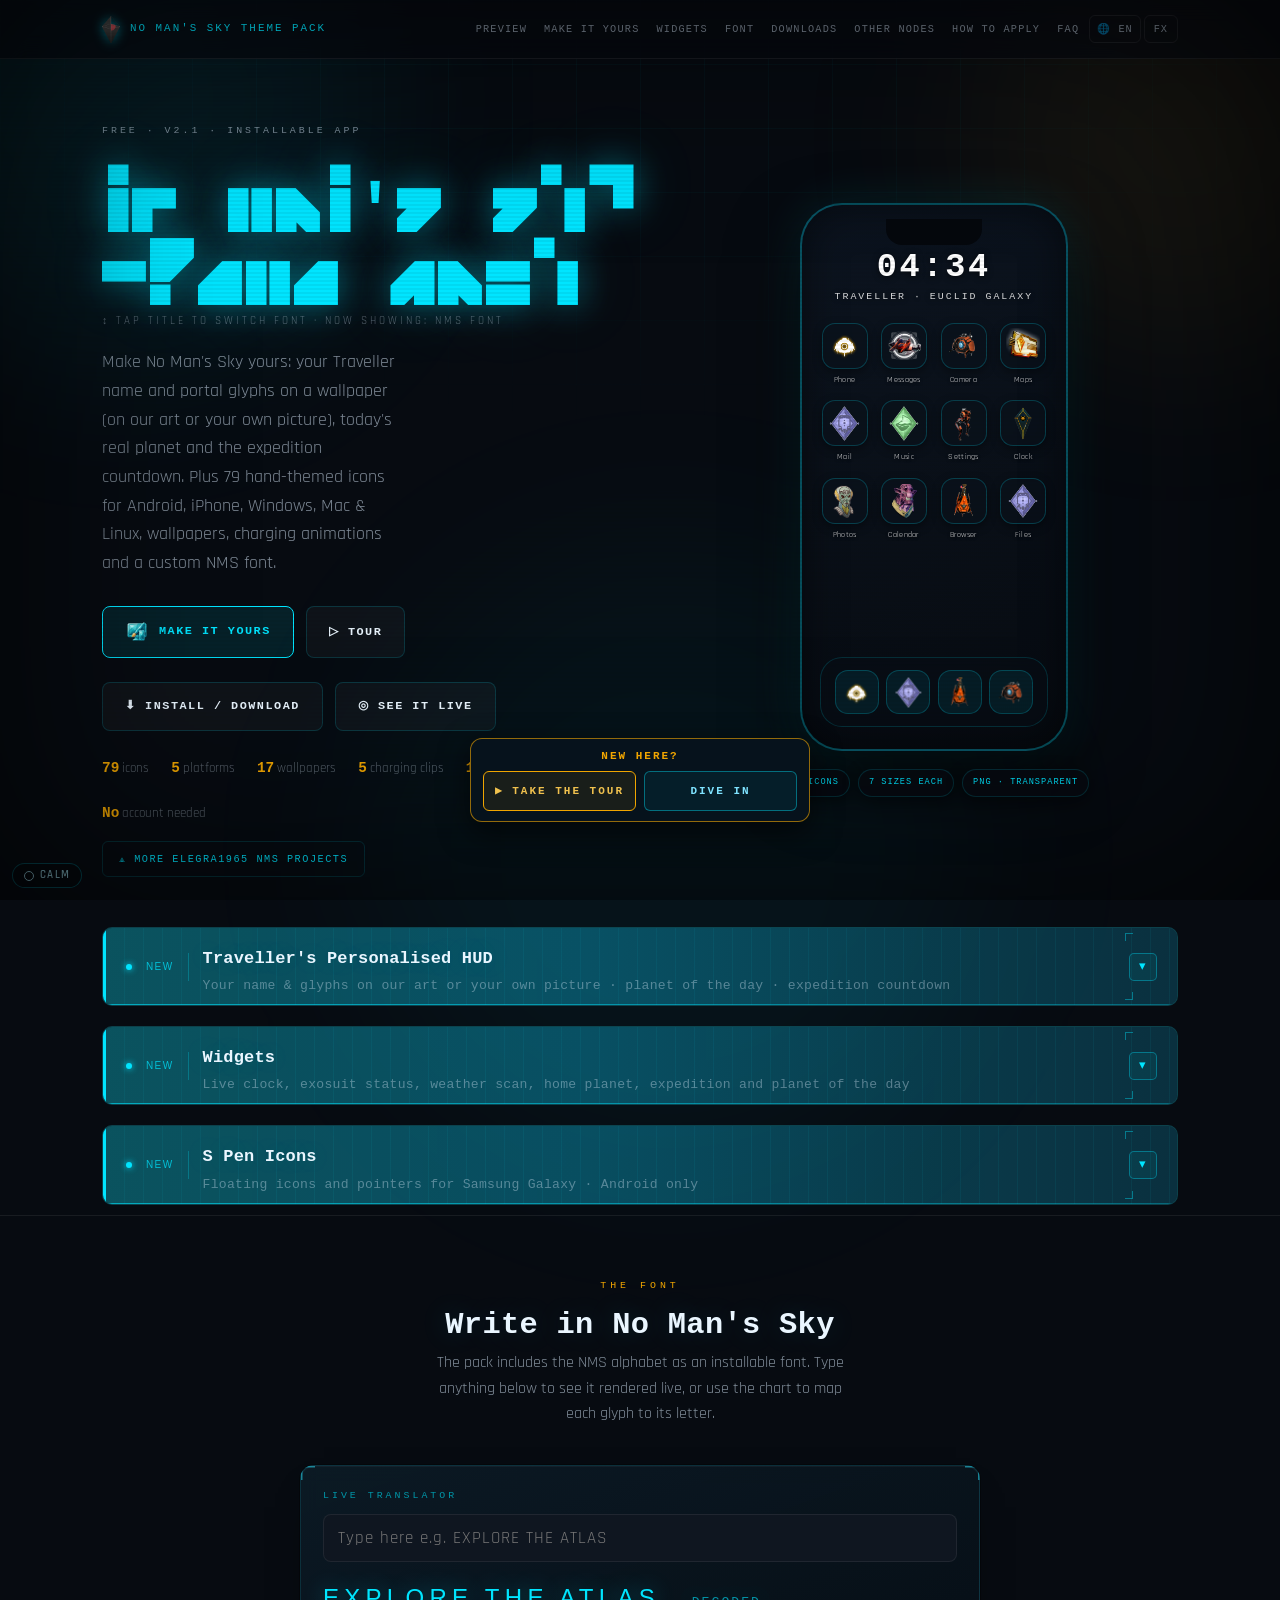
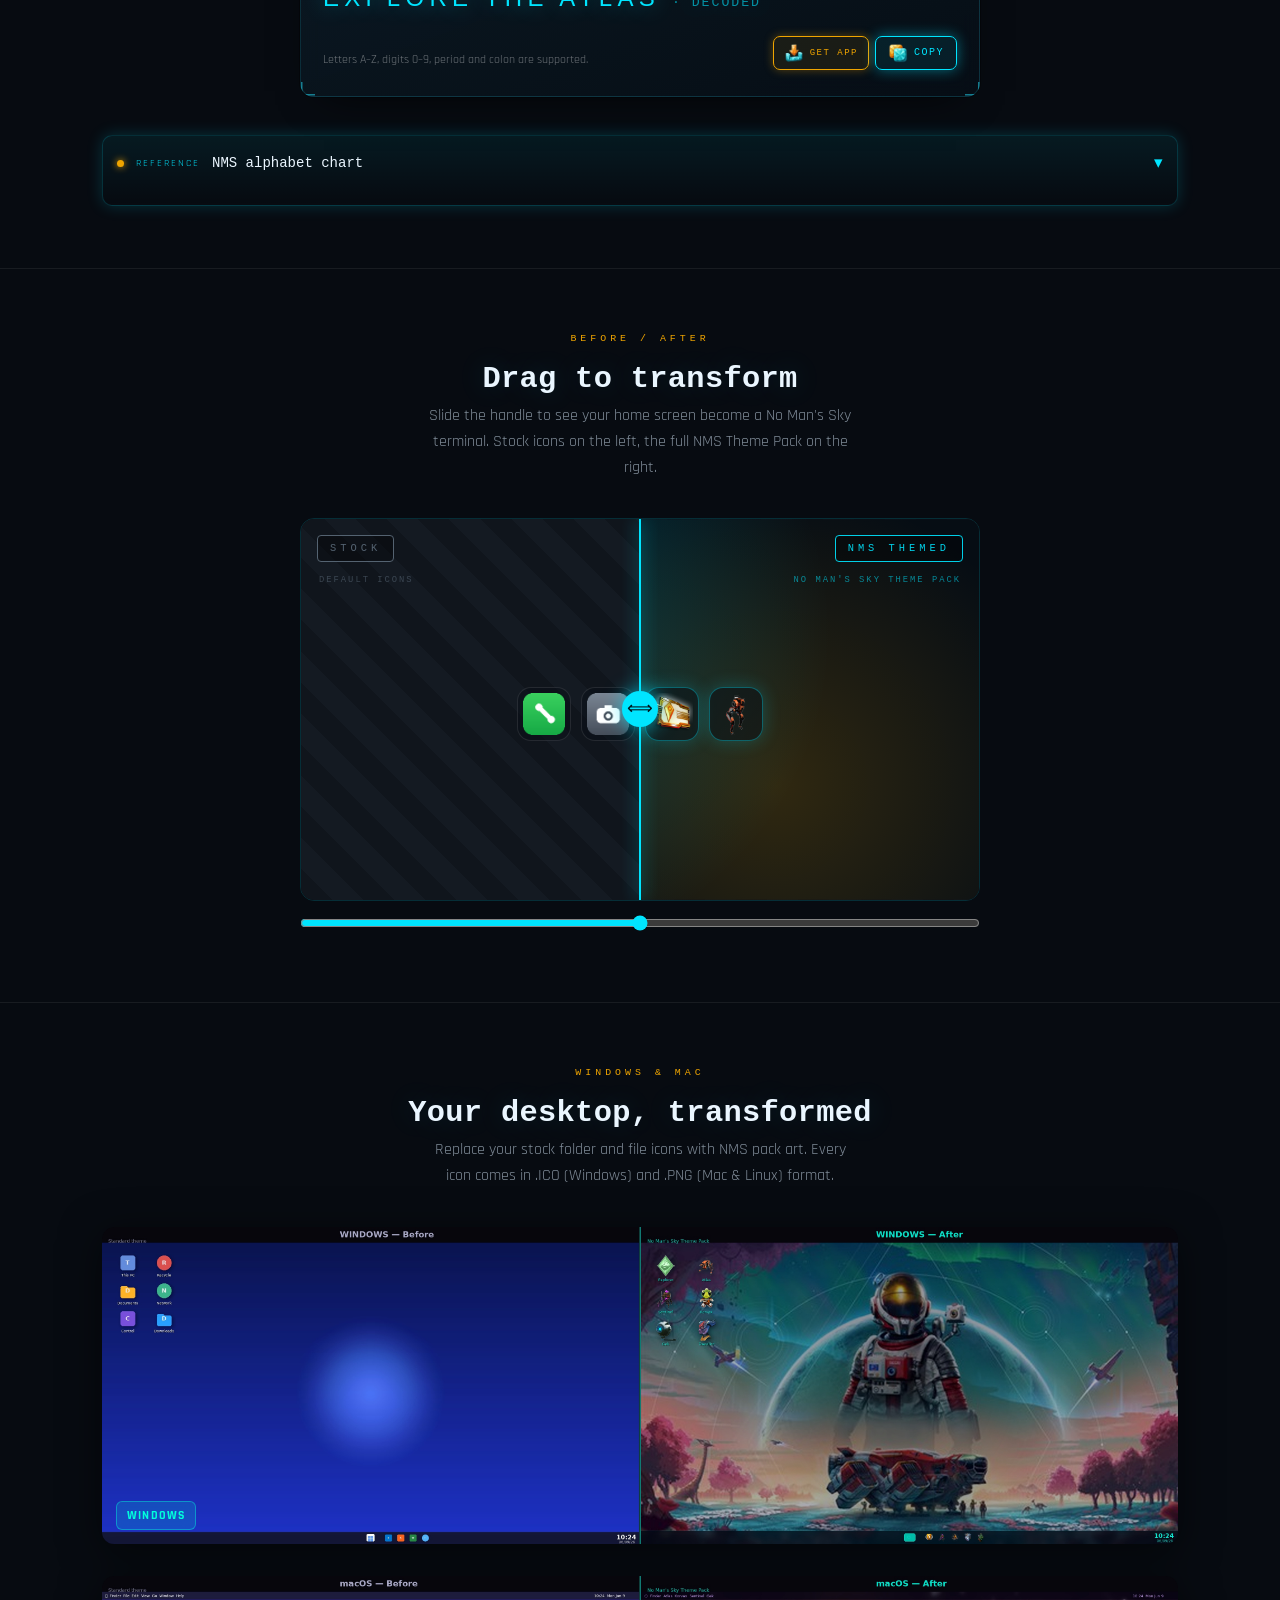
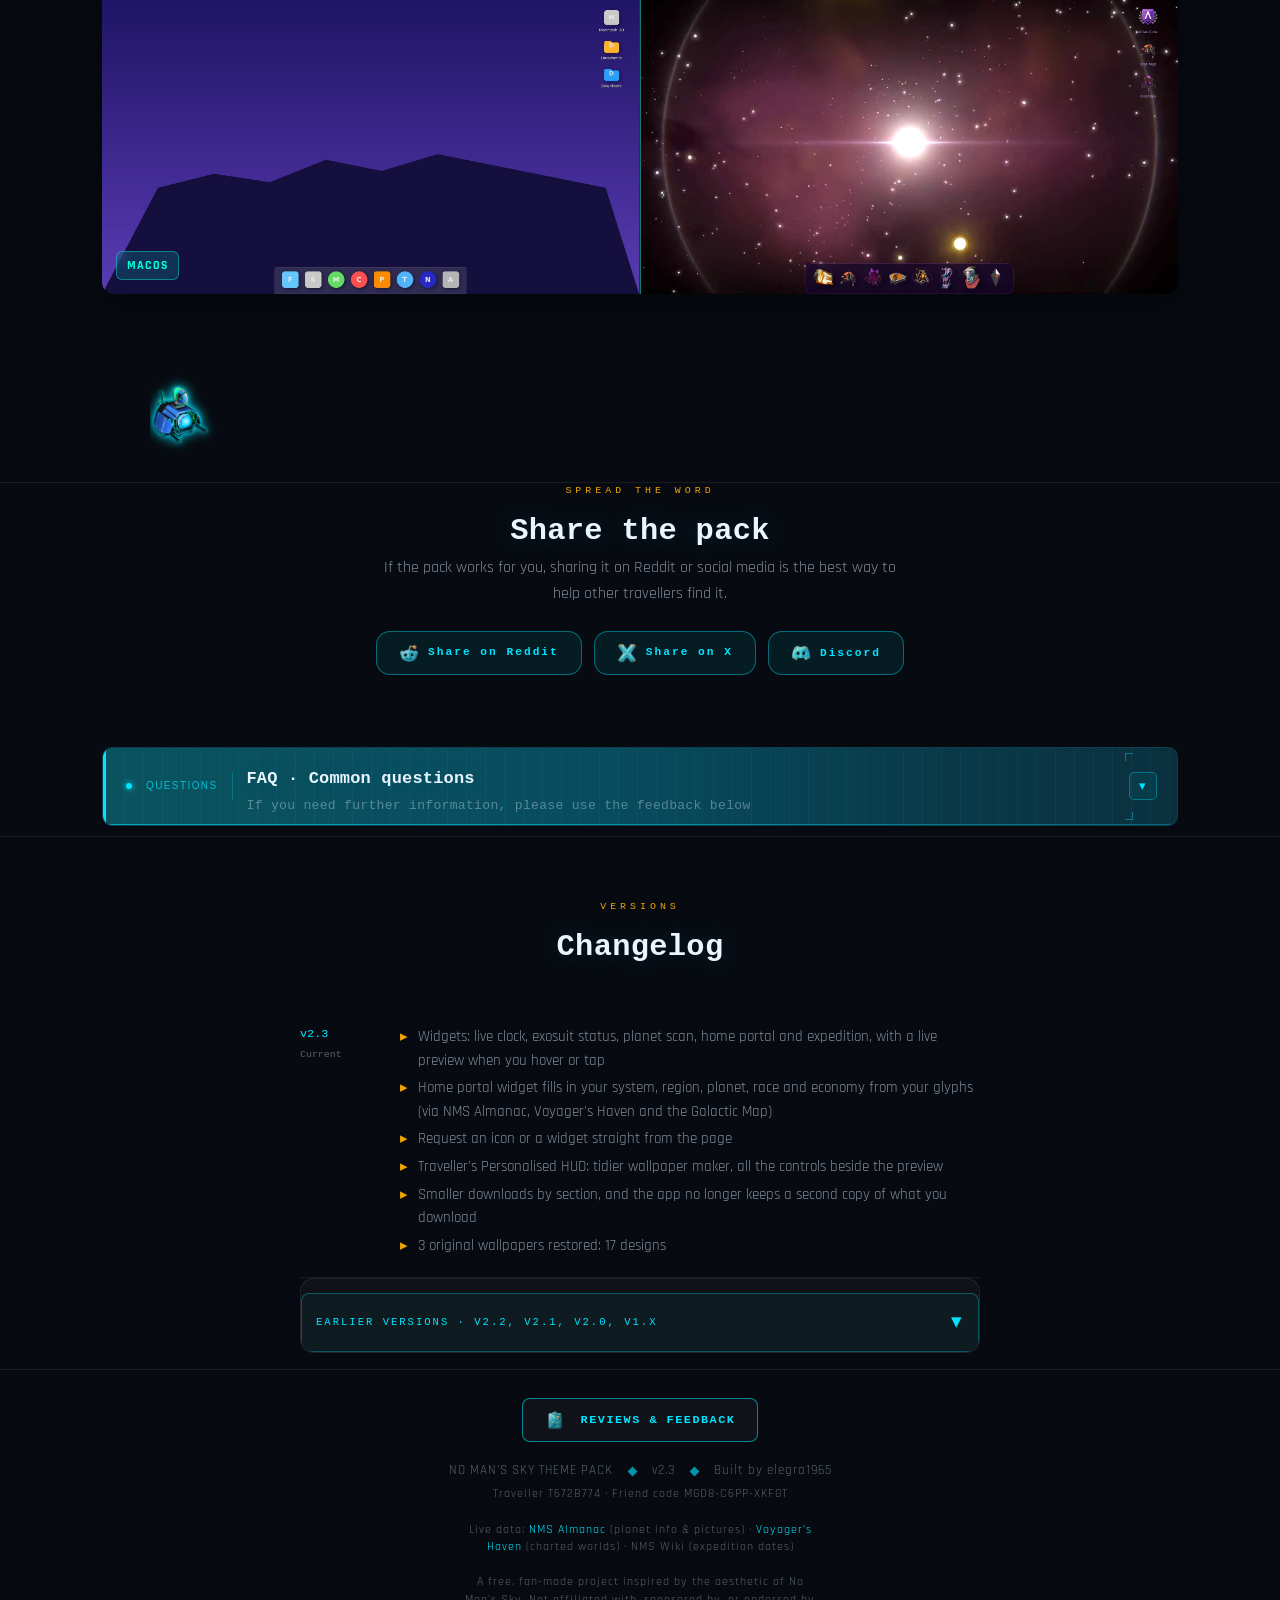
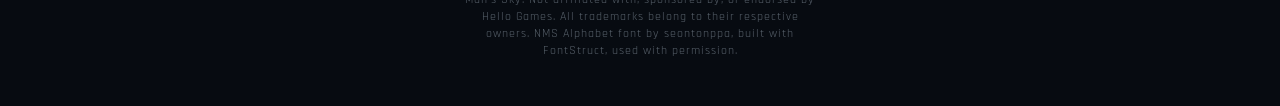
==== index.html @ 42b9976c "Theme Pack: Sister projects renamed Other Nodes with crystal icon, 7 language packs (quiet, no sw bu" ====
<!DOCTYPE html>
<html lang="en">
<head>
<meta charset="UTF-8">
<script>/* the old *.netlify.app address is retired: one family domain so the Traveller ID cookie reaches every app */if(/\.netlify\.app$/.test(location.hostname))location.replace("https://theme.nomansskyhub.app"+location.pathname+location.search+location.hash);</script>
<script>/* visitor stats: GoatCounter (free, no cookies), same dashboard as the Hub; pages are recorded as host/path */(function(){if(!/(^|\.)nomansskyhub\.app$/.test(location.hostname))return;window.goatcounter={path:function(p){return location.host+p}};var s=document.createElement("script");s.async=true;s.src="https://gc.zgo.at/count.js";s.setAttribute("data-goatcounter","https://nomansskyhub.goatcounter.com/count");document.head.appendChild(s);})();</script>
<meta name="viewport" content="width=device-width, initial-scale=1.0, viewport-fit=cover">
<title>No Man's Sky Theme Pack, 79 Icons, Wallpapers &amp; NMS Font</title>
<script src="/calm.js?v=3"></script>
<script src="/lang.js?v=6"></script>
<script src="/nms-update.js?v=20261112" defer></script>
<meta name="robots" content="max-image-preview:large">
<meta name="description" content="79 free No Man's Sky icons for Android, iPhone, Windows, Mac &amp; Linux, plus wallpapers, charging animations and a custom NMS font. Installs as an app.">
<meta name="theme-color" content="#070b11">
<link rel="canonical" href="https://theme.nomansskyhub.app/">
<link rel="icon" type="image/x-icon" href="favicon.ico">
<link rel="shortcut icon" type="image/x-icon" href="favicon.ico">

<!-- Open Graph / social card -->
<meta property="og:type" content="website">
<meta property="og:site_name" content="No Man's Sky Theme Pack">
<meta property="og:title" content="No Man's Sky Theme Pack. Free Sci-Fi Customization Suite">
<meta property="og:description" content="79 hand-themed No Man's Sky icons for Android, iPhone, Windows, Mac &amp; Linux, plus wallpapers, charging animations and a custom NMS font. Free.">
<meta property="og:url" content="https://theme.nomansskyhub.app/">
<meta property="og:image" content="https://theme.nomansskyhub.app/screenshots/og-card.jpg">
<meta property="og:image:width" content="1200">
<meta property="og:image:height" content="630">
<meta property="og:image:alt" content="No Man's Sky Theme Pack: icons, wallpapers and NMS font">
<meta name="twitter:card" content="summary_large_image">
<meta name="twitter:title" content="No Man's Sky Theme Pack. Free Sci-Fi Customization Suite">
<meta name="twitter:description" content="79 hand-themed No Man's Sky icons for Android, iPhone, Windows, Mac &amp; Linux, plus wallpapers, charging animations and a custom NMS font. Free.">
<meta name="twitter:image" content="https://theme.nomansskyhub.app/screenshots/og-card.jpg">
<script type="application/ld+json">
{
  "@context": "https://schema.org",
  "@type": "WebApplication",
  "name": "No Man's Sky Theme Pack",
  "url": "https://theme.nomansskyhub.app/",
  "description": "Free No Man's Sky-inspired customization pack: 79 hand-themed icons for Android, iPhone, Windows, Mac and Linux, plus wallpapers, charging animations, widgets, an expedition countdown and a custom NMS font.",
  "applicationCategory": "DesignApplication",
  "operatingSystem": "Android, iOS, Windows, macOS, Linux",
  "image": "https://theme.nomansskyhub.app/pwa/icon-512.png",
  "offers": { "@type": "Offer", "price": "0", "priceCurrency": "GBP" },
  "isAccessibleForFree": true,
  "author": { "@type": "Person", "name": "elegra1965" },
  "isPartOf": { "@type": "WebSite", "name": "No Man's Sky Hub", "url": "https://nomansskyhub.app/" }
}
</script>

<script type="application/ld+json">
{
 "@context": "https://schema.org",
 "@type": "FAQPage",
 "mainEntity": [
  {
   "@type": "Question",
   "name": "Is it really free?",
   "acceptedAnswer": {
    "@type": "Answer",
    "text": "Yes, every icon, wallpaper, animation and the font are free to download and use. No account, no paywall."
   }
  },
  {
   "@type": "Question",
   "name": "Do I need a special launcher?",
   "acceptedAnswer": {
    "@type": "Answer",
    "text": "On Android, a custom launcher (Nova, Niagara or Lawnchair) makes applying icons easiest. On iPhone you can use the built-in Shortcuts app, no extra app needed."
   }
  },
  {
   "@type": "Question",
   "name": "Will it work on iPhone?",
   "acceptedAnswer": {
    "@type": "Answer",
    "text": "Yes. iOS applies custom icons through Shortcuts. One Apple quirk: tapping a themed icon flashes the Shortcuts app for a moment before opening, that can't be bypassed."
   }
  },
  {
   "@type": "Question",
   "name": "What's the \"install app\" button?",
   "acceptedAnswer": {
    "@type": "Answer",
    "text": "This site is a PWA, so you can add it to your home screen and open it like a native app, it then works offline. On Android you'll get an install prompt; on iPhone use Share → Add to Home Screen."
   }
  },
  {
   "@type": "Question",
   "name": "Found a bug or have an idea?",
   "acceptedAnswer": {
    "@type": "Answer",
    "text": "Leave a review, report a bug or ask for something new. elegra1965 reads every message."
   }
  },
  {
   "@type": "Question",
   "name": "Can I apply all the icons in one tap?",
   "acceptedAnswer": {
    "@type": "Answer",
    "text": "No. The icons are image files, not an installable icon-pack app, so each one is set separately: on Android through your launcher (Nova, Niagara or Lawnchair), on iPhone through Shortcuts. Do your most-used apps first and add more whenever you like."
   }
  },
  {
   "@type": "Question",
   "name": "I'm on a Samsung Galaxy. Will it work?",
   "acceptedAnswer": {
    "@type": "Answer",
    "text": "Samsung's own home screen can't use image files as an icon pack. Install a free launcher such as Nova, Niagara or Lawnchair, then set each icon as described in the Android steps above. Good Lock's Theme Park applies installed icon-pack apps, which this pack is not."
   }
  },
  {
   "@type": "Question",
   "name": "An icon looks blurry. What do I do?",
   "acceptedAnswer": {
    "@type": "Answer",
    "text": "Use a bigger size. Every icon comes in several sizes: 128 or 256 px suits most Android screens, 256 or 512 px suits iPhone shortcuts and Mac. The size parts are listed in the downloads."
   }
  },
  {
   "@type": "Question",
   "name": "My Android icons went back to normal after a restart.",
   "acceptedAnswer": {
    "@type": "Answer",
    "text": "Some phones close launcher apps in the background to save battery. In your phone's battery settings, set your launcher to unrestricted or \"don't optimise\" and the icons will stay."
   }
  },
  {
   "@type": "Question",
   "name": "Windows still shows the old icon after I changed it.",
   "acceptedAnswer": {
    "@type": "Answer",
    "text": "Windows keeps a copy of icons it has already shown. Restart File Explorer (or sign out and back in) and the new icon appears."
   }
  },
  {
   "@type": "Question",
   "name": "Is this an official No Man's Sky product?",
   "acceptedAnswer": {
    "@type": "Answer",
    "text": "No. It's a free fan-made project inspired by the game's aesthetic and is not affiliated with or endorsed by Hello Games."
   }
  }
 ]
}
</script>

<!-- PWA -->
<link rel="manifest" href="manifest.json">
<meta name="apple-mobile-web-app-capable" content="yes">
<meta name="apple-mobile-web-app-status-bar-style" content="black-translucent">
<meta name="apple-mobile-web-app-title" content="NMS Icons">
<link rel="apple-touch-icon" href="pwa/icon-192.png">
<link rel="apple-touch-icon" sizes="152x152" href="pwa/icon-152.png">
<link rel="apple-touch-icon" sizes="144x144" href="pwa/icon-144.png">

<link rel="preconnect" href="https://fonts.googleapis.com">
<link rel="preconnect" href="https://fonts.gstatic.com" crossorigin>
<link href="https://fonts.googleapis.com/css2?family=Orbitron:wght@400;600;700;900&family=Rajdhani:wght@300;400;500;600;700&display=swap" rel="stylesheet">

<style>
.ci,.nms-fb-ico,.fb-ico{filter:saturate(.8) brightness(.88)}

  @font-face {
    font-family: 'NMSAlphabet';
    src: url('[data-uri]') format('truetype');
    font-weight: normal; font-style: normal; font-display: swap;
  }

  :root {
    --gold:#f0a500; --gold-dim:#a06800;
    --cyan:#00e5ff; --cyan-dim:#0096a8;
    --bg:#070b11; --bg2:#0b1119; --bg3:#0f1620;
    --panel:rgba(255,255,255,0.035);
    --panel-2:rgba(0,229,255,0.05);
    --border:rgba(0,229,255,0.16);
    --border-soft:rgba(255,255,255,0.07);
    --text:#cfe0f0; --text-dim:rgba(207,224,240,0.6);
    --text-faint:rgba(207,224,240,0.4);
    --white:#eaf6ff;
    --maxw:1120px;
    --radius:14px;
    --r-sm:8px;
  }

  *,*::before,*::after{box-sizing:border-box;margin:0;padding:0;}
  html{scroll-behavior:smooth;-webkit-text-size-adjust:100%;}
  body{
    background:var(--bg); color:var(--text);
    font-family:'Rajdhani',sans-serif; font-size:17px; line-height:1.6;
    overflow-x:hidden; -webkit-font-smoothing:antialiased;
  }
  a{color:inherit;}
  img{max-width:100%;display:block;}

  /* Background atmosphere */
  .bg-layer{position:fixed;inset:0;z-index:0;pointer-events:none;}
  .grid-bg{
    position:fixed;inset:0;z-index:0;pointer-events:none;
    background-image:
      linear-gradient(rgba(0,229,255,0.035) 1px,transparent 1px),
      linear-gradient(90deg,rgba(0,229,255,0.035) 1px,transparent 1px);
    background-size:64px 64px;
    mask-image:radial-gradient(ellipse 80% 60% at 50% 0%,#000 30%,transparent 80%);
    -webkit-mask-image:radial-gradient(ellipse 80% 60% at 50% 0%,#000 30%,transparent 80%);
    animation:gridMove 22s linear infinite;
  }
  @keyframes gridMove{to{background-position:64px 64px;}}
  .orb{position:fixed;border-radius:50%;filter:blur(90px);pointer-events:none;z-index:0;}
  .orb-a{width:520px;height:520px;top:-160px;left:-140px;background:rgba(0,229,255,0.07);}
  .orb-b{width:440px;height:440px;top:-80px;right:-120px;background:rgba(240,165,0,0.06);}
  .orb-c{width:620px;height:620px;bottom:-260px;left:28%;background:rgba(0,229,255,0.04);}
  .scanlines{
    position:fixed;inset:0;z-index:9998;pointer-events:none;
    background:repeating-linear-gradient(0deg,transparent,transparent 2px,rgba(0,0,0,0.05) 2px,rgba(0,0,0,0.05) 4px);
    mix-blend-mode:multiply;
  }
  .vignette{position:fixed;inset:0;z-index:9997;pointer-events:none;
    box-shadow:inset 0 0 220px rgba(0,0,0,0.7);}
  body.no-fx .grid-bg,body.no-fx .scanlines{animation:none;display:none;}
  body.no-fx .orb{display:none;}

  .wrap{position:relative;z-index:1;max-width:var(--maxw);margin:0 auto;padding:0 22px;}

  /* Top nav */
  .nav{
    position:sticky;top:0;z-index:50;
    backdrop-filter:blur(12px);-webkit-backdrop-filter:blur(12px);
    background:rgba(7,11,17,0.72);
    border-bottom:1px solid var(--border-soft);
  }
  .nav-inner{display:flex;align-items:center;gap:14px;height:58px;}
  .brand{display:flex;align-items:center;gap:10px;font-family:'Orbitron',monospace;
    font-size:.72rem;letter-spacing:3px;color:var(--cyan);text-transform:uppercase;text-decoration:none;}
  .brand img{width:18px;height:27px;object-fit:contain;filter:drop-shadow(0 0 6px rgba(0,229,255,.6));}
  .nav-links{margin-left:auto;display:flex;gap:6px;align-items:center;}
  .nav-links a{font-family:'Orbitron',monospace;font-size:.64rem;letter-spacing:2px;
    text-transform:uppercase;color:var(--text-dim);text-decoration:none;padding:8px 10px;border-radius:6px;transition:.2s;}
  .nav-links a:hover{color:var(--white);background:var(--panel-2);}
  .nav-links a.on{color:var(--cyan);background:var(--panel-2);box-shadow:inset 0 -2px 0 var(--cyan);}
  .nav-cta{color:#001016 !important;background:linear-gradient(135deg,var(--cyan),#0090ff);
    font-weight:700;box-shadow:0 0 18px rgba(0,229,255,.3);}
  .fxbtn{background:none;border:1px solid var(--border-soft);color:var(--text-dim);
    border-radius:6px;padding:7px 9px;font-size:.64rem;letter-spacing:1px;cursor:pointer;font-family:'Orbitron',monospace;}
  .langbtn{white-space:nowrap;padding-left:7px;padding-right:7px}
  @media(max-width:680px){.nav-links a:not(.nav-cta){display:none;}}

  /* SISTER PROJECTS */
  .sister-link-btn{display:inline-block;margin-top:16px;background:none;border:1px solid var(--border);
    color:var(--cyan);font-family:'Orbitron',monospace;font-size:.64rem;letter-spacing:1.5px;
    padding:9px 16px;border-radius:6px;cursor:pointer;text-transform:uppercase;text-decoration:none;
    transition:.2s;}
  .sister-link-btn:hover{background:var(--panel-2);box-shadow:0 0 14px rgba(0,229,255,.2);}

  /* HERO */
  .hero{position:relative;padding:64px 0 40px;}
  .hero-grid{display:grid;grid-template-columns:1.05fr .95fr;gap:48px;align-items:center;}
  @media(max-width:880px){.hero-grid{grid-template-columns:1fr;gap:36px;text-align:center;}}

  .eyebrow{display:block;font-family:'Orbitron',monospace;font-size:.62rem;letter-spacing:3px;text-transform:uppercase;color:var(--text-dim);margin-bottom:22px;}
  .eyebrow .dot{display:none;}
  @keyframes blink{0%,100%{opacity:1;}50%{opacity:.3;}}

  h1{
    font-family:'NMSAlphabet','Orbitron',monospace;
    font-size:clamp(2.3rem,6.4vw,4.4rem);line-height:1.04;font-weight:900;letter-spacing:1px;
    color:var(--cyan);margin-bottom:6px;cursor:pointer;
    text-shadow:0 0 34px rgba(0,229,255,.4),0 0 70px rgba(0,229,255,.18);
    transition:color .4s ease;
  }
  h1.readable{font-family:'Orbitron',monospace;letter-spacing:-1px;color:var(--white);}
  .h1-sub{font-family:'Rajdhani';font-size:.66rem;letter-spacing:3px;color:var(--text-faint);
    text-transform:uppercase;margin-bottom:18px;display:block;}
  .lede{font-size:1.12rem;color:var(--text-dim);max-width:34ch;margin:0 0 28px;}
  @media(max-width:880px){.lede{margin-left:auto;margin-right:auto;}}

  .cta-row{display:flex;gap:12px;flex-wrap:wrap;margin-bottom:26px;}
  .cta-row .cta-break{flex-basis:100%;height:0;margin:-4px 0}
  @media(max-width:880px){.cta-row{justify-content:center;}}
  .btn{display:inline-flex;align-items:center;gap:10px;padding:14px 22px;border-radius:var(--r-sm);
    font-family:'Orbitron',monospace;font-size:.74rem;letter-spacing:1.5px;text-transform:uppercase;
    font-weight:700;text-decoration:none;cursor:pointer;border:1px solid transparent;transition:.22s;}
  .btn-primary{background:rgba(0,229,255,.1);border-color:var(--cyan);color:var(--cyan);}
  .btn-primary:hover{background:rgba(0,229,255,.2);}
  #heroMake::before{content:"";width:24px;height:22px;flex-shrink:0;background:url(assets/crystal/ci-customise.webp?v=20261112) center/contain no-repeat;}
  .btn-ghost{background:var(--panel);border-color:var(--border);color:var(--white);}
  .btn-ghost:hover{border-color:var(--cyan);background:var(--panel-2);transform:translateY(-2px);}
  .btn-ghost.on{border-color:rgba(0,255,136,.5);color:#00ff88;}

  .trust{display:flex;gap:22px;flex-wrap:wrap;font-size:.82rem;color:var(--text-faint);}
  @media(max-width:880px){.trust{justify-content:center;}}
  .trust b{color:var(--gold);font-family:'Orbitron',monospace;font-size:.9rem;}

  /* Phone mock */
  .phone-stage{display:flex;justify-content:center;position:relative;}
  .phone{
    width:268px;height:548px;border-radius:42px;position:relative;overflow:hidden;flex-shrink:0;
    background:linear-gradient(160deg,#0c1420,#070b11);
    border:2px solid rgba(0,229,255,.3);
    box-shadow:0 30px 70px rgba(0,0,0,.6),inset 0 0 40px rgba(0,0,0,.5),0 0 50px rgba(0,229,255,.12);
    animation:float 5s ease-in-out infinite;
  }
  body.no-fx .phone{animation:none;}
  @keyframes float{0%,100%{transform:translateY(0);}50%{transform:translateY(-12px);}}
  .phone::before{content:'';position:absolute;top:14px;left:50%;transform:translateX(-50%);
    width:96px;height:26px;background:#05080d;border-radius:0 0 16px 16px;z-index:5;}
  .phone-screen{position:absolute;inset:0;padding:46px 18px 22px;display:flex;flex-direction:column;
    background-size:cover;background-position:center;transition:background .5s ease;}
  .phone-clock{text-align:center;color:#fff;font-family:'Orbitron',monospace;margin-bottom:18px;text-shadow:0 1px 6px rgba(0,0,0,.6);}
  .phone-clock .t{font-size:2.1rem;font-weight:700;line-height:1;}
  .phone-clock .d{font-size:.62rem;letter-spacing:2px;opacity:.85;margin-top:4px;text-transform:uppercase;}
  .app-grid{display:grid;grid-template-columns:repeat(4,1fr);gap:14px 10px;}
  .app{display:flex;flex-direction:column;align-items:center;gap:5px;}
  .app .ico{width:46px;height:46px;border-radius:13px;display:flex;align-items:center;justify-content:center;
    background:rgba(10,18,28,.62);border:1px solid rgba(0,229,255,.22);overflow:hidden;
    box-shadow:0 3px 10px rgba(0,0,0,.4);backdrop-filter:blur(2px);}
  .app .ico img{width:78%;height:78%;object-fit:contain;}
  .dock .ico img{width:74%;height:74%;object-fit:contain;}
  .app .lbl{font-size:.5rem;color:rgba(255,255,255,.85);letter-spacing:.3px;text-shadow:0 1px 3px rgba(0,0,0,.7);}
  .dock{margin-top:auto;display:flex;justify-content:space-around;padding:12px 10px;border-radius:22px;
    background:rgba(8,14,22,.5);border:1px solid rgba(0,229,255,.16);backdrop-filter:blur(6px);}
  .dock .ico{width:44px;height:44px;border-radius:13px;display:flex;align-items:center;justify-content:center;
    font-size:1.4rem;background:rgba(0,229,255,.08);border:1px solid rgba(0,229,255,.22);}
  .phone-pills{position:absolute;right:-10px;top:120px;display:flex;flex-direction:column;gap:8px;z-index:6;}
  .pill{font-family:'Orbitron',monospace;font-size:.54rem;letter-spacing:1px;padding:6px 10px;border-radius:100px;
    background:rgba(7,11,17,.9);border:1px solid var(--border);color:var(--cyan);white-space:nowrap;
    box-shadow:0 4px 16px rgba(0,0,0,.4);}
  @media(max-width:880px){.phone-pills{display:none;}}

  /* Section scaffolding */
  section{position:relative;z-index:1;}
  .sec{padding:62px 0;border-top:1px solid var(--border-soft);}
  .sec-head{text-align:center;margin-bottom:38px;}
  .sec-kicker{font-family:'Orbitron',monospace;font-size:.62rem;letter-spacing:4px;color:var(--gold);text-transform:uppercase;}
  .sec-title{font-family:'Orbitron',monospace;font-size:clamp(1.3rem,3vw,1.9rem);letter-spacing:1px;
    color:var(--white);margin-top:8px;}
  .sec-desc{color:var(--text-dim);max-width:54ch;margin:12px auto 0;font-size:1rem;}

  /* Feature cards */
  .features{display:grid;grid-template-columns:repeat(auto-fit,minmax(230px,1fr));gap:16px;}
  .feature{padding:24px;background:var(--panel);border:1px solid var(--border-soft);border-radius:var(--radius);
    transition:.22s;position:relative;overflow:hidden;}
  .feature:hover{border-color:var(--border);transform:translateY(-3px);background:var(--panel-2);}
  .feature .fi{font-size:1.7rem;margin-bottom:12px;display:block;}
  .feature h3{font-family:'Orbitron',monospace;font-size:.86rem;letter-spacing:1px;color:var(--white);margin-bottom:8px;}
  .feature p{font-size:.92rem;color:var(--text-dim);}


  /* Feature rows (flat panels, corner brackets, crystal icons) */
  .feat-list{display:grid;gap:10px;padding-top:16px;}
  .feat-row{position:relative;display:flex;gap:14px;align-items:center;padding:14px 14px 14px 12px;background:var(--panel);border:1px solid var(--border-soft);border-radius:4px;text-align:left;}
  .feat-row::before,.feat-row::after{content:"";position:absolute;width:10px;height:10px;border:2px solid var(--cyan);opacity:.7;}
  .feat-row::before{top:-1px;left:-1px;border-right:0;border-bottom:0;}
  .feat-row::after{bottom:-1px;right:-1px;border-left:0;border-top:0;}
  .feat-ic{flex:none;width:72px;height:56px;display:grid;place-items:center;position:relative;}
  .feat-ic img{max-width:100%;max-height:100%;object-fit:contain;}
  .feat-row h3{font-family:'Orbitron',monospace;font-size:.8rem;letter-spacing:1.5px;color:var(--white);margin:0 0 4px;}
  .feat-row p{font-size:.98rem;line-height:1.25;color:var(--text-dim);margin:0;padding:0;}
  .feat-new{margin-left:8px;font-size:.55rem;letter-spacing:2px;color:#42e88a;border:1px solid #42e88a;padding:2px 6px;vertical-align:2px;text-transform:uppercase;}
  .feat-more{display:none;}.feat-list.open .feat-more{display:flex;}
  .feat-toggle{margin-top:10px;width:100%;font-family:'Orbitron',monospace;font-size:.7rem;letter-spacing:2px;text-transform:uppercase;color:var(--cyan);background:none;border:1px solid rgba(0,229,255,.3);padding:12px;cursor:pointer;}
  .feat-hint{display:block;margin-top:6px;font-size:.85rem;color:var(--cyan);}
  .feat-hint a{color:var(--gold);text-decoration:none;border-bottom:1px solid rgba(240,165,0,.4);margin-left:6px;}
  .feat-hint a:hover{color:var(--white);}
  .feat-ic.dec-ic{cursor:pointer;}
  .feat-ic .fi-en{position:absolute;inset:0;display:none;place-items:center;font-family:'Orbitron',monospace;font-size:.8rem;letter-spacing:.1em;color:var(--gold);}
  .feat-ic.dec img{opacity:0;}.feat-ic.dec .fi-en{display:grid;animation:fglitch .3s steps(2) 2;}
  @keyframes fglitch{0%{transform:translate(0);}25%{transform:translate(-2px,1px);text-shadow:2px 0 var(--cyan),-2px 0 var(--gold);}50%{transform:translate(2px,-1px);}75%{transform:translate(-1px,0);text-shadow:-2px 0 var(--cyan),2px 0 var(--gold);}100%{transform:translate(0);text-shadow:none;}}

  /* Live preview + controls */
  .preview-bar{display:flex;flex-wrap:wrap;gap:10px;align-items:center;justify-content:center;margin-bottom:26px;}
  .ctrl{display:inline-flex;align-items:center;gap:8px;background:var(--panel);border:1px solid var(--border-soft);
    border-radius:100px;padding:7px 14px;font-size:.78rem;color:var(--text-dim);}
  .ctrl label{font-family:'Orbitron',monospace;font-size:.58rem;letter-spacing:1.5px;text-transform:uppercase;color:var(--text-faint);}
  .swatch{width:22px;height:22px;border-radius:50%;border:2px solid transparent;cursor:pointer;transition:.18s;}
  .swatch:hover{transform:scale(1.12);}
  .swatch.active{border-color:var(--cyan);box-shadow:0 0 10px rgba(0,229,255,.5);}
  input[type=range]{accent-color:var(--cyan);cursor:pointer;}

  .icon-showcase{display:grid;grid-template-columns:repeat(auto-fill,minmax(var(--tile,76px),1fr));gap:12px;
    padding:22px;border:1px solid var(--border-soft);border-radius:var(--radius);
    background:var(--showcase-bg,rgba(255,255,255,.02));transition:background .4s ease;}
  .icon-tile{aspect-ratio:1;background:rgba(8,14,22,.55);border:1px solid var(--border-soft);border-radius:12px;
    display:flex;align-items:center;justify-content:center;font-size:1.9rem;transition:.18s;
    animation:popIn .4s ease both;}
  .icon-tile img{width:78%;height:78%;object-fit:contain;filter:drop-shadow(0 2px 6px rgba(0,0,0,.5));}
  .icon-tile:hover{border-color:var(--cyan);transform:scale(1.1);background:var(--panel-2);
    box-shadow:0 6px 22px rgba(0,229,255,.2);z-index:2;}
  @keyframes popIn{from{opacity:0;transform:scale(.8);}to{opacity:1;transform:scale(1);}}
  body.no-fx .icon-tile{animation:none;}


  /* Share section */
  .share-grid{display:flex;gap:12px;justify-content:center;flex-wrap:wrap;margin-top:8px;}
  .share-btn{display:inline-flex;align-items:center;gap:9px;padding:11px 22px;border-radius:var(--radius);
    font-family:'Orbitron',monospace;font-size:.7rem;letter-spacing:2px;text-decoration:none;
    border:1px solid;transition:.22s;font-weight:700;}
  .share-btn:hover{transform:translateY(-2px);box-shadow:0 6px 24px rgba(0,0,0,.4);}
  .share-btn.reddit{color:var(--cyan);border-color:rgba(0,229,255,.4);background:rgba(0,229,255,.08);}
  .share-btn.reddit:hover{background:rgba(0,229,255,.18);border-color:var(--cyan);}
  .share-btn.twitter{color:var(--cyan);border-color:rgba(0,229,255,.4);background:rgba(0,229,255,.08);}
  .share-btn.twitter:hover{background:rgba(0,229,255,.18);border-color:var(--cyan);}
  .share-btn.copy{color:var(--cyan);border-color:rgba(0,229,255,.4);background:rgba(0,229,255,.08);}
  .share-btn.discord{color:var(--cyan);border-color:rgba(0,229,255,.4);background:rgba(0,229,255,.08);}
  .share-btn.discord:hover{background:rgba(0,229,255,.18);border-color:var(--cyan);}
  .share-btn.copy:hover{background:rgba(0,229,255,.18);border-color:var(--cyan);}
  .dl-count{text-align:center;margin-top:18px;font-size:.7rem;letter-spacing:2px;color:var(--text-dim);}
  .dl-count span{color:var(--gold);font-weight:700;}

  /* Before / after */
  .ba{max-width:680px;margin:0 auto;}
  .ba-frame{position:relative;border-radius:var(--radius);overflow:hidden;border:1px solid var(--border);
    user-select:none;touch-action:none;aspect-ratio:16/9;}
  .ba-pane{position:absolute;inset:0;display:flex;align-items:center;justify-content:center;flex-direction:column;
    font-family:'Orbitron',monospace;letter-spacing:2px;gap:0;}
  .ba-before{background:
      repeating-linear-gradient(45deg,#10151c,#10151c 22px,#141a22 22px,#141a22 44px);color:#5c6b7a;}
  .ba-after{background:radial-gradient(circle at 30% 30%,rgba(0,229,255,.22),transparent 60%),
      radial-gradient(circle at 70% 70%,rgba(240,165,0,.18),transparent 55%),#060d14;color:var(--cyan);
      clip-path:inset(0 0 0 var(--split,50%));}
  .ba-pane .row{display:flex;gap:10px;margin-top:10px;align-items:center;flex-wrap:wrap;justify-content:center;max-width:90%;}
  .ba-ico{width:54px;height:54px;border-radius:14px;object-fit:contain;background:rgba(8,14,22,.5);border:1px solid rgba(255,255,255,.10);padding:5px;}
  .ba-after .ba-ico{border-color:rgba(0,229,255,.35);box-shadow:0 0 18px rgba(0,229,255,.22);}
  .ba-tag{font-size:.65rem;letter-spacing:4px;text-transform:uppercase;padding:4px 12px;border-radius:4px;
    background:rgba(0,0,0,.35);border:1px solid currentColor;opacity:.9;}
  .ba-sub{font-size:.55rem;letter-spacing:2px;margin-top:6px;opacity:.55;text-transform:uppercase;}
  .ba-handle{position:absolute;top:0;bottom:0;left:var(--split,50%);width:2px;background:var(--cyan);
    box-shadow:0 0 16px rgba(0,229,255,.9);transform:translateX(-1px);}
  .ba-handle::after{content:'⟺';position:absolute;top:50%;left:50%;transform:translate(-50%,-50%);
    width:36px;height:36px;border-radius:50%;background:var(--cyan);color:#00131a;display:flex;
    align-items:center;justify-content:center;font-size:1.1rem;box-shadow:0 0 20px rgba(0,229,255,.7);}
  .ba-range{width:100%;margin-top:14px;accent-color:var(--cyan);}

  /* Downloads */
  .btn-grid{display:grid;grid-template-columns:repeat(auto-fit,minmax(290px,1fr));gap:14px;}
  .btn-grid[hidden]{display:none;}
  .dl{display:flex;align-items:center;gap:15px;padding:18px 20px;background:var(--panel);
    border:1px solid var(--border-soft);border-radius:var(--radius);text-decoration:none;color:inherit;
    transition:.22s;position:relative;overflow:hidden;}
  .dl::before{content:'';position:absolute;top:0;left:-100%;width:100%;height:100%;
    background:linear-gradient(90deg,transparent,rgba(0,229,255,.07),transparent);transition:left .5s ease;}
  .dl:hover::before{left:100%;}
  .dl:hover{border-color:var(--cyan);background:var(--panel-2);transform:translateY(-2px);box-shadow:0 10px 30px rgba(0,229,255,.12);}
  .dl.gold:hover{border-color:var(--gold);box-shadow:0 10px 30px rgba(240,165,0,.14);}
  .dl-ico{width:46px;height:46px;border-radius:11px;display:flex;align-items:center;justify-content:center;
    font-size:1.4rem;flex-shrink:0;background:rgba(0,229,255,.1);border:1px solid rgba(0,229,255,.2);}
  .dl-ico img{width:34px;height:34px;object-fit:contain;}
  .dl-ico.tool{background:none;border:none;}.dl-ico.tool img{width:46px;height:46px;border-radius:0;}
  .ni{width:18px;height:18px;vertical-align:-4px;margin-right:4px;}
  #newStuffAlertBtn::before{content:"";display:inline-block;width:18px;height:18px;margin-right:8px;vertical-align:-4px;background:url(assets/crystal/ci-bell.webp?v=20261112) center/contain no-repeat;}
  .dl.gold .dl-ico{background:rgba(240,165,0,.12);border-color:rgba(240,165,0,.25);}
  .dl-txt{flex:1;min-width:0;}
  .dl-title{font-family:'Orbitron',monospace;font-size:.82rem;font-weight:700;color:var(--white);display:block;margin-bottom:3px;}
  .dl-desc{font-size:.8rem;color:var(--text-dim);}
  .dl-size{font-family:'Orbitron',monospace;font-size:.66rem;color:var(--cyan);letter-spacing:1px;flex-shrink:0;}
  .dl.gold .dl-size{color:var(--gold);}
  .dl-tag{display:inline-block;margin-left:6px;padding:1px 6px;border-radius:4px;font-size:.6rem;letter-spacing:.5px;
    vertical-align:middle;background:rgba(0,229,255,.12);border:1px solid rgba(0,229,255,.3);color:var(--cyan);}
  .dl-tag-desk{background:rgba(255,255,255,.06);border-color:var(--border-soft);color:var(--text-faint);}
  .dl-toggle{display:flex;align-items:center;justify-content:center;gap:8px;width:100%;margin:18px 0 4px;
    padding:12px;background:transparent;border:1px dashed var(--border-soft);border-radius:var(--r-sm);
    color:var(--text-dim);font-family:'Orbitron',monospace;font-size:.72rem;letter-spacing:1px;cursor:pointer;transition:.2s;}
  .dl-toggle:hover{border-color:var(--cyan);color:var(--cyan);background:rgba(0,229,255,.04);}
  .dl-toggle-arrow{transition:.2s;}
  .dl-toggle[aria-expanded="true"] .dl-toggle-arrow{transform:rotate(180deg);}
  .dl-more{margin-top:14px;}

  /* How to */
  .tabs{display:flex;gap:2px;margin-bottom:28px;border:1px solid var(--border-soft);border-radius:var(--r-sm);overflow:hidden;flex-wrap:wrap;}
  .tab-btn{flex:1;min-width:90px;padding:12px;background:transparent;border:none;color:var(--text-faint);
    font-family:'Orbitron',monospace;font-size:.7rem;letter-spacing:1.5px;cursor:pointer;transition:.2s;text-transform:uppercase;}
  .tab-btn.active{background:var(--panel-2);color:var(--cyan);box-shadow:inset 0 -2px 0 var(--cyan);}
  .tab-btn:hover:not(.active){background:rgba(255,255,255,.03);color:var(--white);}
  .tab-panel{display:none;}.tab-panel.active{display:block;animation:fadeIn .3s ease;}
  @keyframes fadeIn{from{opacity:0;transform:translateY(8px);}to{opacity:1;transform:translateY(0);}}
  .steps{display:flex;flex-direction:column;gap:14px;}
  .step{display:flex;gap:15px;padding:18px;background:var(--panel);border:1px solid var(--border-soft);border-radius:var(--radius);}
  .step-num{width:32px;height:32px;border-radius:50%;background:var(--panel-2);border:1px solid var(--cyan);
    display:flex;align-items:center;justify-content:center;font-family:'Orbitron',monospace;font-size:.78rem;color:var(--cyan);flex-shrink:0;}
  .step-content strong{display:block;color:var(--white);font-size:1rem;margin-bottom:4px;}
  .step-content p{color:var(--text-dim);font-size:.92rem;}
  .hl{display:inline-block;background:rgba(240,165,0,.12);border:1px solid rgba(240,165,0,.3);border-radius:4px;
    padding:1px 8px;font-family:'Orbitron',monospace;font-size:.74rem;color:var(--gold);margin:1px;}
  .note{margin-top:16px;padding:14px 18px;background:rgba(240,165,0,.06);border-left:3px solid var(--gold);
    border-radius:0 var(--r-sm) var(--r-sm) 0;font-size:.88rem;color:var(--text-dim);}

  /* FAQ */
  .faq{max-width:760px;margin:0 auto;display:flex;flex-direction:column;gap:10px;}
  details{background:var(--panel);border:1px solid var(--border-soft);border-radius:var(--radius);overflow:hidden;}
  details[open]{border-color:var(--border);}
  summary{cursor:pointer;padding:16px 20px;font-family:'Orbitron',monospace;font-size:.82rem;color:var(--white);
    letter-spacing:.5px;list-style:none;display:flex;justify-content:space-between;align-items:center;gap:12px;}
  summary::-webkit-details-marker{display:none;}
  summary::after{content:'+';color:var(--cyan);font-size:1.3rem;transition:.2s;}
  details[open] summary::after{transform:rotate(45deg);}
  details p{padding:0 20px 18px;color:var(--text-dim);font-size:.94rem;}

  /* Changelog */
  .changelog{max-width:680px;margin:0 auto;}
  .clog{display:flex;gap:16px;padding:16px 0;border-bottom:1px solid var(--border-soft);}
  .clog:last-child{border-bottom:none;}
  .clog .ver{font-family:'Orbitron',monospace;font-size:.74rem;color:var(--cyan);flex-shrink:0;width:84px;}
  .clog .ver small{display:block;color:var(--text-faint);font-size:.62rem;margin-top:3px;}
  .clog ul{list-style:none;font-size:.92rem;color:var(--text-dim);}
  .clog li{padding-left:18px;position:relative;margin-bottom:4px;}
  .clog li::before{content:'▸';position:absolute;left:0;color:var(--gold);}
  .clog-old summary{list-style:none;cursor:pointer;display:flex;align-items:center;justify-content:space-between;gap:10px;margin-top:14px;padding:12px 14px;border:1px solid rgba(0,229,255,.3);border-radius:8px;background:rgba(0,229,255,.04);font-family:'Orbitron',monospace;font-size:.66rem;letter-spacing:2px;text-transform:uppercase;color:var(--cyan)}
  .clog-old summary::-webkit-details-marker{display:none}
  .clog-old summary::after{content:'▾';transition:transform .25s}
  .clog-old[open] summary::after{transform:rotate(180deg)}
  .clog-old[open] summary{margin-bottom:6px}
  #changelog{padding-bottom:16px}
  #changelog + footer{padding-top:28px}

  /* Footer */
  footer{padding:46px 0;border-top:1px solid var(--border-soft);text-align:center;color:var(--text-faint);
    font-size:.82rem;letter-spacing:1px;}
  footer .diamond{display:inline-block;width:7px;height:7px;background:var(--cyan-dim);transform:rotate(45deg);margin:0 12px;vertical-align:middle;}
  footer a{color:var(--cyan);text-decoration:none;}
  .disclaimer{margin-top:18px;font-size:.72rem;color:var(--text-faint);max-width:60ch;margin-left:auto;margin-right:auto;line-height:1.5;}

  /* Toast */
  .toast{position:fixed;bottom:24px;left:50%;transform:translateX(-50%) translateY(20px);
    background:rgba(7,11,17,.95);border:1px solid var(--cyan);border-radius:var(--r-sm);padding:11px 18px;
    font-family:'Orbitron',monospace;font-size:.7rem;letter-spacing:1px;color:var(--cyan);z-index:10000;
    opacity:0;pointer-events:none;transition:.25s;box-shadow:0 6px 30px rgba(0,229,255,.25);
    width:max-content;max-width:calc(100vw - 32px);text-align:center;line-height:1.5;}
  .toast.show{opacity:1;transform:translateX(-50%) translateY(0);}

  /* Install banner */
  #installBanner{display:none;position:fixed;bottom:20px;left:50%;transform:translateX(-50%);
    background:rgba(7,11,17,.96);border:1px solid var(--cyan);border-radius:var(--r-sm);padding:13px 18px;
    z-index:9999;align-items:center;gap:13px;max-width:350px;width:92%;box-shadow:0 8px 40px rgba(0,229,255,.25);}
  #installBanner img{width:40px;height:40px;border-radius:9px;}
  #iosHint{display:none;position:fixed;bottom:20px;left:50%;transform:translateX(-50%);
    background:rgba(7,11,17,.96);border:1px solid var(--gold);border-radius:var(--r-sm);padding:13px 18px;
    z-index:9999;align-items:center;gap:12px;max-width:350px;width:92%;box-shadow:0 8px 40px rgba(240,165,0,.22);
    font-size:.82rem;color:var(--text);}

  @media (prefers-reduced-motion: reduce){
    *{animation:none !important;transition:none !important;scroll-behavior:auto !important;}
  }
  @media(max-width:600px){
    body{font-size:16px;}
    .sec{padding:48px 0;}
    .trust{gap:16px;}
  }

  /* Alphabet translator + reference grid */
  #alphabet .trans-box{max-width:680px;margin:0 auto 38px;background:var(--panel);border:1px solid var(--border);border-radius:var(--radius);padding:22px 22px 26px;}
  #alphabet .trans-label{font-family:'Orbitron',monospace;font-size:.62rem;letter-spacing:3px;text-transform:uppercase;color:var(--cyan-dim);margin-bottom:10px;}
  #alphabet .trans-input{width:100%;background:var(--bg3);border:1px solid var(--border-soft);border-radius:var(--r-sm);color:#eaf6ff;font-family:'Rajdhani',sans-serif;font-size:1.05rem;letter-spacing:1px;padding:12px 14px;outline:none;transition:border-color .2s ease;box-sizing:border-box;}
  #alphabet .trans-input:focus{border-color:var(--cyan);}
  #alphabet .trans-output{margin-top:18px;min-height:46px;font-family:'NMSAlphabet',monospace;font-size:1.9rem;line-height:1.5;color:var(--cyan);text-shadow:0 0 22px rgba(0,229,255,.45);word-break:break-word;}
  #alphabet .trans-hint{margin-top:10px;font-size:.78rem;color:rgba(255,255,255,.4);}
  #alphabet .alpha-grid{display:grid;grid-template-columns:repeat(auto-fill,minmax(58px,1fr));gap:8px;max-width:880px;margin:0 auto;}
  #alphabet .alpha-cell{background:var(--panel);border:1px solid var(--border-soft);border-radius:var(--r-sm);padding:10px 4px 7px;text-align:center;}
  #alphabet .alpha-cell .latin{font-family:'Orbitron',monospace;font-size:.62rem;letter-spacing:1px;color:var(--cyan-dim);margin-bottom:5px;}
  #alphabet .alpha-cell .glyph{font-family:'NMSAlphabet',monospace;font-size:1.7rem;color:#eaf6ff;line-height:1;}
  #alphabet .alpha-cell.num .glyph{color:var(--gold);}


/* ── Desktop Transform section ── */
.dt-stack{display:flex;flex-direction:column;gap:2rem;margin-top:2rem;}
.dt-card{position:relative;border-radius:12px;overflow:hidden;box-shadow:0 8px 40px rgba(0,0,0,.5);}
.dt-label{position:absolute;top:12px;left:16px;background:rgba(0,255,220,.15);border:1px solid rgba(0,255,220,.4);color:#00ffdc;font-size:.75rem;font-weight:700;letter-spacing:.1em;text-transform:uppercase;padding:4px 10px;border-radius:6px;backdrop-filter:blur(6px);z-index:2;}
.dt-img{display:block;width:100%;height:auto;}

  /* Accordion / expandable sections */
  .sec-accordion { border:1px solid rgba(0,229,255,0.22); border-radius:10px; margin-bottom:10px; overflow:hidden; }
  .sec-summary {
    display:block; list-style:none; cursor:pointer; padding:0; user-select:none;
  }
  .sec-summary::-webkit-details-marker { display:none; }
  .sec-summary::after { content:none; display:none; }
  .sum-inner {
    display:flex; align-items:center; gap:14px; padding:9px 20px;
    background:linear-gradient(90deg,rgba(0,229,255,0.30) 0%,rgba(0,150,185,0.44) 45%,rgba(0,120,150,0.40) 75%,rgba(0,100,130,0.36) 100%);
    border-left:3px solid var(--cyan);
    position:relative; overflow:hidden;
  }
  .sum-inner::before {
    content:''; position:absolute; inset:0;
    background:repeating-linear-gradient(90deg,transparent,transparent 18px,rgba(0,229,255,0.055) 18px,rgba(0,229,255,0.055) 19px);
    pointer-events:none;
  }
  .sum-inner::after {
    content:''; position:absolute; bottom:0; left:0; right:0; height:1px;
    background:linear-gradient(90deg,rgba(0,229,255,0.6),rgba(0,229,255,0.45),rgba(0,229,255,0.3));
  }
  .acc-dot { width:6px; height:6px; border-radius:50%; background:var(--cyan); flex-shrink:0; box-shadow:0 0 6px var(--cyan); }
  .acc-kicker { font-size:10px; letter-spacing:0.14em; text-transform:uppercase; color:var(--cyan); opacity:0.75; font-family:'Orbitron',sans-serif; white-space:nowrap; }
  .acc-divider { width:1px; height:28px; background:rgba(0,229,255,0.25); flex-shrink:0; }
  .acc-title-col { flex:1; min-width:0; }
  .sec-accordion .sec-title { font-size:clamp(14px,2.5vw,17px); color:var(--white); display:block; }
  .sec-accordion[open] .sec-title { color:var(--cyan); }
  .acc-corner-tl,.acc-corner-br { position:absolute; width:8px; height:8px; }
  .acc-corner-tl { top:5px; right:44px; border-top:1px solid rgba(0,229,255,0.4); border-left:1px solid rgba(0,229,255,0.4); }
  .acc-corner-br { bottom:5px; right:44px; border-bottom:1px solid rgba(0,229,255,0.4); border-right:1px solid rgba(0,229,255,0.4); }
  .acc-arrow-box { width:28px; height:28px; border:1px solid rgba(0,229,255,0.35); border-radius:5px; display:flex; align-items:center; justify-content:center; flex-shrink:0; background:rgba(0,229,255,0.06); }
  .acc-arrow { font-size:13px; color:var(--cyan); transition:transform .25s ease; display:inline-block; line-height:1; }
  .sec-accordion[open] .acc-arrow { transform:rotate(180deg); }
  .sec-summary:hover .sec-title { color:var(--cyan); }
  .sec-accordion > .wrap, .sec-accordion .features,.sec-accordion .feat-list,
  .sec-accordion .preview-bar, .sec-accordion .icon-showcase,
  .sec-accordion .btn-grid, .sec-accordion .tabs,
  .sec-accordion .tab-panel { border-top:1px solid rgba(0,229,255,0.1); }
  .sec-desc { margin-top:0; }

  /* ===== NMS Theme hub button (wraps the 4 sections) ===== */
  .nms-hub{max-width:980px;margin:0 auto;position:relative;}
  .hub-btn{position:relative;cursor:pointer;user-select:none;overflow:hidden;display:flex;align-items:center;
    border:1px solid var(--cyan);border-radius:11px;background:linear-gradient(135deg,rgba(0,229,255,0.16),rgba(0,144,255,0.05));
    max-width:66px;height:60px;margin:0 auto;
    transition:max-width .5s cubic-bezier(.2,.8,.2,1),box-shadow .35s,background .35s;}
  .nms-hub.open .hub-btn{max-width:330px;box-shadow:0 0 22px rgba(0,229,255,0.4);}
  .hub-btn:hover{box-shadow:0 0 16px rgba(0,229,255,0.3);}
  .hub-btn::before,.hub-btn::after{content:"";position:absolute;width:11px;height:11px;border:2px solid var(--cyan);opacity:.85;z-index:5;}
  .hub-btn::before{top:-1px;left:-1px;border-right:0;border-bottom:0;border-top-left-radius:9px;}
  .hub-btn::after{bottom:-1px;right:-1px;border-left:0;border-top:0;border-bottom-right-radius:9px;}
  .hub-eye{position:relative;flex:none;width:58px;height:58px;border-radius:10px 0 0 10px;overflow:hidden;
    background:radial-gradient(circle at 62% 60%,rgba(0,229,255,0.25),rgba(0,0,0,0) 60%),#05131c;}
  .hub-eye img{position:absolute;inset:0;width:100%;height:100%;object-fit:contain;transform:scaleX(-1);filter:drop-shadow(0 0 4px rgba(0,229,255,0.5));}
  .hub-core{position:absolute;left:62%;top:60%;width:14px;height:14px;margin:-7px 0 0 -7px;border-radius:50%;
    background:radial-gradient(circle,rgba(180,245,255,0.95),rgba(0,229,255,0.55) 45%,rgba(0,229,255,0) 72%);opacity:.55;animation:hubPulse 2.4s ease-in-out infinite;}
  .nms-hub.open .hub-core{animation:hubCharge 1.3s ease-out;}
  .hub-mscan{position:absolute;left:0;right:0;height:2px;top:0;background:linear-gradient(90deg,transparent,var(--cyan),transparent);box-shadow:0 0 8px var(--cyan);opacity:.7;animation:hubMini 2.4s linear infinite;}
  .nms-hub.open .hub-mscan{animation:hubMini 1.3s linear;}
  @keyframes hubMini{0%{top:-4px;opacity:0}10%{opacity:.8}90%{opacity:.8}100%{top:60px;opacity:0}}
  @keyframes hubPulse{0%,100%{opacity:.4;transform:scale(.85)}50%{opacity:.85;transform:scale(1.15)}}
  @keyframes hubCharge{0%{opacity:.5;transform:scale(.8)}40%{opacity:1;transform:scale(1.9)}100%{opacity:.7;transform:scale(1.1)}}
  .hub-lbl{white-space:nowrap;font-family:'Orbitron',monospace;font-weight:700;letter-spacing:2px;text-transform:uppercase;color:var(--cyan);font-size:13px;padding:0 12px;opacity:0;transition:opacity .25s .25s;}
  .nms-hub.open .hub-lbl{opacity:1;}
  .hub-chev{flex:none;color:var(--cyan);padding-right:14px;opacity:0;transition:opacity .25s .25s,transform .4s;font-size:14px;}
  .nms-hub.open .hub-chev{opacity:1;transform:rotate(90deg);}
  .hub-eyebeam{position:absolute;left:calc(50% - 130px);top:33px;width:3px;height:74px;transform-origin:top center;z-index:7;pointer-events:none;opacity:0;border-radius:3px;transform:rotate(-32deg) scaleY(0);background:linear-gradient(to bottom,rgba(190,248,255,.98),rgba(0,229,255,.6) 55%,rgba(0,229,255,0));box-shadow:0 0 14px var(--cyan),0 0 30px rgba(0,229,255,.55);}
  .nms-hub.open .hub-eyebeam{animation:hubBeam 1.1s ease-out .2s 1;}
  @keyframes hubBeam{0%{opacity:0;transform:rotate(-32deg) scaleY(0)}12%{opacity:1;transform:rotate(-32deg) scaleY(1)}50%{opacity:.95;transform:rotate(-32deg) scaleY(1)}100%{opacity:0;transform:rotate(-32deg) scaleY(1)}}
  .hub-panels{position:relative;margin-top:14px;}
  .hub-pbeam{position:absolute;left:0;right:0;height:3px;top:0;z-index:6;pointer-events:none;opacity:0;background:linear-gradient(90deg,transparent,rgba(180,245,255,.95),var(--cyan),rgba(180,245,255,.95),transparent);box-shadow:0 0 16px var(--cyan),0 0 34px rgba(0,229,255,.6);}
  .nms-hub.open .hub-pbeam{animation:hubPortal 1.15s cubic-bezier(.6,0,.3,1) .35s 1;}
  @keyframes hubPortal{0%{opacity:1;top:-2px}92%{opacity:1}100%{opacity:0;top:100%}}
  /* JS-gated collapse (no-JS keeps content visible) */
  .nms-hub.js .hub-panels{display:grid;grid-template-rows:0fr;opacity:0;transition:grid-template-rows .65s cubic-bezier(.6,0,.3,1),opacity .3s ease;}
  .nms-hub.js.open .hub-panels{grid-template-rows:1fr;opacity:1;}
  .hub-panels-inner{min-height:0;overflow:hidden;}
  .nms-hub.js .hub-panels-inner > section.sec{padding:8px 0;opacity:0;clip-path:inset(0 0 100% 0);transition:opacity .35s ease,clip-path .45s cubic-bezier(.6,0,.3,1);}
  .nms-hub.js.open .hub-panels-inner > section.sec{opacity:1;clip-path:inset(0 0 0 0);}
  .nms-hub.js.open .hub-panels-inner > section.sec:nth-of-type(1){transition-delay:.40s}
  .nms-hub.js.open .hub-panels-inner > section.sec:nth-of-type(2){transition-delay:.60s}
  .nms-hub.js.open .hub-panels-inner > section.sec:nth-of-type(3){transition-delay:.80s}
  .nms-hub.js.open .hub-panels-inner > section.sec:nth-of-type(4){transition-delay:1.0s}
  /* glow + pulse on the 4 section summary bars */
  .sec-summary{transition:box-shadow .12s ease;}
  .sec-summary:hover{box-shadow:0 0 30px rgba(0,229,255,.5);}
  .sec-accordion[open] .sec-summary{animation:edgeGlow 1.7s ease-in-out infinite;}
  @keyframes edgeGlow{0%,100%{box-shadow:0 0 22px rgba(0,229,255,.4)}50%{box-shadow:0 0 55px rgba(0,229,255,.85)}}

  /* ===== alphabet chart-on-type ===== */
  .alpha-chart{border:1px solid var(--border);border-radius:10px;overflow:hidden;background:linear-gradient(180deg,rgba(0,229,255,0.07),rgba(0,0,0,0));box-shadow:0 0 16px rgba(0,229,255,.18);transition:box-shadow .1s ease,border-color .1s ease;margin-top:18px;}
  .alpha-chart-head{display:flex;align-items:center;gap:12px;padding:14px;cursor:pointer;}
  .alpha-chart-head .acp{width:7px;height:7px;border-radius:50%;background:var(--gold);box-shadow:0 0 7px var(--gold);flex:none;}
  .alpha-chart-head .ack{font-size:10px;letter-spacing:2px;text-transform:uppercase;color:var(--cyan);opacity:.9;}
  .alpha-chart-head .act{font-family:'Orbitron',monospace;color:var(--white);font-size:14px;flex:1;}
  .alpha-chart-head .aca{color:var(--cyan);transition:transform .35s;}
  .alpha-chart.open .alpha-chart-head .aca{transform:rotate(180deg);}
  .alpha-chart.open{animation:edgeGlow 1.6s ease-in-out infinite;border-color:var(--cyan);}
  .alpha-chart-body{position:relative;overflow:hidden;padding-bottom:14px;}
  .alpha-chart.js .alpha-chart-body{max-height:0;opacity:0;clip-path:inset(0 0 100% 0);transition:max-height .55s cubic-bezier(.6,0,.3,1),opacity .2s ease,clip-path .55s cubic-bezier(.6,0,.3,1);}
  .alpha-chart.js.open .alpha-chart-body{max-height:1400px;opacity:1;clip-path:inset(0 0 0 0);}
  .alpha-pbeam{position:absolute;left:0;right:0;height:3px;top:0;z-index:6;pointer-events:none;opacity:0;background:linear-gradient(90deg,transparent,rgba(180,245,255,.95),var(--cyan),rgba(180,245,255,.95),transparent);box-shadow:0 0 16px var(--cyan),0 0 34px rgba(0,229,255,.6);}
  .alpha-chart.open .alpha-pbeam{animation:hubPortal 1s cubic-bezier(.6,0,.3,1) 1;}
  .alpha-cell{transition:box-shadow .12s,border-color .12s;}
  .alpha-cell:hover{border-color:var(--cyan);box-shadow:0 0 14px rgba(0,229,255,.4);}
  .trans-bottom{display:flex;align-items:flex-end;justify-content:space-between;gap:12px;margin-top:10px;flex-wrap:wrap;}
  .trans-bottom .trans-hint{margin-top:0;}
  .copy-btn{flex:none;font-family:'Orbitron',monospace;font-size:10px;letter-spacing:1.5px;text-transform:uppercase;color:var(--cyan);display:inline-flex;align-items:center;gap:6px;background:rgba(0,229,255,.08);border:1px solid var(--cyan);border-radius:7px;padding:6px 12px;cursor:pointer;box-shadow:0 0 14px rgba(0,229,255,.45);transition:box-shadow .15s,background .15s,color .15s,border-color .15s;}
  .copy-btn:hover{background:rgba(0,229,255,.18);box-shadow:0 0 24px rgba(0,229,255,.8);}
  .copy-btn:active{transform:translateY(1px);}
  .copy-btn.copied{color:var(--gold);border-color:var(--gold);box-shadow:0 0 22px rgba(240,165,0,.7);}
  .btn-group{display:flex;gap:6px;flex:none;align-items:center;}
  .copy-btn.small{padding:6px 10px;font-size:9px;}
  .copy-btn.small.gold{color:var(--gold);border-color:var(--gold);background:rgba(240,165,0,.08);box-shadow:0 0 10px rgba(240,165,0,.35);text-decoration:none;}
  .copy-btn.small.gold:hover{background:rgba(240,165,0,.18);box-shadow:0 0 18px rgba(240,165,0,.6);}

  /* ===== flying companion (collapsed-state attractor) ===== */
  .hub-flyer{display:none;position:relative;height:112px;overflow:hidden;margin:0 auto 2px;}
  .nms-hub.js:not(.open) .hub-flyer{display:block;}
  .nms-hub.js:not(.open) .hub-btn{display:none;}
  .nms-hub.js:not(.open) .hub-eyebeam{display:none;}
  .nms-hub.js.open .hub-flyer{display:none;}
  .flyer-move{position:absolute;top:30px;left:0;width:58px;height:58px;cursor:pointer;
    --xmin:60px;--xmax:200px;animation:flyAcross 14s ease-in-out infinite;}
  .flyer-drone{position:relative;width:58px;height:58px;animation:droneBob 2.6s ease-in-out infinite;}
  .flyer-drone img{position:absolute;inset:0;width:100%;height:100%;object-fit:contain;transform:scaleX(-1);filter:drop-shadow(0 0 6px rgba(0,229,255,.6)) drop-shadow(0 0 2px rgba(0,229,255,.85));}
  .flyer-core{position:absolute;left:62%;top:60%;width:13px;height:13px;margin:-6px 0 0 -6px;border-radius:50%;
    background:radial-gradient(circle,rgba(180,245,255,.95),rgba(0,229,255,.55) 45%,rgba(0,229,255,0) 72%);animation:hubPulse 2s ease-in-out infinite;}
  .flyer-banner{position:absolute;top:50%;transform:translateY(-50%);font-family:'Orbitron',monospace;
    font-size:11px;letter-spacing:1.5px;text-transform:uppercase;color:var(--cyan);background:rgba(0,20,28,.92);
    border:1px solid var(--cyan);border-radius:11px;padding:9px 14px;box-shadow:0 0 16px rgba(0,229,255,.45);opacity:0;pointer-events:none;text-align:center;line-height:1.3;}
  .flyer-banner.right{left:calc(100% + 12px);animation:bannerRight 14s ease-in-out infinite;}
  .flyer-banner.left{right:calc(100% + 12px);animation:bannerLeft 14s ease-in-out infinite;}
  .flyer-banner::after{content:"";position:absolute;top:50%;margin-top:-5px;width:10px;height:10px;background:rgba(0,20,28,.9);}
  .flyer-banner.right::after{left:-6px;border-left:1px solid var(--cyan);border-bottom:1px solid var(--cyan);transform:rotate(45deg);}
  .flyer-banner.left::after{right:-6px;border-top:1px solid var(--cyan);border-right:1px solid var(--cyan);transform:rotate(45deg);}
  @keyframes flyAcross{0%{transform:translateX(var(--xmin))}50%{transform:translateX(var(--xmax))}100%{transform:translateX(var(--xmin))}}
  @keyframes droneBob{0%,100%{transform:translateY(0)}50%{transform:translateY(-8px)}}
  @keyframes bannerLeft{0%{opacity:0}8%{opacity:1}42%{opacity:1}50%{opacity:0}100%{opacity:0}}
  @keyframes bannerRight{0%,50%{opacity:0}58%{opacity:1}92%{opacity:1}100%{opacity:0}}
  @media (prefers-reduced-motion: reduce){
    .nms-hub.js:not(.open) .hub-flyer{display:flex;justify-content:center;align-items:center;}
    .flyer-move{position:static;animation:none;}
    .flyer-banner.right{opacity:1;animation:none;}
    .flyer-banner.left{display:none;}
    .flyer-drone,.flyer-core{animation:none;}
  }
</style>
<link rel="stylesheet" href="polish.css">
<link rel="stylesheet" href="wmini.css?v=20261108">
<link rel="stylesheet" href="studio.css?v=20261107">
<link rel="stylesheet" href="spen.css?v=20261119">

<style>
/* ===== 2026-10-14 preview additions ===== */
.phone-clock .t{letter-spacing:.08em;}
.phone-screen.living{transition:background-image .9s ease;}
.phone-screen .app .ico img{transition:opacity .45s ease,transform .45s ease;}
.phone-screen .app .ico img.swap{opacity:0;transform:scale(.7);}
.req-line{margin:14px 0 0;text-align:center;font-size:.92rem;color:var(--text-faint);}
.req-line a{color:var(--cyan);text-decoration:none;border-bottom:1px dashed rgba(0,229,255,.4);}
.req-box{margin-top:16px;padding:14px 16px;border:1px solid var(--border-soft);border-radius:var(--radius);background:var(--panel);}
.req-row{display:flex;gap:10px;flex-wrap:wrap;align-items:center;justify-content:space-between;}
.req-row .cov{font-size:.92rem;color:var(--text-dim);}
.req-row .cov b{color:var(--gold);font-family:'Orbitron',monospace;letter-spacing:.08em;}
.req-btn{display:inline-flex;align-items:center;gap:8px;padding:9px 14px;border-radius:var(--r-sm);border:1px solid rgba(0,229,255,.4);
  background:rgba(0,229,255,.08);color:var(--cyan);font-family:'Orbitron',monospace;font-size:.66rem;letter-spacing:1px;text-decoration:none;cursor:pointer;}
.req-form{display:flex;gap:8px;margin-top:10px;flex-wrap:wrap}
.req-form input{flex:1;min-width:160px;padding:9px 12px;border-radius:var(--r-sm);border:1px solid var(--border-soft);background:rgba(0,0,0,.3);color:var(--white);font-family:inherit;font-size:.95rem}
.req-box details{margin-top:10px}
.req-box summary{cursor:pointer;color:var(--text-faint);font-size:.88rem}
.cov-chips{display:flex;flex-wrap:wrap;gap:6px;margin-top:10px}
.cov-chips span{font-size:.78rem;padding:4px 9px;border-radius:100px;border:1px solid rgba(0,229,255,.2);color:var(--text-dim);background:rgba(0,229,255,.04)}
.dl{position:relative}
.dl-done{position:absolute;top:8px;right:10px;font-family:'Orbitron',monospace;font-size:.52rem;letter-spacing:1px;color:var(--green,#42e88a)}
.dl-again{grid-column:1/-1;margin-top:-4px;padding:10px 14px;border-radius:var(--r-sm);border:1px solid rgba(240,165,0,.35);background:rgba(240,165,0,.07);font-size:.9rem;color:var(--text-dim)}
.dl-again button{margin-left:8px;padding:5px 10px;border-radius:6px;border:1px solid rgba(240,165,0,.5);background:transparent;color:var(--gold);font-family:'Orbitron',monospace;font-size:.6rem;letter-spacing:1px;cursor:pointer}
.parts{margin-top:14px;border:1px solid var(--border-soft);border-radius:var(--radius);padding:12px 14px;background:var(--panel)}
.parts summary{cursor:pointer;font-family:'Orbitron',monospace;font-size:.7rem;letter-spacing:1.5px;color:var(--cyan)}
.parts .pgrid{display:grid;grid-template-columns:repeat(auto-fit,minmax(210px,1fr));gap:8px 14px;margin-top:12px}
.parts h4{font-family:'Orbitron',monospace;font-size:.62rem;letter-spacing:2px;color:var(--gold);margin:4px 0 6px;text-transform:uppercase}
.parts a{display:flex;justify-content:space-between;gap:10px;padding:7px 10px;border-radius:8px;border:1px solid rgba(0,229,255,.14);
  color:var(--text);text-decoration:none;font-size:.9rem;margin-bottom:6px;background:rgba(0,229,255,.03)}
.parts a span{color:var(--text-faint);font-size:.8rem;white-space:nowrap}
.parts p{font-size:.85rem;color:var(--text-faint);margin-top:6px}
.wgrid{display:grid;grid-template-columns:repeat(auto-fill,minmax(200px,1fr));gap:10px;margin:6px 0 14px}
@media(max-width:600px){.wgrid{grid-template-columns:1fr 1fr;gap:8px}.wcard{padding:10px 10px 24px}.wcard .wt{font-size:1.15rem}.wcard .ws{font-size:.76rem}}
.wcard{display:block;text-decoration:none;color:var(--text);border:1px solid var(--border-soft);border-radius:var(--radius);background:var(--panel);padding:14px 14px 26px;position:relative;overflow:hidden}
.wcard:hover{border-color:rgba(0,229,255,.45)}
.wcard .wk{font-family:'Orbitron',monospace;font-size:.56rem;letter-spacing:2.5px;color:var(--gold);text-transform:uppercase}
.wcard .wt{font-family:'Orbitron',monospace;font-size:1.6rem;color:var(--white);letter-spacing:.1em;margin:6px 0 2px;font-weight:700;text-shadow:0 0 14px rgba(0,229,255,.35)}
.wcard .ws{font-size:.85rem;color:var(--text-faint)}
.wcard .wbar{height:7px;border-radius:5px;background:rgba(255,255,255,.07);overflow:hidden;margin:8px 0 4px}
.wcard .wbar i{display:block;height:100%;width:72%;background:linear-gradient(90deg,var(--cyan),var(--gold))}
.wcard .wg{display:flex;flex-wrap:wrap;gap:2px;margin:8px 0 4px}
.wcard .wg img{width:calc((100% - 22px)/12);max-width:18px;height:auto}
.wcard .wgo{position:absolute;right:12px;bottom:10px;font-family:'Orbitron',monospace;font-size:.56rem;letter-spacing:1px;color:var(--cyan)}
.kwgt-adv{margin-top:8px;border:1px solid var(--border-soft);border-radius:var(--radius);padding:12px 14px}
.kwgt-adv>summary{cursor:pointer;font-family:'Orbitron',monospace;font-size:.68rem;letter-spacing:1.5px;color:var(--text-dim)}
.kwgt-adv[open]>summary{margin-bottom:12px}
</style>
<style>
/* pills sit under the phone instead of over its edge */
.phone-stage{flex-direction:column;align-items:center;}
.phone-pills{position:static;flex-direction:row;flex-wrap:wrap;justify-content:center;margin-top:18px;right:auto;top:auto;}
/* drone stops while the mouse is over its strip (or it has keyboard focus), so it's easy to click */
.hub-flyer:hover .flyer-move,.flyer-move:focus-visible{animation-play-state:paused;}
.hub-flyer:hover .flyer-banner{animation-play-state:paused;}
.hub-flyer:hover .flyer-banner.right,.hub-flyer:hover .flyer-banner.left{opacity:0;}
.flyer-move:hover .flyer-banner.right{opacity:1;}
.nav-links a,.brand{white-space:nowrap;}
@media(max-width:1500px){.nav-links{gap:2px}.nav-links a{letter-spacing:1.2px;padding-left:7px;padding-right:7px}.brand{font-size:.68rem;letter-spacing:2px}}
/* other languages have longer menu words: tighten the top bar so it never scrolls sideways */
@media(max-width:1500px){.nav-links{gap:3px}}
/* tablets: the menu scrolls sideways inside the bar instead of pushing the page wider */
@media(max-width:1300px){.nav-links{min-width:0;overflow-x:auto;scrollbar-width:none}.nav-links::-webkit-scrollbar{display:none}.nav-links>*{flex:0 0 auto}}
@media(max-width:1700px){html:not([lang="en"]) .nav-links{gap:2px}html:not([lang="en"]) .nav-links a{letter-spacing:.8px;padding-left:6px;padding-right:6px}html:not([lang="en"]) .brand{font-size:.66rem;letter-spacing:1.5px}}
@media(max-width:480px){.nav-inner{gap:8px}.brand{white-space:normal;line-height:1.25;font-size:.58rem;letter-spacing:1.5px;max-width:132px}.nav-links{gap:4px}.nav-cta{letter-spacing:1px !important;padding-left:8px !important;padding-right:8px !important}}
.flyer-move:hover .flyer-drone img{filter:drop-shadow(0 0 10px rgba(0,229,255,.9)) drop-shadow(0 0 3px rgba(0,229,255,1));}
</style>
<style>
.wpop{position:fixed;left:0;top:0;z-index:9999;width:250px;padding:10px 10px 8px;border-radius:24px;background:#05080d;border:1px solid rgba(0,229,255,.4);
  box-shadow:0 0 0 1px rgba(0,0,0,.6),0 18px 50px rgba(0,0,0,.65),0 0 30px rgba(0,229,255,.15);opacity:0;pointer-events:none;transform:translateY(6px) scale(.97);transition:opacity .18s,transform .18s}
.wpop.on{opacity:1;pointer-events:auto;transform:none}
.wpop-phone{width:228px;height:408px;border-radius:16px;overflow:hidden;background:#070b11;border:1px solid rgba(0,229,255,.15)}
.wpop iframe{width:380px;height:680px;border:0;transform:scale(.6);transform-origin:0 0;pointer-events:none;display:block}
.wpop-bar{display:flex;align-items:center;gap:10px;margin-top:8px;padding:0 4px;font-family:'Orbitron',monospace;font-size:.58rem;letter-spacing:1.5px}
.wpop-t{flex:1;color:var(--gold);text-transform:uppercase}
.wpop-open{color:var(--cyan);text-decoration:none}
.wpop-x{display:none;background:none;border:0;color:var(--text-faint);font-size:.9rem;cursor:pointer;padding:2px 4px}
.wpop.sheet{left:50%;top:50%;transform:translate(-50%,-46%) scale(.97)}
.wpop.sheet.on{transform:translate(-50%,-50%)}
.wpop.sheet .wpop-x{display:block}
.wpop.sheet .wpop-open{border:1px solid rgba(0,229,255,.4);border-radius:8px;padding:7px 10px}
</style>
<style>
/* 2026-10-14: folded sections sit close together like a menu; full spacing comes back when one is opened */
.sec:has(> .wrap > details.sec-accordion:not([open])){padding:10px 0;border-top:0}
.sec:has(> .wrap > details.sec-accordion:not([open])) details.sec-accordion{margin-bottom:0}
.acc-sub{display:block;margin-top:3px;font-size:.82rem;color:var(--text-faint);letter-spacing:.02em;white-space:nowrap;overflow:hidden;text-overflow:ellipsis}
@media(max-width:600px){.acc-sub{white-space:normal;font-size:.74rem;line-height:1.35}}
.hud-lead{color:var(--text-dim);font-size:1rem;margin:16px 0 12px;text-align:center}
</style>
</head>
<body>

<div class="grid-bg" aria-hidden="true"></div>
<div class="orb orb-a" aria-hidden="true"></div>
<div class="orb orb-b" aria-hidden="true"></div>
<div class="orb orb-c" aria-hidden="true"></div>
<div class="scanlines" aria-hidden="true"></div>
<div class="vignette" aria-hidden="true"></div>

<!-- NAV -->
<nav class="nav">
  <div class="wrap nav-inner">
    <a class="brand" href="#top" translate="no"><img src="[data-uri]" alt="Icon preview"> No Man's Sky Theme Pack</a>
    <div class="nav-links">
      <a href="preview.html" target="_blank" rel="noopener">Preview</a>
      <a href="#studio" onclick="var d=document.querySelector('#studio details');if(d)d.open=true;">Make it yours</a>
      <a href="#widgets" onclick="var d=document.querySelector('#widgets details');if(d)d.open=true;">Widgets</a>
      <a href="#alphabet">Font</a>
      <a href="#downloads">Downloads</a>
      <a href="#sisters">Other Nodes</a>
      <a href="#apply">How to apply</a>
      <a href="#faq" onclick="var d=document.querySelector('#faq details');if(d)d.open=true;">FAQ</a>
      <button class="fxbtn langbtn" id="langBtn" type="button" data-lang-btn title="Language" aria-label="Language">&#127760; <span data-lang-code translate="no">EN</span></button>
      <button class="fxbtn" id="fxToggle" title="Toggle visual effects" aria-label="Toggle visual effects">FX</button>
    </div>
  </div>
</nav>

<script>
/* 2026-10-27 (Tony): the top menu highlights the section you're reading */
(function(){
  var links=[].slice.call(document.querySelectorAll('.nav-links a[href^="#"]')), secs, cur=null, t=0;
  function find(){ secs=links.map(function(a){ return document.querySelector(a.getAttribute('href')); }); }
  function spy(){
    t=0; if(!secs) find();
    var nav=document.querySelector('.nav'), top=(nav?nav.getBoundingClientRect().bottom:0)+20, on=null;
    /* the menu isn't in page order, so pick the section whose top is nearest above the line */
    var bt=-1e9, low=-1e9, lowL=null, atEnd=innerHeight+scrollY>=document.documentElement.scrollHeight-4;
    secs.forEach(function(el,i){ if(!el) return; var hp=el.closest('.hub-panels-inner'); if(hp&&hp.clientHeight<10) return; /* folded away inside the closed NMS Theme Hub */ var tp=el.getBoundingClientRect().top; if(tp<=top&&tp>bt){ bt=tp; on=links[i]; } if(tp>low){ low=tp; lowL=links[i]; } });
    if(atEnd&&lowL&&low<innerHeight) on=lowL;
    if(on===cur) return;
    if(cur) cur.classList.remove('on'); cur=on;
    if(on){ on.classList.add('on'); var box=on.parentNode; if(box.scrollWidth>box.clientWidth){ var l=on.offsetLeft-box.offsetLeft; if(l<box.scrollLeft||l+on.offsetWidth>box.scrollLeft+box.clientWidth) box.scrollLeft=l-12; } }
  }
  addEventListener('scroll',function(){ if(!t) t=requestAnimationFrame(spy); },{passive:true});
  addEventListener('resize',function(){ if(!t) t=requestAnimationFrame(spy); });
  if(document.readyState==='loading') document.addEventListener('DOMContentLoaded',spy); else spy();
})();
</script>
<!-- HERO -->
<header class="hero" id="top">
  <div class="wrap hero-grid">
    <div class="hero-copy">
      <span class="eyebrow"><span class="dot"></span> Free · v2.1 · Installable app</span>
      <h1 id="mainTitle">NO MAN'S SKY THEME PACK</h1>
      <span class="h1-sub" id="fontHint">↕ tap title to switch font · now showing: NMS font</span>
      <p class="lede">Make No Man's Sky yours: your Traveller name and portal glyphs on a wallpaper (on our art or your own picture), today's real planet and the expedition countdown. Plus 79 hand-themed icons for Android, iPhone, Windows, Mac &amp; Linux, wallpapers, charging animations and a custom NMS font.</p>
      <div class="cta-row">
        <a class="btn btn-primary" id="heroMake" href="#studio" onclick="var d=document.querySelector('#studio details');if(d)d.open=true;">Make it yours</a>
        <span class="cta-break" aria-hidden="true"></span>
        <a class="btn btn-ghost" id="heroInstall" href="#downloads">⬇ Install / Download</a>
        <a class="btn btn-ghost" href="preview.html" target="_blank" rel="noopener">◎ See it live</a>
      </div>
      <div class="trust">
        <span><b>79</b> icons</span>
        <span><b>5</b> platforms</span>
        <span><b>17</b> wallpapers</span>
        <span><b>5</b> charging clips</span>
        <span><b>100%</b> free</span>
        <span id="dlStat"><b>No</b> account needed</span>
      </div>
      <a class="sister-link-btn" href="#sisters" onclick="var d=document.getElementById('sistersAcc');if(d)d.open=true;">⟁ More elegra1965 NMS projects</a>
    </div>

    <div class="phone-stage">
      <div class="phone" aria-label="Phone home screen preview">
        <div class="phone-screen" id="phoneScreen">
          <div class="phone-clock"><div class="t" id="pTime">21:42</div><div class="d">Traveller · Euclid Galaxy</div></div>
          <div class="app-grid" id="appGrid"></div>
          <div class="dock">
            <div class="ico"><img src="assets/icons/nms_lore_02_sentinel.png" alt="Sentinel"></div><div class="ico"><img src="assets/icons/nms_lore_12_korvax.png" alt="Korvax"></div><div class="ico"><img src="assets/icons/nms_18_ship_cone.png" alt="Ship Cone"></div><div class="ico"><img src="assets/icons/nms_20_drone_eye.png" alt="Drone Eye"></div>
          </div>
        </div>
      </div>
      <div class="phone-pills">
        <span class="pill">79 ICONS</span>
        <span class="pill">7 SIZES EACH</span>
        <span class="pill">PNG · TRANSPARENT</span>
      </div>
    </div>
  </div>
</header>

<!-- MAKE IT YOURS (studio.js) -->
<section class="sec" id="studio">
  <div class="wrap">
    <details class="sec-accordion">
    <summary class="sec-summary">
    <div class="sum-inner">
      <span class="acc-dot"></span>
      <span class="acc-kicker">New</span>
      <span class="acc-divider"></span>
      <div class="acc-title-col"><h2 class="sec-title">Traveller's Personalised HUD</h2><span class="acc-sub">Your name &amp; glyphs on our art or your own picture · planet of the day · expedition countdown</span></div>
      <span class="acc-corner-tl"></span>
      <span class="acc-corner-br"></span>
      <div class="acc-arrow-box"><span class="acc-arrow">▾</span></div>
    </div>
    </summary>
    <p class="hud-lead">Your Traveller, on your home screen. Made on your device, free.</p>
    <div class="st-root"></div>
    </details>
  </div>
</section>


<!-- WIDGETS (2026-10-14) -->
<section class="sec" id="widgets">
  <div class="wrap">
    <details class="sec-accordion">
    <summary class="sec-summary">
    <div class="sum-inner">
      <span class="acc-dot"></span>
      <span class="acc-kicker">New</span>
      <span class="acc-divider"></span>
      <div class="acc-title-col"><h2 class="sec-title">Widgets</h2><span class="acc-sub">Live clock, exosuit status, weather scan, home planet, expedition and planet of the day</span></div>
      <span class="acc-corner-tl"></span>
      <span class="acc-corner-br"></span>
      <div class="acc-arrow-box"><span class="acc-arrow">▾</span></div>
    </div>
    </summary>
      <p style="font-size:.92rem;color:var(--text-faint);margin-bottom:12px;">Ready-made NMS widgets, nothing extra to install. Open one, then use your browser's <strong>Add to Home screen</strong> and it opens straight to that widget, live. Works on Android, iPhone and desktop.</p>
      <div class="wm"><div class="wmgrid" id="wmgrid">
        <div class="wmc" data-href="widgets.html?w=clock" data-k="clock"><div class="wk">NMS Clock</div><div class="mini" role="button" tabindex="0" aria-label="Preview NMS Clock"><div class="mw"><div class="clk" id="wm-clock"></div></div></div><div class="cap">Analogue portal or digital HUD<b>TAP ↗</b></div></div>
        <div class="wmc" data-href="widgets.html?w=status" data-k="status"><div class="wk">Exosuit Status</div><div class="mini" role="button" tabindex="0" aria-label="Preview Exosuit Status"><div id="wm-status"></div></div><div class="cap">Device power and signal<b>TAP ↗</b></div></div>
        <div class="wmc" data-href="widgets.html?w=weather" data-k="weather"><div class="wk">Weather Scan</div><div class="mini" role="button" tabindex="0" aria-label="Preview Weather Scan"><div id="wm-scan"></div></div><div class="cap">Your weather, as hazards<b>TAP ↗</b></div></div>
        <div class="wmc" data-href="widgets.html?w=portal" data-k="portal"><div class="wk">Home Planet</div><div class="mini" role="button" tabindex="0" aria-label="Preview Home Planet"><div id="wm-home"></div></div><div class="cap">Home glyphs and hex<b>TAP ↗</b></div></div>
        <div class="wmc" data-href="countdown.html" data-k="exp"><div class="wk">Expedition</div><div class="mini" role="button" tabindex="0" aria-label="Preview Expedition"><div id="wm-exp"></div></div><div class="cap">Live expedition<b>TAP ↗</b></div></div>
        <div class="wmc pod" data-href="widgets.html?w=planet" data-k="planet"><div class="wk">Planet of the Day</div><div class="mini" role="button" tabindex="0" aria-label="Preview Planet of the Day"><div id="wm-potd"></div></div>
          <div class="qwrap" id="wmq"><button class="qbar" id="wmqbar" type="button" aria-expanded="false"><span class="ql">QUOTE OF THE DAY</span><span class="qt" id="wmqt"></span><i class="chev"></i></button><button class="qmore" id="wmqmore" type="button" aria-expanded="false">PLANET INFO ▾</button></div></div>
        <div class="drawer" id="wmdrawer"></div>
      </div></div>
      <div class="wm-note" id="wmnote" style="font-size:.78rem;color:var(--text-faint);margin:-6px 0 12px"></div>
      <div class="req-box" style="margin:0 0 14px"><div class="req-row"><span class="cov"><b>6</b> widgets ready, with more to come</span><button type="button" class="req-btn" id="wreqOpen">＋ Request a widget</button></div><div class="req-form" id="wreqForm" hidden><input id="wreqApp" maxlength="80" placeholder="What should it show? e.g. Nanite balance"><a class="req-btn" id="wreqSend" href="https://github.com/elegra1965-source/No-Mans-Sky-Theme-Pack/issues/new?labels=widget-request&title=Widget%20request%3A%20" target="_blank" rel="noopener">Send request ↗</a></div><details><summary>Show the 6 widgets already made</summary><div class="cov-chips"><span>NMS Clock</span><span>Exosuit Status</span><span>Weather Scan</span><span>Home Planet</span><span>Expedition</span><span>Planet of the Day</span></div></details><p style="font-size:.82rem;color:var(--text-faint);margin-top:8px">Requests go to the pack's GitHub page. Most-requested widgets get built first.</p></div>
<script>(function(){var o=document.getElementById("wreqOpen"),f=document.getElementById("wreqForm"),i=document.getElementById("wreqApp"),s=document.getElementById("wreqSend");o.onclick=function(){f.hidden=!f.hidden;if(!f.hidden)i.focus();};i.oninput=function(){s.href="https://github.com/elegra1965-source/No-Mans-Sky-Theme-Pack/issues/new?labels=widget-request&title="+encodeURIComponent("Widget request: "+i.value)+"&body="+encodeURIComponent("Widget idea: "+i.value+"\nWhat it should show: ");};})();</script>
      <div class="note" style="margin-top:0"><img class="ni" src="assets/crystal/ci-idea.webp?v=20261112" alt="Idea" width="18" height="18"> These are live mini-apps on your home screen. A real resizable widget that sits <em>on</em> the home screen needs either KWGT (How to apply → Widgets tab) or a proper app from the Play Store.</div>
    </details>
  </div>
</section>

<!-- S PEN ICONS (2026-11-08, Android only) -->
<section class="sec" id="spen">
  <div class="wrap">
    <details class="sec-accordion">
    <summary class="sec-summary">
    <div class="sum-inner">
      <span class="acc-dot"></span>
      <span class="acc-kicker">New</span>
      <span class="acc-divider"></span>
      <div class="acc-title-col"><h2 class="sec-title">S Pen Icons</h2><span class="acc-sub">Floating icons and pointers for Samsung Galaxy · Android only</span></div>
      <span class="acc-corner-tl"></span>
      <span class="acc-corner-br"></span>
      <div class="acc-arrow-box"><span class="acc-arrow">▾</span></div>
    </div>
    </summary>
    <div class="sp-body">
    <div class="sp-badge"><b>ANDROID ONLY</b><span>For Samsung Galaxy phones and tablets with an S Pen, using Good&nbsp;Lock. Not for iPhone or iPad.</span></div>
    <p class="sp-lead">Floating icons and pointers for your S Pen. Pick one, save it, set it in Good&nbsp;Lock&nbsp;&gt;&nbsp;Pentastic. Drag the pen around the phone.</p>
    <div class="sp-stage">
      <div class="sp-top">
        <div class="sp-big"><img id="spBigImg" alt="Selected S Pen icon" width="84" height="84"><div><div class="sp-nm" id="spNm"></div><div class="sp-ln" id="spLn"></div></div></div>
        <div class="sp-grid" id="spGrid"></div>
        <div class="sp-tg" id="spTg"><span>CHANGE</span><div class="sp-tgr"><button type="button" data-t="p">POINTER</button><button type="button" data-t="f">FLOATING ICON</button><button type="button" class="on" data-t="b">BOTH</button></div></div>
        <p class="sp-tgn">Use a different picture for the pen tip.</p>
      </div>
      <div class="sp-phonewrap"><div class="sp-phone"><div class="sp-screen" id="spSc"><span class="sp-notch"></span><div class="sp-ac" id="spAc"><img src="assets/spen/strip.webp" alt="S Pen icon strip" loading="lazy"></div><div class="sp-fl" id="spFl"><img id="spFlImg" alt="Floating icon preview"></div></div>
        <div class="sp-clip"><div class="sp-tw" id="spTw"><div class="sp-pt" id="spPt"><img id="spPtImg" alt="Pointer icon preview"></div><div class="sp-pen"><i></i></div></div></div></div>
        <p class="sp-hint">Shown to scale. Double-tap the floating icon (top right) to open the side panel, like on a real Galaxy. Drag anywhere on the phone to move the pen.</p>
        <p class="sp-seewrap"><button type="button" class="sp-see" id="spSee"><img src="assets/crystal/ci-play.webp?v=20261112" alt="Play" width="18" height="18"> SEE IT ON A REAL GALAXY</button></p>
        <a href="#" class="sp-wpl" id="spBgn">WALLPAPER 1</a></div>
      <div class="sp-rest">
        <div class="sp-real"><div><img id="spR1" width="52" height="52" alt="Floating icon actual size"><span>Floating icon<br>actual size</span></div><div><img id="spR2" width="28" height="28" alt="Pointer icon actual size"><span>Pointer<br>actual size</span></div><div class="sp-sm">This is how small they really look on your phone, so we made them bold.</div></div>
        <div class="sp-btns"><a class="sp-btn p" id="spDl" href="assets/spen/nms-spen-1-atlas.png" download>⬇ THIS ICON · 512 PNG</a><a class="sp-btn" href="assets/spen/NMS_SPen_Icons.zip" download>⬇ ALL 6 · ZIP</a></div>
        <a class="sp-btn g" href="photo-studio.html#icon">MAKE YOUR OWN: EXOSUIT HUD ICONS</a>
        <p class="sp-note">Turn any picture into a round NMS icon with Exosuit HUD Icons (in Photo Mode Studio), then use it in Pentastic. Saved on your device only.</p>
        <div class="sp-snd"><div class="sp-sndh">PEN SOUNDS</div><p class="sp-note">A sound for pulling the S Pen out and for putting it back.</p>
        <div class="sp-sndr"><div class="sp-sndi"><button type="button" class="sp-sndp" data-s="assets/spen/sounds/nms-pen-out-confirm.mp3" aria-label="Play the pen out sound"><img src="assets/crystal/ci-play.webp?v=20261112" alt="Play" width="18" height="18"></button><span>Pen out<br><em class="notranslate">Confirm</em></span><a class="sp-btn" href="assets/spen/sounds/nms-pen-out-confirm.mp3" download>⬇ MP3</a></div>
        <div class="sp-sndi"><button type="button" class="sp-sndp" data-s="assets/spen/sounds/nms-pen-in-installed.mp3" aria-label="Play the pen in sound"><img src="assets/crystal/ci-play.webp?v=20261112" alt="Play" width="18" height="18"></button><span>Pen in<br><em class="notranslate">Technology Installed</em></span><a class="sp-btn" href="assets/spen/sounds/nms-pen-in-installed.mp3" download>⬇ MP3</a></div></div></div>
      </div>
    </div>
    <details class="sp-adv"><summary><img src="assets/crystal/ci-info.webp?v=20261112" alt="About" width="18" height="18"> HOW TO SET IT UP (4 STEPS)</summary>
    <ol><li><b>Save</b> the icon to your phone (Gallery).</li>
    <li>Open <b>Good Lock → Pentastic</b> (get it from Galaxy Store). Good Lock isn't offered in every country.</li>
    <li><b>Floating Icon → Custom</b>: pick the picture and crop it to the circle. This is the button that shows when you pull the S Pen out.</li>
    <li><b>Pointer → Custom</b>: pick the same picture, or a different one. This is the little icon that follows the pen tip when it hovers over the screen.</li></ol>
    <p class="sp-note">Set the pen sounds in Pentastic → Custom sounds: Remove sound is pen out, Insert sound is pen in. Sounds are from No Man's Sky. Fan-made, not official.</p>
    <img class="sp-sndpic" src="assets/spen/pentastic-sounds.webp" alt="Pentastic Custom sounds box with Confirm.mp3 as the Remove sound and Technology Installed .mp3 as the Insert sound" width="560" height="1155" loading="lazy" decoding="async">
    <p class="sp-note">Needs a Galaxy with an S Pen and Air Command, plus Good Lock. Device and region support may vary. Fan-made, AI-assisted artwork, not official.</p></details>
    </div>
    </details>
  </div>
</section>
<div class="sp-lb" id="spLb"><div class="sp-lbc">
<div class="sp-lbt"><button type="button" id="spTp" class="on">PICTURE</button><button type="button" id="spTv">VIDEO</button><button type="button" class="x" id="spX">✕ CLOSE</button></div>
<div id="spLp"><img id="spReal" alt="Pentastic on a real Galaxy with a custom floating icon" width="560" height="1155"><p class="cap">A real Galaxy: Pentastic with a custom floating icon and pointer set. This is what you will see on your phone.</p></div>
<div id="spLv" style="display:none"><video id="spVid" muted loop playsinline controls preload="none"></video><p class="cap">A real Galaxy: the pen hovers, a double-tap on the floating icon opens the side panel.</p></div>
</div></div>

<!-- ALPHABET / FONT -->
<section class="sec" id="alphabet">
  <div class="wrap">
    <div class="sec-head">
      <div class="sec-kicker">The font</div>
      <h2 class="sec-title">Write in No Man's Sky</h2>
      <p class="sec-desc">The pack includes the NMS alphabet as an installable font. Type anything below to see it rendered live, or use the chart to map each glyph to its letter.</p>
    </div>
    <div class="trans-box">
      <div class="trans-label">Live translator</div>
      <input class="trans-input" id="transInput" type="text" maxlength="60" placeholder="Type here e.g. EXPLORE THE ATLAS" autocomplete="off" spellcheck="false" aria-label="Text to translate into the NMS alphabet">
      <div class="trans-output" id="transOutput" aria-live="polite"></div>
      <div class="trans-bottom">
        <span class="trans-hint">Letters A&ndash;Z, digits 0&ndash;9, period and colon are supported.</span>
        <div class="btn-group">
          <a class="copy-btn small gold" href="https://nomansskyhub.app/translator" target="_blank" rel="noopener" title="Click to download this font translator app" aria-label="Get the Alphabet Translator app">
            <span><img src="/assets/crystal/ci-install.webp?v=20261112" alt="Install app" width="20" height="20" style="vertical-align:middle;flex:none"></span><span>Get app</span>
          </a>
          <button class="copy-btn" id="transCopyBtn" type="button" aria-label="Copy text"><span><img src="/assets/crystal/ci-copy.webp?v=20261112" alt="Copy" width="20" height="20" style="vertical-align:middle;flex:none"></span><span id="transCopyLbl">Copy</span></button>
        </div>
      </div>
    </div>
    <div class="alpha-chart" id="alphaChart">
      <div class="alpha-chart-head" id="alphaChartHead" role="button" tabindex="0" aria-expanded="false">
        <span class="acp"></span><span class="ack">Reference</span>
        <span class="act">NMS alphabet chart</span><span class="aca">&#9662;</span>
      </div>
      <div class="alpha-chart-body">
        <span class="alpha-pbeam"></span>
    <div class="alpha-grid" role="list" aria-label="NMS alphabet reference chart">
      <div class="alpha-cell" role="listitem"><div class="latin">A</div><div class="glyph">A</div></div><div class="alpha-cell" role="listitem"><div class="latin">B</div><div class="glyph">B</div></div><div class="alpha-cell" role="listitem"><div class="latin">C</div><div class="glyph">C</div></div><div class="alpha-cell" role="listitem"><div class="latin">D</div><div class="glyph">D</div></div><div class="alpha-cell" role="listitem"><div class="latin">E</div><div class="glyph">E</div></div><div class="alpha-cell" role="listitem"><div class="latin">F</div><div class="glyph">F</div></div><div class="alpha-cell" role="listitem"><div class="latin">G</div><div class="glyph">G</div></div><div class="alpha-cell" role="listitem"><div class="latin">H</div><div class="glyph">H</div></div><div class="alpha-cell" role="listitem"><div class="latin">I</div><div class="glyph">I</div></div><div class="alpha-cell" role="listitem"><div class="latin">J</div><div class="glyph">J</div></div><div class="alpha-cell" role="listitem"><div class="latin">K</div><div class="glyph">K</div></div><div class="alpha-cell" role="listitem"><div class="latin">L</div><div class="glyph">L</div></div><div class="alpha-cell" role="listitem"><div class="latin">M</div><div class="glyph">M</div></div><div class="alpha-cell" role="listitem"><div class="latin">N</div><div class="glyph">N</div></div><div class="alpha-cell" role="listitem"><div class="latin">O</div><div class="glyph">O</div></div><div class="alpha-cell" role="listitem"><div class="latin">P</div><div class="glyph">P</div></div><div class="alpha-cell" role="listitem"><div class="latin">Q</div><div class="glyph">Q</div></div><div class="alpha-cell" role="listitem"><div class="latin">R</div><div class="glyph">R</div></div><div class="alpha-cell" role="listitem"><div class="latin">S</div><div class="glyph">S</div></div><div class="alpha-cell" role="listitem"><div class="latin">T</div><div class="glyph">T</div></div><div class="alpha-cell" role="listitem"><div class="latin">U</div><div class="glyph">U</div></div><div class="alpha-cell" role="listitem"><div class="latin">V</div><div class="glyph">V</div></div><div class="alpha-cell" role="listitem"><div class="latin">W</div><div class="glyph">W</div></div><div class="alpha-cell" role="listitem"><div class="latin">X</div><div class="glyph">X</div></div><div class="alpha-cell" role="listitem"><div class="latin">Y</div><div class="glyph">Y</div></div><div class="alpha-cell" role="listitem"><div class="latin">Z</div><div class="glyph">Z</div></div><div class="alpha-cell num" role="listitem"><div class="latin">0</div><div class="glyph">0</div></div><div class="alpha-cell num" role="listitem"><div class="latin">1</div><div class="glyph">1</div></div><div class="alpha-cell num" role="listitem"><div class="latin">2</div><div class="glyph">2</div></div><div class="alpha-cell num" role="listitem"><div class="latin">3</div><div class="glyph">3</div></div><div class="alpha-cell num" role="listitem"><div class="latin">4</div><div class="glyph">4</div></div><div class="alpha-cell num" role="listitem"><div class="latin">5</div><div class="glyph">5</div></div><div class="alpha-cell num" role="listitem"><div class="latin">6</div><div class="glyph">6</div></div><div class="alpha-cell num" role="listitem"><div class="latin">7</div><div class="glyph">7</div></div><div class="alpha-cell num" role="listitem"><div class="latin">8</div><div class="glyph">8</div></div><div class="alpha-cell num" role="listitem"><div class="latin">9</div><div class="glyph">9</div></div><div class="alpha-cell num" role="listitem"><div class="latin">PERIOD</div><div class="glyph">.</div></div><div class="alpha-cell num" role="listitem"><div class="latin">COLON</div><div class="glyph">:</div></div><div class="alpha-cell num" role="listitem"><div class="latin">SPACE</div><div class="glyph">&nbsp;</div></div>
    </div>
      </div>
    </div>
  </div>
</section>

<!-- BEFORE / AFTER -->
<section class="sec" id="compare">
  <div class="wrap">
    <div class="sec-head">
      <div class="sec-kicker">Before / after</div>
      <h2 class="sec-title">Drag to transform</h2>
      <p class="sec-desc">Slide the handle to see your home screen become a No Man's Sky terminal. Stock icons on the left, the full NMS Theme Pack on the right.</p>
    </div>
    <div class="ba">
      <div class="ba-frame" id="baFrame">
        <div class="ba-pane ba-before"><span class="ba-tag">Stock</span><span class="ba-sub">Default icons</span><div class="row"><img class="ba-ico" src="[data-uri]" alt="Icon preview"><img class="ba-ico" src="[data-uri]" alt="Icon preview"><img class="ba-ico" src="[data-uri]" alt="Icon preview"><img class="ba-ico" src="[data-uri]" alt="Icon preview"></div></div>
        <div class="ba-pane ba-after"><span class="ba-tag">NMS Themed</span><span class="ba-sub">No Man's Sky Theme Pack</span><div class="row"><img class="ba-ico" src="[data-uri]" alt="Icon preview"><img class="ba-ico" src="assets/img/inl-866e5140bc.png" alt="Icon preview"><img class="ba-ico" src="assets/img/inl-8a3afa7bdf.png" alt="Icon preview"><img class="ba-ico" src="assets/img/inl-df50962e1e.png" alt="Icon preview"></div></div>
        <div class="ba-handle" id="baHandle"></div>
      </div>
      <input type="range" class="ba-range" id="baRange" min="0" max="100" value="50" aria-label="Before and after slider">
    </div>
  </div>
</section>

<!-- DESKTOP TRANSFORM -->
<section class="sec" id="desktop-transform">
  <div class="wrap">
    <div class="sec-head">
      <div class="sec-kicker">Windows &amp; Mac</div>
      <h2 class="sec-title">Your desktop, transformed</h2>
      <p class="sec-desc">Replace your stock folder and file icons with NMS pack art. Every icon comes in .ICO (Windows) and .PNG (Mac &amp; Linux) format.</p>
    </div>
    <div class="dt-stack">
      <div class="dt-card">
        <div class="dt-label">Windows</div>
        <img loading="lazy" decoding="async" src="assets/img/inl-ae22e14cde.jpg" alt="Windows desktop before and after NMS Theme Pack" class="dt-img" loading="lazy">
      </div>
      <div class="dt-card">
        <div class="dt-label">macOS</div>
        <img loading="lazy" decoding="async" src="assets/img/inl-0ae6b7e79b.jpg" alt="macOS desktop before and after NMS Theme Pack" class="dt-img" loading="lazy">
      </div>
    </div>
  </div>
</section>

<!-- NMS THEME HUB (wraps the 4 sections below) -->
<div class="nms-hub" id="nmsHub">
  <div class="hub-flyer" id="hubFlyer">
    <div class="flyer-move" id="flyerMove" role="button" tabindex="0" aria-label="Open the No Man's Sky Theme menu">
      <div class="flyer-drone"><img src="assets/icons/nms_lore_10_flare.png" alt="Flare"><span class="flyer-core"></span></div>
      <div class="flyer-banner left">Click me to<br>scan for menus</div>
      <div class="flyer-banner right">Click me to<br>scan for menus</div>
    </div>
  </div>
  <div class="hub-btn" id="hubBtn" role="button" tabindex="0" aria-expanded="false" aria-label="Open No Man's Sky Theme sections">
    <div class="hub-eye"><img src="assets/icons/nms_lore_10_flare.png" alt="Flare"><span class="hub-core"></span><span class="hub-mscan"></span></div>
    <span class="hub-lbl">No Man's Sky Theme</span>
    <span class="hub-chev">&#9656;</span>
  </div>
  <span class="hub-eyebeam"></span>
  <div class="hub-panels">
    <span class="hub-pbeam"></span>
    <div class="hub-panels-inner">

<!-- FEATURES -->
<section class="sec" id="features">
  <div class="wrap">
    <details class="sec-accordion">
    <summary class="sec-summary">
    <div class="sum-inner">
      <span class="acc-dot"></span>
      <span class="acc-kicker">The pack</span>
      <span class="acc-divider"></span>
      <div class="acc-title-col"><h2 class="sec-title">Everything in one drop</h2></div>
      <span class="acc-corner-tl"></span>
      <span class="acc-corner-br"></span>
      <div class="acc-arrow-box"><span class="acc-arrow">▾</span></div>
    </div>
    </summary>
      <p class="sec-desc">A complete sci-fi customization suite, not just icons. All free, no account, works offline once installed.</p>
    <div class="feat-list" id="featList">
      <div class="feat-row"><span class="feat-ic"><img src="assets/crystal/ci-widgets-spen.webp?v=20261112" alt="Widgets" width="48" height="56" loading="lazy" decoding="async"></span><div><h3>Widgets + S Pen Icons<span class="feat-new">New</span></h3><p>Clock, weather, expedition and planet widgets, plus floating icons and pointers for Galaxy S Pen.</p></div></div>
      <div class="feat-row"><span class="feat-ic"><img src="assets/crystal/ci-icons79.webp?v=20261112" alt="Icons" width="56" height="54" loading="lazy" decoding="async"></span><div><h3>79 NMS Icons</h3><p>Hand-built icons in 7 sizes. Transparent PNGs for Android, iPhone and desktop.</p></div></div>
      <div class="feat-row"><span class="feat-ic"><img src="assets/crystal/ci-wallpaper.webp?v=20261112" alt="Wallpapers" width="56" height="52" loading="lazy" decoding="async"></span><div><h3>Wallpaper Pack</h3><p>17 wallpapers in 6 sizes, tuned to the palette.</p></div></div>
      <div class="feat-row feat-more"><span class="feat-ic"><img src="assets/crystal/ci-charging.webp?v=20261112" alt="Charging animations" width="41" height="56" loading="lazy" decoding="async"></span><div><h3>Charging Screens</h3><p>5 MP4 charging animations for Android and iOS. No watermark.</p></div></div>
      <div class="feat-row feat-more"><span class="feat-ic dec-ic" id="featFontIc" role="button" tabindex="0" aria-label="Decode the glyphs"><img src="assets/crystal/ci-font.webp?v=20261112" alt="FONTS in the NMS alphabet" width="72" height="23" loading="lazy" decoding="async"><span class="fi-en" aria-hidden="true" translate="no">FONTS</span></span><div><h3>NMS Alphabet Font</h3><p>Type in the NMS alphabet anywhere with the installable font, made with the Alphabet Translator.</p><span class="feat-hint">Tap the glyphs to decode them.<a href="https://nomansskyhub.app/translator" target="_blank" rel="noopener">Open the Alphabet Translator</a></span></div></div>
      <div class="feat-row feat-more"><span class="feat-ic"><img src="assets/crystal/ci-play.webp?v=20261112" alt="Play" width="48" height="48" loading="lazy" decoding="async"></span><div><h3>Guides + App</h3><p>Step by step for Android, iPhone, Mac and Windows. Install the site as an app that works offline.</p></div></div>
    </div>
    <button type="button" class="feat-toggle" id="featToggle">Show 3 more</button>
    </details>
  </div>
</section>

<!-- LIVE PREVIEW -->
<section class="sec" id="preview">
  <div class="wrap">
    <details class="sec-accordion">
    <summary class="sec-summary">
    <div class="sum-inner">
      <span class="acc-dot"></span>
      <span class="acc-kicker">Live preview</span>
      <span class="acc-divider"></span>
      <div class="acc-title-col"><h2 class="sec-title">Your actual icons, live</h2></div>
      <span class="acc-corner-tl"></span>
      <span class="acc-corner-br"></span>
      <div class="acc-arrow-box"><span class="acc-arrow">▾</span></div>
    </div>
    </summary>
      <p class="sec-desc">A live look at the real pack. Change the backdrop and tile size, tap any icon to copy its filename.</p>
    <div class="preview-bar">
      <span class="ctrl"><label>Backdrop</label>
        <span class="swatch active" style="background:#0a1119" data-bg="rgba(255,255,255,.02)" title="Void"></span>
        <span class="swatch" style="background:#00e5ff" data-bg="radial-gradient(circle at 50% 40%,rgba(0,229,255,.22),rgba(8,14,22,.4))" title="Teal"></span>
        <span class="swatch" style="background:#f0a500" data-bg="radial-gradient(circle at 50% 40%,rgba(240,165,0,.2),rgba(8,14,22,.4))" title="Amber"></span>
        <span class="swatch" style="background:linear-gradient(135deg,#00e5ff,#f0a500)" data-bg="linear-gradient(135deg,rgba(0,229,255,.18),rgba(240,165,0,.16))" title="Nebula"></span>
      </span>
      <span class="ctrl"><label>Size</label>
        <input type="range" id="sizeRange" min="56" max="120" value="76" aria-label="Icon tile size">
      </span>
      <a class="btn btn-ghost" href="preview.html" target="_blank" rel="noopener" style="padding:9px 16px;">⤢ Full phone preview</a>
    </div>
    <div class="icon-showcase" id="iconShowcase" role="list" aria-label="Icon preview grid">
        <div class="icon-tile" role="listitem" data-name="nms_01_plush_red.png" title="Traveller Plush"><img loading="lazy" src="assets/icons/nms_01_plush_red.png" alt="Traveller Plush"></div>
        <div class="icon-tile" role="listitem" data-name="nms_02_plush_green.png" title="Gek Plush"><img loading="lazy" src="assets/icons/nms_02_plush_green.png" alt="Gek Plush"></div>
        <div class="icon-tile" role="listitem" data-name="nms_03_helmet.png" title="Traveller"><img loading="lazy" src="assets/icons/nms_03_helmet.png" alt="Traveller"></div>
        <div class="icon-tile" role="listitem" data-name="nms_04_diamond_dark.png" title="No Man&#39;s Sky Emblem"><img loading="lazy" src="assets/icons/nms_04_diamond_dark.png" alt="No Man&#39;s Sky Emblem"></div>
        <div class="icon-tile" role="listitem" data-name="nms_05_diamond_gold.png" title="Unknown Grave"><img loading="lazy" src="assets/icons/nms_05_diamond_gold.png" alt="Unknown Grave"></div>
        <div class="icon-tile" role="listitem" data-name="nms_07_diamond_purple.png" title="Korvax"><img loading="lazy" src="assets/icons/nms_07_diamond_purple.png" alt="Korvax"></div>
        <div class="icon-tile" role="listitem" data-name="nms_08_ship_yellow.png" title="Harmonic Seal"><img loading="lazy" src="assets/icons/nms_08_ship_yellow.png" alt="Harmonic Seal"></div>
        <div class="icon-tile" role="listitem" data-name="nms_09_yellow_block.png" title="Title Unlocked"><img loading="lazy" src="assets/icons/nms_09_yellow_block.png" alt="Title Unlocked"></div>
        <div class="icon-tile" role="listitem" data-name="nms_10_diamond_green.png" title="Gek"><img loading="lazy" src="assets/icons/nms_10_diamond_green.png" alt="Gek"></div>
        <div class="icon-tile" role="listitem" data-name="nms_11_gold_card.png" title="Atlas Pass"><img loading="lazy" src="assets/icons/nms_11_gold_card.png" alt="Atlas Pass"></div>
        <div class="icon-tile" role="listitem" data-name="nms_12_shield_purple.png" title="Rank A"><img loading="lazy" src="assets/icons/nms_12_shield_purple.png" alt="Rank A"></div>
        <div class="icon-tile" role="listitem" data-name="nms_13_shield_gold_s.png" title="Rank S"><img loading="lazy" src="assets/icons/nms_13_shield_gold_s.png" alt="Rank S"></div>
        <div class="icon-tile" role="listitem" data-name="nms_14_shield_blue_b.png" title="Rank B"><img loading="lazy" src="assets/icons/nms_14_shield_blue_b.png" alt="Rank B"></div>
        <div class="icon-tile" role="listitem" data-name="nms_15_shield_green_c.png" title="Rank C"><img loading="lazy" src="assets/icons/nms_15_shield_green_c.png" alt="Rank C"></div>
        <div class="icon-tile" role="listitem" data-name="nms_16_robot_biped.png" title="Sentinel Walker"><img loading="lazy" src="assets/icons/nms_16_robot_biped.png" alt="Sentinel Walker"></div>
        <div class="icon-tile" role="listitem" data-name="nms_17_robot_quad.png" title="Sentinel Quad"><img loading="lazy" src="assets/icons/nms_17_robot_quad.png" alt="Sentinel Quad"></div>
        <div class="icon-tile" role="listitem" data-name="nms_18_ship_cone.png" title="Sentinel Summoner"><img loading="lazy" src="assets/icons/nms_18_ship_cone.png" alt="Sentinel Summoner"></div>
        <div class="icon-tile" role="listitem" data-name="nms_19_robot_mech.png" title="Hardframe Mech"><img loading="lazy" src="assets/icons/nms_19_robot_mech.png" alt="Hardframe Mech"></div>
        <div class="icon-tile" role="listitem" data-name="nms_20_drone_eye.png" title="Sentinel Drone"><img loading="lazy" src="assets/icons/nms_20_drone_eye.png" alt="Sentinel Drone"></div>
        <div class="icon-tile" role="listitem" data-name="nms_21_spider_dark.png" title="Arachnid (Small)"><img loading="lazy" src="assets/icons/nms_21_spider_dark.png" alt="Arachnid (Small)"></div>
        <div class="icon-tile" role="listitem" data-name="nms_22_spider_purple.png" title="Arachnid (Large)"><img loading="lazy" src="assets/icons/nms_22_spider_purple.png" alt="Arachnid (Large)"></div>
        <div class="icon-tile" role="listitem" data-name="nms_23_spider_pixel.png" title="Arachnid (Medium)"><img loading="lazy" src="assets/icons/nms_23_spider_pixel.png" alt="Arachnid (Medium)"></div>
        <div class="icon-tile" role="listitem" data-name="nms_24_mech_orange.png" title="Hardframe Mech (Alt)"><img loading="lazy" src="assets/icons/nms_24_mech_orange.png" alt="Hardframe Mech (Alt)"></div>
        <div class="icon-tile" role="listitem" data-name="nms_25_drone_purple.png" title="Corrupted Sentinel"><img loading="lazy" src="assets/icons/nms_25_drone_purple.png" alt="Corrupted Sentinel"></div>
        <div class="icon-tile" role="listitem" data-name="nms_26_ship_orange.png" title="Sentinel Interceptor"><img loading="lazy" src="assets/icons/nms_26_ship_orange.png" alt="Sentinel Interceptor"></div>
        <div class="icon-tile" role="listitem" data-name="nms_27_diamond_grey.png" title="Mission Portal"><img loading="lazy" src="assets/icons/nms_27_diamond_grey.png" alt="Mission Portal"></div>
        <div class="icon-tile" role="listitem" data-name="nms_28_wing_orange.png" title="Sentinel Ship"><img loading="lazy" src="assets/icons/nms_28_wing_orange.png" alt="Sentinel Ship"></div>
        <div class="icon-tile" role="listitem" data-name="nms_29_gold_card2.png" title="Atlas Pass (Alt)"><img loading="lazy" src="assets/icons/nms_29_gold_card2.png" alt="Atlas Pass (Alt)"></div>
        <div class="icon-tile" role="listitem" data-name="nms_30_alien_head.png" title="Artemis"><img loading="lazy" src="assets/icons/nms_30_alien_head.png" alt="Artemis"></div>
        <div class="icon-tile" role="listitem" data-name="nms_31_lizard_head.png" title="Polo"><img loading="lazy" src="assets/icons/nms_31_lizard_head.png" alt="Polo"></div>
        <div class="icon-tile" role="listitem" data-name="nms_32_robot_head.png" title="Nada"><img loading="lazy" src="assets/icons/nms_32_robot_head.png" alt="Nada"></div>
        <div class="icon-tile" role="listitem" data-name="nms_33_logo_gold.png" title="Apollo"><img loading="lazy" src="assets/icons/nms_33_logo_gold.png" alt="Apollo"></div>
        <div class="icon-tile" role="listitem" data-name="nms_34_diamond_copper.png" title="Vy&#39;keen"><img loading="lazy" src="assets/icons/nms_34_diamond_copper.png" alt="Vy&#39;keen"></div>
        <div class="icon-tile" role="listitem" data-name="nms_35_turret_purple.png" title="Exocraft Weapon: Mounted Cannon"><img loading="lazy" src="assets/icons/nms_35_turret_purple.png" alt="Exocraft Weapon: Mounted Cannon"></div>
        <div class="icon-tile" role="listitem" data-name="nms_36_camera_drone.png" title="Telamon"><img loading="lazy" src="assets/icons/nms_36_camera_drone.png" alt="Telamon"></div>
        <div class="icon-tile" role="listitem" data-name="nms_37_robot_badge.png" title="Null"><img loading="lazy" src="assets/icons/nms_37_robot_badge.png" alt="Null"></div>
        <div class="icon-tile" role="listitem" data-name="nms_38_owl_head.png" title="Iteration: Hesperus Visage"><img loading="lazy" src="assets/icons/nms_38_owl_head.png" alt="Iteration: Hesperus Visage"></div>
        <div class="icon-tile" role="listitem" data-name="nms_39_alien_mask.png" title="Iteration: Ariadne Visage"><img loading="lazy" src="assets/icons/nms_39_alien_mask.png" alt="Iteration: Ariadne Visage"></div>
        <div class="icon-tile" role="listitem" data-name="nms_40_sheep_head.png" title="Iteration: Selene Visage"><img loading="lazy" src="assets/icons/nms_40_sheep_head.png" alt="Iteration: Selene Visage"></div>
        <div class="icon-tile" role="listitem" data-name="nms_41_skull_purple.png" title="Iteration: Mercury Visage"><img loading="lazy" src="assets/icons/nms_41_skull_purple.png" alt="Iteration: Mercury Visage"></div>
        <div class="icon-tile" role="listitem" data-name="nms_42_alien_blue.png" title="Iteration: Hyperion Visage"><img loading="lazy" src="assets/icons/nms_42_alien_blue.png" alt="Iteration: Hyperion Visage"></div>
        <div class="icon-tile" role="listitem" data-name="nms_43_horse_mech.png" title="Iteration: Eos Visage"><img loading="lazy" src="assets/icons/nms_43_horse_mech.png" alt="Iteration: Eos Visage"></div>
        <div class="icon-tile" role="listitem" data-name="nms_44_frog_head.png" title="Iteration: Gemini Visage"><img loading="lazy" src="assets/icons/nms_44_frog_head.png" alt="Iteration: Gemini Visage"></div>
        <div class="icon-tile" role="listitem" data-name="nms_45_bulldog_head.png" title="Iteration: Perses Visage"><img loading="lazy" src="assets/icons/nms_45_bulldog_head.png" alt="Iteration: Perses Visage"></div>
        <div class="icon-tile" role="listitem" data-name="nms_46_alien_blue2.png" title="Iteration: Hyperion Visage (Alt)"><img loading="lazy" src="assets/icons/nms_46_alien_blue2.png" alt="Iteration: Hyperion Visage (Alt)"></div>
        <div class="icon-tile" role="listitem" data-name="nms_47_horse_mech2.png" title="Iteration: Eos Visage (Alt)"><img loading="lazy" src="assets/icons/nms_47_horse_mech2.png" alt="Iteration: Eos Visage (Alt)"></div>
        <div class="icon-tile" role="listitem" data-name="nms_48_brain_alien.png" title="Iteration: Ares Visage"><img loading="lazy" src="assets/icons/nms_48_brain_alien.png" alt="Iteration: Ares Visage"></div>
        <div class="icon-tile" role="listitem" data-name="nms_49_helmet_teal.png" title="Iteration: Cronus Visage"><img loading="lazy" src="assets/icons/nms_49_helmet_teal.png" alt="Iteration: Cronus Visage"></div>
        <div class="icon-tile" role="listitem" data-name="nms_50_spider_mech.png" title="The Construct"><img loading="lazy" src="assets/icons/nms_50_spider_mech.png" alt="The Construct"></div>
        <div class="icon-tile" role="listitem" data-name="nms_51_brain_alien2.png" title="Iteration: Ares Visage (Alt)"><img loading="lazy" src="assets/icons/nms_51_brain_alien2.png" alt="Iteration: Ares Visage (Alt)"></div>
        <div class="icon-tile" role="listitem" data-name="nms_52_tree_head.png" title="Iteration: Helios Visage"><img loading="lazy" src="assets/icons/nms_52_tree_head.png" alt="Iteration: Helios Visage"></div>
        <div class="icon-tile" role="listitem" data-name="nms_53_lizard_green.png" title="Iteration: Tethys Visage"><img loading="lazy" src="assets/icons/nms_53_lizard_green.png" alt="Iteration: Tethys Visage"></div>
        <div class="icon-tile" role="listitem" data-name="nms_54_symbol_gold.png" title="Units"><img loading="lazy" src="assets/icons/nms_54_symbol_gold.png" alt="Units"></div>
        <div class="icon-tile" role="listitem" data-name="nms_lore_01_atlas_pass.png" title="Atlas Pass"><img loading="lazy" src="assets/icons/nms_lore_01_atlas_pass.png" alt="Atlas Pass"></div>
        <div class="icon-tile" role="listitem" data-name="nms_lore_02_sentinel.png" title="Sentinel"><img loading="lazy" src="assets/icons/nms_lore_02_sentinel.png" alt="Sentinel"></div>
        <div class="icon-tile" role="listitem" data-name="nms_lore_04_interceptor.png" title="Sentinel Interceptor"><img loading="lazy" src="assets/icons/nms_lore_04_interceptor.png" alt="Sentinel Interceptor"></div>
        <div class="icon-tile" role="listitem" data-name="nms_lore_05_walker.png" title="Sentinel Walker"><img loading="lazy" src="assets/icons/nms_lore_05_walker.png" alt="Sentinel Walker"></div>
        <div class="icon-tile" role="listitem" data-name="nms_lore_06_quad.png" title="Sentinel Quad"><img loading="lazy" src="assets/icons/nms_lore_06_quad.png" alt="Sentinel Quad"></div>
        <div class="icon-tile" role="listitem" data-name="nms_lore_07_sentinel_ship.png" title="Sentinel Ship"><img loading="lazy" src="assets/icons/nms_lore_07_sentinel_ship.png" alt="Sentinel Ship"></div>
        <div class="icon-tile" role="listitem" data-name="nms_lore_08_hardframe.png" title="Hardframe Mech"><img loading="lazy" src="assets/icons/nms_lore_08_hardframe.png" alt="Hardframe Mech"></div>
        <div class="icon-tile" role="listitem" data-name="nms_lore_09_summoner.png" title="Sentinel Summoner"><img loading="lazy" src="assets/icons/nms_lore_09_summoner.png" alt="Sentinel Summoner"></div>
        <div class="icon-tile" role="listitem" data-name="nms_lore_10_flare.png" title="Sentinel Flare"><img loading="lazy" src="assets/icons/nms_lore_10_flare.png" alt="Sentinel Flare"></div>
        <div class="icon-tile" role="listitem" data-name="nms_lore_11_gek.png" title="Gek"><img loading="lazy" src="assets/icons/nms_lore_11_gek.png" alt="Gek"></div>
        <div class="icon-tile" role="listitem" data-name="nms_lore_12_korvax.png" title="Korvax"><img loading="lazy" src="assets/icons/nms_lore_12_korvax.png" alt="Korvax"></div>
        <div class="icon-tile" role="listitem" data-name="nms_lore_13_vy_keen.png" title="Vy&#39;keen"><img loading="lazy" src="assets/icons/nms_lore_13_vy_keen.png" alt="Vy&#39;keen"></div>
        <div class="icon-tile" role="listitem" data-name="nms_lore_14_apollo.png" title="Apollo"><img loading="lazy" src="assets/icons/nms_lore_14_apollo.png" alt="Apollo"></div>
        <div class="icon-tile" role="listitem" data-name="nms_lore_15_artemis.png" title="Artemis"><img loading="lazy" src="assets/icons/nms_lore_15_artemis.png" alt="Artemis"></div>
        <div class="icon-tile" role="listitem" data-name="nms_lore_16_nada.png" title="Nada"><img loading="lazy" src="assets/icons/nms_lore_16_nada.png" alt="Nada"></div>
        <div class="icon-tile" role="listitem" data-name="nms_lore_17_polo.png" title="Polo"><img loading="lazy" src="assets/icons/nms_lore_17_polo.png" alt="Polo"></div>
        <div class="icon-tile" role="listitem" data-name="nms_lore_18_null.png" title="Null"><img loading="lazy" src="assets/icons/nms_lore_18_null.png" alt="Null"></div>
        <div class="icon-tile" role="listitem" data-name="nms_lore_19_telamon.png" title="Telamon"><img loading="lazy" src="assets/icons/nms_lore_19_telamon.png" alt="Telamon"></div>
        <div class="icon-tile" role="listitem" data-name="nms_lore_20_the_construct.png" title="The Construct"><img loading="lazy" src="assets/icons/nms_lore_20_the_construct.png" alt="The Construct"></div>
        <div class="icon-tile" role="listitem" data-name="nms_lore_21_harmonic_seal.png" title="Harmonic Seal"><img loading="lazy" src="assets/icons/nms_lore_21_harmonic_seal.png" alt="Harmonic Seal"></div>
        <div class="icon-tile" role="listitem" data-name="nms_lore_22_mission_portal.png" title="Mission Portal"><img loading="lazy" src="assets/icons/nms_lore_22_mission_portal.png" alt="Mission Portal"></div>
        <div class="icon-tile" role="listitem" data-name="nms_lore_23_arachnid_large.png" title="Arachnid Large"><img loading="lazy" src="assets/icons/nms_lore_23_arachnid_large.png" alt="Arachnid Large"></div>
        <div class="icon-tile" role="listitem" data-name="nms_lore_24_arachnid_medium.png" title="Arachnid Medium"><img loading="lazy" src="assets/icons/nms_lore_24_arachnid_medium.png" alt="Arachnid Medium"></div>
        <div class="icon-tile" role="listitem" data-name="nms_lore_25_arachnid_small.png" title="Arachnid Small"><img loading="lazy" src="assets/icons/nms_lore_25_arachnid_small.png" alt="Arachnid Small"></div>
        <div class="icon-tile" role="listitem" data-name="nms_lore_26_corrupted_sentinel.png" title="Corrupted Sentinel"><img loading="lazy" src="assets/icons/nms_lore_26_corrupted_sentinel.png" alt="Corrupted Sentinel"></div>
        <div class="icon-tile" role="listitem" data-name="nms_lore_27_title_unlocked.png" title="Title Unlocked"><img loading="lazy" src="assets/icons/nms_lore_27_title_unlocked.png" alt="Title Unlocked"></div>
    </div>
    <div class="req-box"><div class="req-row"><span class="cov">Ready-mapped for <b>40</b> popular apps on Android launchers</span><button type="button" class="req-btn" id="reqOpen">＋ Request an icon</button></div><div class="req-form" id="reqForm" hidden><input id="reqApp" maxlength="60" placeholder="Which app? e.g. Duolingo"><a class="req-btn" id="reqSend" href="https://github.com/elegra1965-source/No-Mans-Sky-Theme-Pack/issues/new?labels=icon-request&title=Icon%20request%3A%20&body=App%20name%3A%20%0AStore%20link%20(optional)%3A%20" target="_blank" rel="noopener">Send request ↗</a></div><details><summary>Show the 40 apps already covered</summary><div class="cov-chips"><span>Amazon</span><span>Apple Music</span><span>Calculator</span><span>Calendar</span><span>Camera</span><span>Chrome</span><span>Clock</span><span>Discord</span><span>Disney+</span><span>Drive</span><span>Excel</span><span>Files</span><span>Gmail</span><span>Google Fit</span><span>Instagram</span><span>Keep</span><span>Maps</span><span>Messages</span><span>Netflix</span><span>Outlook</span><span>Phone</span><span>Photos</span><span>Play Store</span><span>Podcast Addict</span><span>Reddit</span><span>Samsung Health</span><span>Settings</span><span>Snapchat</span><span>Spotify</span><span>Steam</span><span>Telegram</span><span>TikTok</span><span>VLC</span><span>Wallet</span><span>Waze</span><span>WhatsApp</span><span>Word</span><span>X (Twitter)</span><span>YouTube</span><span>YouTube Music</span></div></details><p style="font-size:.82rem;color:var(--text-faint);margin-top:8px">Requests go to the pack's GitHub page. Most-requested apps get added in batches.</p></div>
<script>(function(){var o=document.getElementById("reqOpen"),f=document.getElementById("reqForm"),i=document.getElementById("reqApp"),s=document.getElementById("reqSend");o.onclick=function(){f.hidden=!f.hidden;if(!f.hidden)i.focus();};i.oninput=function(){s.href="https://github.com/elegra1965-source/No-Mans-Sky-Theme-Pack/issues/new?labels=icon-request&title="+encodeURIComponent("Icon request: "+i.value)+"&body="+encodeURIComponent("App name: "+i.value+"\nStore link (optional): ");};})();</script>
    </details>
  </div>
</section>

<!-- HOW TO APPLY -->
<section class="sec" id="apply">
  <div class="wrap">
    <details class="sec-accordion">
    <summary class="sec-summary">
    <div class="sum-inner">
      <span class="acc-dot"></span>
      <span class="acc-kicker">Setup</span>
      <span class="acc-divider"></span>
      <div class="acc-title-col"><h2 class="sec-title">How to apply</h2></div>
      <span class="acc-corner-tl"></span>
      <span class="acc-corner-br"></span>
      <div class="acc-arrow-box"><span class="acc-arrow">▾</span></div>
    </div>
    </summary>
    <div class="tabs" role="tablist">
      <button class="tab-btn active" onclick="switchTab('android',this)">Android</button>
      <button class="tab-btn" onclick="switchTab('ios',this)">iPhone</button>
      <button class="tab-btn" onclick="switchTab('mac',this)">Mac</button>
      <button class="tab-btn" onclick="switchTab('windows',this)">Windows</button>
      <button class="tab-btn" onclick="switchTab('charging',this)">Charging</button>
      <button class="tab-btn" onclick="switchTab('widgets',this)">Widgets</button>
    </div>

    <div id="tab-android" class="tab-panel active">
      <div class="steps">
        <div class="step"><div class="step-num">1</div><div class="step-content"><strong>Install a Custom Launcher</strong><p>Get <span class="hl">Nova Launcher</span>, <span class="hl">Niagara</span> or <span class="hl">Lawnchair</span> from the Play Store, all free.</p></div></div>
        <div class="step"><div class="step-num">2</div><div class="step-content"><strong>Set It as Your Default Launcher</strong><p>Tap the <span class="hl">Home</span> button. Android should ask which app to use. Pick your new launcher and tap <span class="hl">Always</span>. If it doesn't ask, go to <span class="hl">Settings → Apps → Default apps → Home app</span> and pick it there.</p></div></div>
        <div class="step"><div class="step-num">3</div><div class="step-content"><strong>Download &amp; Unzip the Icon Pack</strong><p>Unzip the Complete Icon Pack to your phone storage using a file manager like Files by Google.</p></div></div>
        <div class="step"><div class="step-num">4</div><div class="step-content"><strong>Apply the Wallpaper</strong><p>Long-press the home screen → <span class="hl">Wallpapers</span> → choose the mobile wallpaper from your files.</p></div></div>
        <div class="step"><div class="step-num">5</div><div class="step-content"><strong>Change Any App Icon</strong><p>Long-press an app → <span class="hl">Edit</span> → tap the icon → <span class="hl">Pick image</span> → browse to your PNG.</p></div></div>
      </div>
      <div class="note"><img class="ni" src="assets/crystal/ci-idea.webp?v=20261112" alt="Idea" width="18" height="18"> Best icon size for Android home screens: <strong>128px or 256px</strong>.</div>
    </div>

    <div id="tab-ios" class="tab-panel">
      <div class="steps">
        <div class="step"><div class="step-num">1</div><div class="step-content"><strong>Open the Shortcuts App</strong><p>It's pre-installed on every iPhone. Search for it if you can't find it.</p></div></div>
        <div class="step"><div class="step-num">2</div><div class="step-content"><strong>Create a New Shortcut</strong><p>Tap <span class="hl">+</span> → <span class="hl">Add Action</span> → search <span class="hl">Open App</span> → choose the app.</p></div></div>
        <div class="step"><div class="step-num">3</div><div class="step-content"><strong>Set Your Custom Icon</strong><p>Tap <span class="hl">⋯</span> → <span class="hl">Add to Home Screen</span> → tap the icon → <span class="hl">Choose Photo</span> → select your PNG.</p></div></div>
        <div class="step"><div class="step-num">4</div><div class="step-content"><strong>Apply the Wallpaper</strong><p>Save the <span class="hl">mobile_iPhone</span> wallpaper to Photos → Settings → Wallpaper → Add New Wallpaper.</p></div></div>
      </div>
      <div class="note">iOS shows the Shortcuts app briefly when tapping a custom icon, an Apple restriction. Use <strong>256px or 512px</strong> icons for sharpest results.</div>
    </div>

    <div id="tab-mac" class="tab-panel">
      <div class="steps">
        <div class="step"><div class="step-num">1</div><div class="step-content"><strong>Find the App in Finder</strong><p>Open Finder → Applications → locate the app you want to customize.</p></div></div>
        <div class="step"><div class="step-num">2</div><div class="step-content"><strong>Open Get Info</strong><p>Right-click the app → <span class="hl">Get Info</span> (or press ⌘I).</p></div></div>
        <div class="step"><div class="step-num">3</div><div class="step-content"><strong>Replace the Icon</strong><p>Click the small icon top-left of the Info window, then drag your PNG onto it (or copy/paste).</p></div></div>
      </div>
      <div class="note"><img class="ni" src="assets/crystal/ci-idea.webp?v=20261112" alt="Idea" width="18" height="18"> Use <strong>512px icons</strong> on Mac for crisp Retina display results.</div>
    </div>

    <div id="tab-windows" class="tab-panel">
      <div class="steps">
        <div class="step"><div class="step-num">1</div><div class="step-content"><strong>Right-click a Shortcut</strong><p>Right-click any desktop shortcut → <span class="hl">Properties</span>.</p></div></div>
        <div class="step"><div class="step-num">2</div><div class="step-content"><strong>Change Icon</strong><p>On the <span class="hl">Shortcut</span> tab click <span class="hl">Change Icon</span> → <span class="hl">Browse</span>.</p></div></div>
        <div class="step"><div class="step-num">3</div><div class="step-content"><strong>Select Your Icon</strong><p>Pick a <span class="hl">.ico</span> file (convert the PNG first if needed) → OK → Apply.</p></div></div>
      </div>
      <div class="note"><img class="ni" src="assets/crystal/ci-idea.webp?v=20261112" alt="Idea" width="18" height="18"> Windows shortcuts need <strong>.ico</strong> format, convert the 256px PNGs with a free online converter.</div>
    </div>
    <div id="tab-charging" class="tab-panel">
      <p style="font-size:.92rem;color:var(--text-faint);margin-bottom:20px;">Set any NMS animation as your lock screen wallpaper automatically every time you plug in. Works on <strong>Samsung</strong> via Modes &amp; Routines. iPhone setup coming soon.</p>

      <div style="margin-bottom:10px;font-family:'Orbitron',monospace;font-size:.7rem;letter-spacing:2px;color:var(--cyan);text-transform:uppercase;">Android. Samsung Modes &amp; Routines</div>
      <div class="steps">
        <div class="step"><div class="step-num">1</div><div class="step-content"><strong>Open Settings</strong><p>Go to your phone's <span class="hl">Settings</span> app and scroll down to <span class="hl">Modes and Routines</span>.</p></div></div>
        <div class="step"><div class="step-num">2</div><div class="step-content"><strong>Go to Routines → tap +</strong><p>Select the <span class="hl">Routines</span> tab at the bottom, then tap <span class="hl">+</span> in the top right to create a new routine.</p></div></div>
        <div class="step"><div class="step-num">3</div><div class="step-content"><strong>Set the trigger</strong><p>Tap <span class="hl">Add condition</span> → <span class="hl">Charging status</span> → select <span class="hl">Charging</span> (tick both Wired and Wireless) → <span class="hl">Done</span>.</p></div></div>
        <div class="step"><div class="step-num">4</div><div class="step-content"><strong>Set the action</strong><p>Tap <span class="hl">Add action</span> → <span class="hl">Change Lock screen wallpaper</span> → browse to your NMS MP4 file and select it.</p></div></div>
        <div class="step"><div class="step-num">5</div><div class="step-content"><strong>Optional: keep screen on</strong><p>Add a second action: <span class="hl">Always On Display</span> → set to <span class="hl">On / Always</span> so the animation stays visible while charging.</p></div></div>
        <div class="step"><div class="step-num">6</div><div class="step-content"><strong>Set duration &amp; save</strong><p>Set <span class="hl">Keep routine until</span> → <span class="hl">Forever</span>. Samsung automatically adds a "When routine ends" block that reverts your wallpaper when you unplug. Tap <span class="hl">Done</span>.</p></div></div>
      </div>
      <div class="note"><img class="ni" src="assets/crystal/ci-idea.webp?v=20261112" alt="Idea" width="18" height="18"> The routine auto-reverts your normal lock screen the moment you unplug, no manual reset needed.</div>

      <div style="margin:28px 0 10px;font-family:'Orbitron',monospace;font-size:.7rem;letter-spacing:2px;color:var(--cyan);text-transform:uppercase;">iPhone. Shortcuts + third-party app</div>
      <p style="font-size:.92rem;color:var(--text-faint);margin-bottom:16px;">iOS doesn't allow custom video lock screens natively. The workaround is a screen animation app from the App Store, triggered automatically by a Shortcuts automation when you plug in.</p>
      <div class="steps">
        <div class="step"><div class="step-num">1</div><div class="step-content"><strong>Get a screen animation app</strong><p>Search the App Store for a charging animation or screen saver app that supports custom video or image import. Save your NMS MP4 (or a still frame) into the app.</p></div></div>
        <div class="step"><div class="step-num">2</div><div class="step-content"><strong>Open the Shortcuts app</strong><p>It's pre-installed on every iPhone. Tap the <span class="hl">Automation</span> tab at the bottom.</p></div></div>
        <div class="step"><div class="step-num">3</div><div class="step-content"><strong>Create a new automation</strong><p>Tap <span class="hl">+</span> → <span class="hl">New Automation</span> → scroll to <span class="hl">Charger</span> → select <span class="hl">Is Connected</span> → Next.</p></div></div>
        <div class="step"><div class="step-num">4</div><div class="step-content"><strong>Add the action</strong><p>Tap <span class="hl">Add Action</span> → search <span class="hl">Open App</span> → choose your animation app → Next.</p></div></div>
        <div class="step"><div class="step-num">5</div><div class="step-content"><strong>Turn off the confirmation prompt</strong><p>Disable <span class="hl">Ask Before Running</span> so the app opens automatically when you plug in → Done.</p></div></div>
      </div>
      <div class="note"><img class="ni" src="assets/crystal/ci-idea.webp?v=20261112" alt="Idea" width="18" height="18"> On <strong>iOS 17+</strong> you can also use <span class="hl">StandBy mode</span>, place your phone landscape while charging and it shows a full-screen customisable display automatically, no extra app needed.</div>
    </div>

    <div id="tab-widgets" class="tab-panel">
      <p style="font-size:.92rem;color:var(--text-faint);margin-bottom:12px;">Want a widget without installing anything? <a href="#widgets" style="color:var(--cyan)" onclick="var d=document.querySelector('#widgets details');if(d)d.open=true;">Ready-made widgets are in the Widgets section ↑</a>. This tab is the advanced route: build your own home-screen widget with KWGT.</p>
      <details class="kwgt-adv" open><summary>Advanced: build your own home-screen widget with KWGT (Android)</summary>
      <p style="font-size:.92rem;color:var(--text-faint);margin-bottom:16px;">Add an actual NMS-styled clock/date widget to your home screen using <strong>KWGT</strong> (free) and the <strong>Widget Kit</strong> download below, two transparent frames, both fonts (Orbitron + the NMS alphabet), and the exact colors to match.</p>
      <img src="assets/widgets/nms_widget_kit_preview.png" alt="Example NMS-styled clock and date widget built with the Widget Kit and KWGT" loading="lazy" style="width:100%;max-width:640px;display:block;margin:0 auto 16px;border-radius:var(--radius);border:1px solid var(--border-soft);">
      <a href="https://play.google.com/store/apps/details?id=org.kustom.widget" target="_blank" rel="noopener" style="display:inline-flex;align-items:center;gap:8px;background:linear-gradient(135deg,var(--cyan),#0090ff);color:#00131a;font-family:'Orbitron',monospace;font-size:.68rem;letter-spacing:1px;text-decoration:none;padding:10px 16px;border-radius:var(--r-sm);font-weight:700;margin-bottom:18px;">▶ Get KWGT. Google Play (free)</a>
      <div class="steps">
        <div class="step"><div class="step-num">1</div><div class="step-content"><strong>Get the Widget Kit &amp; install KWGT</strong><p>Download <span class="hl">Widget Kit</span> from the Downloads section, and get <span class="hl">KWGT Kustom Widget Maker</span> free from the Play Store (button above).</p></div></div>
        <div class="step"><div class="step-num">2</div><div class="step-content"><strong>Add a KWGT widget</strong><p>Long-press your home screen → <span class="hl">Widgets</span> → drag KWGT onto the screen, its editor opens automatically.</p></div></div>
        <div class="step"><div class="step-num">3</div><div class="step-content"><strong>Add the NMS frame</strong><p>Tap <span class="hl">+</span> → <span class="hl">Image</span> → browse to the frame PNG from the Widget Kit (wide for clock+date, square for something compact).</p></div></div>
        <div class="step"><div class="step-num">4</div><div class="step-content"><strong>Add clock &amp; date text</strong><p>Tap <span class="hl">+</span> → <span class="hl">Text</span> for each, set font to Orbitron (the .ttf is in the kit, since KWGT's own font search doesn't reliably find it), clock in white <span class="hl">#EAF6FF</span>, date in gold <span class="hl">#F0A500</span>.</p></div></div>
      </div>
      <div class="note"><img class="ni" src="assets/crystal/ci-idea.webp?v=20261112" alt="Idea" width="18" height="18"> Full step-by-step, plus a real on/off Settings toggle for the NMS font, and how to export your finished widget as a reusable <code>.kwgt</code> file, is inside the Widget Kit zip.</div>
      <div class="note">KWGT is Android-only, there's no direct iOS equivalent that works the same way (image + freely-placed text). iOS widget apps use Apple's own WidgetKit system instead.</div>
      </details>
    </div>
    </details>
  </div>
</section>

<!-- DOWNLOADS -->
<section class="sec" id="downloads">
  <div class="wrap">
    <details class="sec-accordion">
    <summary class="sec-summary">
    <div class="sum-inner">
      <span class="acc-dot"></span>
      <span class="acc-kicker">Downloads</span>
      <span class="acc-divider"></span>
      <div class="acc-title-col"><h2 class="sec-title">Grab the files</h2></div>
      <span class="acc-corner-tl"></span>
      <span class="acc-corner-br"></span>
      <div class="acc-arrow-box"><span class="acc-arrow">▾</span></div>
    </div>
    </summary>
      <p class="sec-desc" id="dlIntroTxt">Everything is free. Start with the icon pack, then add wallpapers, animations and the font.</p>
    <div class="btn-grid" id="dlRecommended">
      <a class="dl gold" href="assets/NMS_icon_pack_MOBILE.zip" download>
        <div class="dl-ico"><img src="assets/crystal/ci-icons79.webp?v=20261112" alt="Icons" width="34" height="34" loading="lazy" decoding="async"></div>
        <div class="dl-txt"><span class="dl-title">Icon Pack <span class="dl-tag">Mobile</span></span><span class="dl-desc">All 79 icons · sizes up to 256px · best for Android &amp; phone home screens</span></div>
        <span class="dl-size">~6.2 MB</span>
      </a>
      <a class="dl" href="assets/NMS_wallpaper_pack_MOBILE.zip" download>
        <div class="dl-ico"><img src="assets/crystal/ci-wallpaper.webp?v=20261112" alt="Wallpapers" width="34" height="34" loading="lazy" decoding="async"></div>
        <div class="dl-txt"><span class="dl-title">Wallpapers <span class="dl-tag">Mobile</span></span><span class="dl-desc">17 wallpapers · phone &amp; iPhone resolutions only</span></div>
        <span class="dl-size">~13 MB</span>
      </a>
      <a class="dl" href="assets/NMS_Charging_Animations.zip" download>
        <div class="dl-ico"><img src="assets/crystal/ci-charging.webp?v=20261112" alt="Charging animations" width="34" height="34" loading="lazy" decoding="async"></div>
        <div class="dl-txt"><span class="dl-title">Charging Animations</span><span class="dl-desc">5 sci-fi MP4s · no watermark · Android &amp; iOS</span></div>
        <span class="dl-size">~17 MB</span>
      </a>
      <a class="dl gold" href="assets/NMS_Widget_Kit.zip" download>
        <div class="dl-ico"><img src="assets/crystal/ci-widgets.webp?v=20261112" alt="Widgets" width="34" height="34" loading="lazy" decoding="async"></div>
        <div class="dl-txt"><span class="dl-title">Widget Kit</span><span class="dl-desc">2 NMS-styled frames + both fonts (Orbitron + NMS) + a step-by-step KWGT clock/date widget guide</span></div>
        <span class="dl-size">41 KB</span>
      </a>
      <a class="dl" href="assets/nms-alphabet.ttf" download>
        <div class="dl-ico"><img src="assets/crystal/ci-font.webp?v=20261112" alt="Fonts" width="34" height="34" loading="lazy" decoding="async"></div>
        <div class="dl-txt"><span class="dl-title">NMS Alphabet Font</span><span class="dl-desc">Installable TTF · phone, PC or Mac</span></div>
        <span class="dl-size">7 KB</span>
      </a>
      <a class="dl" href="HOW_TO_APPLY_ICONS.html" target="_blank" rel="noopener">
        <div class="dl-ico"><img src="assets/crystal/ci-play.webp?v=20261112" alt="Play" width="34" height="34" loading="lazy" decoding="async"></div>
        <div class="dl-txt"><span class="dl-title">Setup Guide</span><span class="dl-desc">Apply on Android, iOS, Mac &amp; Windows · opens in your browser</span></div>
        <span class="dl-size">HTML</span>
      </a>
    </div>

    <button type="button" class="dl-toggle" id="dlMoreToggle" aria-expanded="false" aria-controls="dlDesktop">
      <span id="dlMoreToggleTxt">Show desktop &amp; complete-size downloads</span><span class="dl-toggle-arrow">▾</span>
    </button>

    <div class="btn-grid dl-more" id="dlDesktop" hidden>
      <a class="dl" href="assets/NMS_icon_pack_FINAL.zip" download>
        <div class="dl-ico"><img src="assets/crystal/ci-icons79.webp?v=20261112" alt="Icons" width="34" height="34" loading="lazy" decoding="async"></div>
        <div class="dl-txt"><span class="dl-title">Icon Pack <span class="dl-tag dl-tag-desk">Complete</span></span><span class="dl-desc">All 79 icons · every size incl. 512px · needed for iPhone Shortcuts &amp; Mac dock</span></div>
        <span class="dl-size">~15.9 MB</span>
      </a>
      <a class="dl" href="assets/NMS_wallpaper_pack_DESKTOP.zip" download>
        <div class="dl-ico"><img src="assets/crystal/ci-wallpaper.webp?v=20261112" alt="Wallpapers" width="34" height="34" loading="lazy" decoding="async"></div>
        <div class="dl-txt"><span class="dl-title">Wallpapers <span class="dl-tag dl-tag-desk">Desktop</span></span><span class="dl-desc">17 wallpapers · 720p / 1080p / 1440p / 4K</span></div>
        <span class="dl-size">~37 MB</span>
      </a>
      <a class="dl" href="assets/windows-icons.zip" download>
        <div class="dl-ico"><img src="assets/crystal/ci-desktop.webp?v=20261112" alt="Desktop" width="34" height="34" loading="lazy" decoding="async"></div>
        <div class="dl-txt"><span class="dl-title">Windows Icons</span><span class="dl-desc">53 icons · .ICO format · Windows desktop &amp; shortcuts</span></div>
        <span class="dl-size">~3.5 MB</span>
      </a>
      <a class="dl" href="android_icon_pack_mapping.xml" download>
        <div class="dl-ico"><img src="assets/crystal/ci-android.webp?v=20261112" alt="Android" width="34" height="34" loading="lazy" decoding="async"></div>
        <div class="dl-txt"><span class="dl-title">Android App Mapping (Advanced)</span><span class="dl-desc">Advanced · starter XML for developers building an icon-pack app, not a direct import for Nova / Lawnchair</span></div>
        <span class="dl-size">XML</span>
      </a>
    </div>

    <details class="parts">
      <summary>Short on space? Grab just the parts you need</summary>
      <div class="pgrid">
        <div><h4>Icons, pick one size</h4>
          <a href="assets/parts/NMS_icons_phone_128px.zip" download>Phone size · 128px <span>2.5 MB</span></a>
          <a href="assets/parts/NMS_icons_small_64px.zip" download>Small · 64px <span>1.7 MB</span></a>
          <a href="assets/parts/NMS_icons_large_256px.zip" download>Large · 256px <span>4.7 MB</span></a></div>
        <div><h4>Phone wallpapers</h4>
          <a href="assets/parts/NMS_wallpapers_android_1080x1920.zip" download>Android · 1080×1920 <span>5.5 MB</span></a>
          <a href="assets/parts/NMS_wallpapers_iphone.zip" download>iPhone <span>7.5 MB</span></a></div>
        <div><h4>Charging animations, one at a time</h4>
          <a href="assets/parts/charging_1.mp4" download>Animation 1 <span>8.8 MB</span></a>
          <a href="assets/parts/charging_2.mp4" download>Animation 2 <span>1.9 MB</span></a>
          <a href="assets/parts/charging_3.mp4" download>Animation 3 <span>2.1 MB</span></a>
          <a href="assets/parts/charging_4.mp4" download>Animation 4 <span>3.7 MB</span></a>
          <a href="assets/parts/charging_5.mp4" download>Animation 5 <span>1.6 MB</span></a></div>
      </div>
      <p>Each part is the same files as the full packs above, just split up so you only keep what you use. Once you've set an icon or wallpaper you can delete the zip.</p>
    </details>
    </details>
    <div style="text-align:center;margin-top:18px"><button type="button" class="btn btn-ghost" id="newStuffAlertBtn">TELL ME ABOUT NEW WALLPAPERS &amp; ICONS</button></div>
    <p style="text-align:center;margin:12px 0 0;font-size:.85rem"><a href="https://nomansskyhub.app/#atlasPoll" target="_blank" rel="noopener" style="color:var(--cyan)">Want a Players' wallpaper section here? Vote on the Hub</a></p>
  </div>
</section>

<!-- SISTER PROJECTS -->
<section class="sec" id="sisters">
  <div class="wrap">
    <details class="sec-accordion" id="sistersAcc">
    <summary class="sec-summary">
    <div class="sum-inner">
      <span class="acc-dot"></span>
      <span class="acc-kicker">elegra1965 network</span>
      <span class="acc-divider"></span>
      <div class="acc-title-col"><h2 class="sec-title"><img class="ci" src="assets/crystal/ci-nodes.webp?v=20261121" srcset="assets/crystal/ci-nodes@2x.webp?v=20261121 2x" alt="Other nodes" width="22" height="22"> Other Nodes</h2></div>
      <span class="acc-corner-tl"></span>
      <span class="acc-corner-br"></span>
      <div class="acc-arrow-box"><span class="acc-arrow">▾</span></div>
    </div>
    </summary>
      <p class="sec-desc">More free No Man's Sky tools from elegra1965, all free, no account, installable apps.</p>
    <div class="btn-grid">
      <a class="dl" href="https://nomansskyhub.app" target="_blank" rel="noopener">
        <div class="dl-ico tool"><img src="assets/crystal/tool-hub.webp" alt="No Man's Sky Hub icon" width="34" height="34" loading="lazy" decoding="async"></div>
        <div class="dl-txt"><span class="dl-title">No Man's Sky Hub</span><span class="dl-desc">Hub linking every elegra1965 NMS project</span></div>
        <span class="dl-size">Web App</span>
      </a>
      <a class="dl" href="https://nomansskyhub.app/atlas" target="_blank" rel="noopener">
        <div class="dl-ico tool"><img src="assets/crystal/tool-atlas.webp" alt="ATLAS icon" width="34" height="34" loading="lazy" decoding="async"></div>
        <div class="dl-txt"><span class="dl-title">ATLAS AI Interface</span><span class="dl-desc">Voice/text AI assistant themed around the game's Atlas</span></div>
        <span class="dl-size">Web App</span>
      </a>
      <a class="dl" href="https://nomansskyhub.app/weather" target="_blank" rel="noopener">
        <div class="dl-ico tool"><img src="assets/crystal/tool-weather.webp" alt="Weather app icon" width="34" height="34" loading="lazy" decoding="async"></div>
        <div class="dl-txt"><span class="dl-title">NMS Weather App</span><span class="dl-desc">Planetary weather styled like a scan readout</span></div>
        <span class="dl-size">Web App</span>
      </a>
      <a class="dl" href="https://nomansskyhub.app/map" target="_blank" rel="noopener">
        <div class="dl-ico tool"><img src="assets/crystal/tool-map.webp" alt="Galactic Map icon" width="34" height="34" loading="lazy" decoding="async"></div>
        <div class="dl-txt"><span class="dl-title">NMS Galactic Map</span><span class="dl-desc">3D galaxy map &amp; portal address decoder</span></div>
        <span class="dl-size">Web App</span>
      </a>
      <a class="dl" href="https://nomansskyhub.app/translator" target="_blank" rel="noopener">
        <div class="dl-ico tool"><img src="assets/crystal/tool-translator.webp" alt="Alphabet Translator icon" width="34" height="34" loading="lazy" decoding="async"></div>
        <div class="dl-txt"><span class="dl-title">Alphabet Translator App</span><span class="dl-desc">Free installable app · type English or tap glyphs to decode</span></div>
        <span class="dl-size">Web App</span>
      </a>
      <a class="dl" href="https://github.com/elegra1965-source/obsidian-nms-atlas" target="_blank" rel="noopener">
        <div class="dl-ico tool"><img src="assets/crystal/tool-atlas.webp" alt="ATLAS icon" width="34" height="34" loading="lazy" decoding="async"></div>
        <div class="dl-txt"><span class="dl-title">Atlas Obsidian Theme</span><span class="dl-desc">Galaxy-themed Obsidian note-taking theme · pending store review</span></div>
        <span class="dl-size">GitHub</span>
      </a>
    </div>
    </details>
  </div>
</section>

    </div><!-- /hub-panels-inner -->
  </div><!-- /hub-panels -->
</div><!-- /nms-hub -->

<!-- SHARE -->
<section class="sec" id="share" style="padding-top:0;">
  <div class="wrap" style="text-align:center;">
    <div class="sec-kicker">Spread the word</div>
    <h2 class="sec-title">Share the pack</h2>
    <p class="sec-desc" style="max-width:520px;margin:0 auto 24px;">If the pack works for you, sharing it on Reddit or social media is the best way to help other travellers find it.</p>
    <div class="share-grid">
      <a class="share-btn reddit" href="https://www.reddit.com/r/NoMansSkyTheGame/submit?type=link&url=https%3A%2F%2Ftheme.nomansskyhub.app&title=Free+No+Man%27s+Sky+Theme+Pack+%E2%80%94+79+icons%2C+wallpapers%2C+charging+animations+%26+NMS+font" target="_blank" rel="noopener">
        <img class="ci" src="assets/crystal/ci-reddit.webp?v=20261120" alt="Reddit" width="20" height="20">
        Share on Reddit
      </a>
      <a class="share-btn twitter" href="https://twitter.com/intent/tweet?text=Free+No+Man%27s+Sky+Theme+Pack+%E2%80%94+79+No+Man%27s+Sky+icons%2C+wallpapers%2C+charging+animations+%26+custom+NMS+font.+Works+on+Android%2C+iPhone%2C+Windows%2C+Mac+%26+Linux.&url=https%3A%2F%2Ftheme.nomansskyhub.app" target="_blank" rel="noopener">
        <img class="ci" src="assets/crystal/ci-x.webp?v=20261120" alt="X" width="20" height="20">
        Share on X
      </a>
      <button class="share-btn discord" id="discordShareBtn" type="button" onclick="shareDiscord()">
        <img class="ci" src="assets/crystal/ci-discord.webp?v=20261120" alt="Discord" width="20" height="20">
        Discord
      </button>
    </div>
  </div>
</section>

<!-- FAQ -->
<section class="sec" id="faq">
  <div class="wrap">
    <details class="sec-accordion">
    <summary class="sec-summary">
    <div class="sum-inner">
      <span class="acc-dot"></span>
      <span class="acc-kicker">Questions</span>
      <span class="acc-divider"></span>
      <div class="acc-title-col"><h2 class="sec-title">FAQ · Common questions</h2><span class="acc-sub">If you need further information, please use the feedback below</span></div>
      <span class="acc-corner-tl"></span>
      <span class="acc-corner-br"></span>
      <div class="acc-arrow-box"><span class="acc-arrow">▾</span></div>
    </div>
    </summary>
    <div class="faq" style="padding:14px 12px">
      <details><summary>Is it really free?</summary><p>Yes, every icon, wallpaper, animation and the font are free to download and use. No account, no paywall.</p></details>
      <details><summary>Do I need a special launcher?</summary><p>On Android, a custom launcher (Nova, Niagara or Lawnchair) makes applying icons easiest. On iPhone you can use the built-in Shortcuts app, no extra app needed.</p></details>
      <details><summary>Will it work on iPhone?</summary><p>Yes. iOS applies custom icons through Shortcuts. One Apple quirk: tapping a themed icon flashes the Shortcuts app for a moment before opening, that can't be bypassed.</p></details>
      <details><summary>What's the "install app" button?</summary><p>This site is a PWA, so you can add it to your home screen and open it like a native app, it then works offline. On Android you'll get an install prompt; on iPhone use Share → Add to Home Screen.</p></details>
      <details><summary>Found a bug or have an idea?</summary><p>Leave a review, report a bug or ask for something new. elegra1965 reads every message.</p><button type="button" class="btn btn-ghost nms-fb-btn" data-nms-feedback aria-haspopup="dialog" style="margin:0 0 12px 18px;padding:10px 16px"><img class="nms-fb-ico" src="/nms-feedback/fb-ico-review.webp" srcset="/nms-feedback/fb-ico-review@2x.webp 2x" alt="Review" width="20" height="20"><span data-fbt="REVIEWS &amp; FEEDBACK">REVIEWS &amp; FEEDBACK</span></button></details>
      <details><summary>Can I apply all the icons in one tap?</summary><p>No. The icons are image files, not an installable icon-pack app, so each one is set separately: on Android through your launcher (Nova, Niagara or Lawnchair), on iPhone through Shortcuts. Do your most-used apps first and add more whenever you like.</p></details>
      <details><summary>I'm on a Samsung Galaxy. Will it work?</summary><p>Samsung's own home screen can't use image files as an icon pack. Install a free launcher such as Nova, Niagara or Lawnchair, then set each icon as described in the Android steps above. Good Lock's Theme Park applies installed icon-pack apps, which this pack is not.</p></details>
      <details><summary>An icon looks blurry. What do I do?</summary><p>Use a bigger size. Every icon comes in several sizes: 128 or 256 px suits most Android screens, 256 or 512 px suits iPhone shortcuts and Mac. The size parts are listed in the downloads.</p></details>
      <details><summary>My Android icons went back to normal after a restart.</summary><p>Some phones close launcher apps in the background to save battery. In your phone's battery settings, set your launcher to unrestricted or "don't optimise" and the icons will stay.</p></details>
      <details><summary>Windows still shows the old icon after I changed it.</summary><p>Windows keeps a copy of icons it has already shown. Restart File Explorer (or sign out and back in) and the new icon appears.</p></details>
      <details><summary>Is this an official No Man's Sky product?</summary><p>No. It's a free fan-made project inspired by the game's aesthetic and is not affiliated with or endorsed by Hello Games.</p></details>
    </div>
    </details>
  </div>
</section>
<script>(function(){var f=document.querySelector('#faq .faq');if(!f)return;f.addEventListener('toggle',function(e){if(!e.target.open)return;f.querySelectorAll('details[open]').forEach(function(d){if(d!==e.target)d.open=false;});},true);})();</script>

<!-- CHANGELOG -->
<section class="sec" id="changelog">
  <div class="wrap">
    <div class="sec-head">
      <div class="sec-kicker">Versions</div>
      <h2 class="sec-title">Changelog</h2>
    </div>
    <div class="changelog">
      <div class="clog"><div class="ver">v2.3<small>Current</small></div><ul>
        <li>Widgets: live clock, exosuit status, planet scan, home portal and expedition, with a live preview when you hover or tap</li>
        <li>Home portal widget fills in your system, region, planet, race and economy from your glyphs (via NMS Almanac, Voyager's Haven and the Galactic Map)</li>
        <li>Request an icon or a widget straight from the page</li>
        <li>Traveller's Personalised HUD: tidier wallpaper maker, all the controls beside the preview</li>
        <li>Smaller downloads by section, and the app no longer keeps a second copy of what you download</li>
        <li>3 original wallpapers restored: 17 designs</li>
      </ul></div>
      <details class="clog-old">
        <summary>Earlier versions · v2.2, v2.1, v2.0, v1.x</summary>
      <div class="clog"><div class="ver">v2.2</div><ul>
        <li>Portal wallpaper maker: your Traveller name, home galaxy and home portal glyphs on a phone or desktop wallpaper</li>
        <li>Planet of the day: today's real player-charted worlds from the Weather Station as wallpapers</li>
        <li>Expedition countdown: live time left in the current expedition, as a home-screen widget page</li>
      </ul></div>
      <div class="clog"><div class="ver">v2.1</div><ul>
        <li>Wallpaper pack expanded with 14 new designs (6 resolutions each)</li>
        <li>Favicon added. NMS diamond icon in browser tab</li>
        <li>Floating back-to-top button on all pages</li>
        <li>Windows .ICO icons download card added</li>
        <li>Icon count corrected to 76 across all copy</li>
      </ul></div>
      <div class="clog"><div class="ver">v2.0</div><ul>
        <li>Full visual rebuild, sci-fi HUD design system</li>
        <li>Interactive phone mockup &amp; live icon grid</li>
        <li>Before/after slider, FAQ &amp; changelog added</li>
        <li>Platform-aware install (Android prompt + iOS guide)</li>
        <li>Open Graph social cards &amp; reduced-motion support</li>
      </ul></div>
      <div class="clog"><div class="ver">v1.x</div><ul>
        <li>Canvas font-preview grid &amp; preview.html link</li>
        <li>Fixed download paths &amp; font rendering</li>
        <li>Initial PWA, icons, wallpapers, charging animations</li>
      </ul></div>
      </details>
    </div>
  </div>
</section>

<footer>
  <div class="wrap">
    <div style="margin-bottom:18px"><button type="button" class="btn btn-ghost nms-fb-btn" id="fbOpenBtn" data-nms-feedback aria-haspopup="dialog"><img class="nms-fb-ico" src="/nms-feedback/fb-ico-review.webp" srcset="/nms-feedback/fb-ico-review@2x.webp 2x" alt="Review" width="20" height="20"><span data-fbt="REVIEWS &amp; FEEDBACK">REVIEWS &amp; FEEDBACK</span></button></div>
    <p>NO MAN'S SKY THEME PACK <span class="diamond"></span> v2.3 <span class="diamond"></span> Built by elegra1965</p>
    <p class="disclaimer" style="margin-top:4px">Traveller T672B774 &middot; Friend code MGD8-C6PP-XKFGT</p>
    <p class="disclaimer"><span>Live data:</span> <a href="https://nmsalmanac.com" target="_blank" rel="noopener" style="color:var(--cyan)">NMS Almanac</a> <span>(planet info &amp; pictures)</span> &middot; <a href="https://havenmap.online" target="_blank" rel="noopener" style="color:var(--cyan)">Voyager’s Haven</a> <span>(charted worlds)</span> &middot; NMS Wiki <span>(expedition dates)</span></p>
    <p class="disclaimer">A free, fan-made project inspired by the aesthetic of No Man's Sky. Not affiliated with, sponsored by, or endorsed by Hello Games. All trademarks belong to their respective owners. NMS Alphabet font by seontonppa, built with FontStruct, used with permission.</p>
  </div>
</footer>

<!-- Install banner (Android/Chromium) -->
<div id="installBanner">
  <img src="pwa/icon-72.png" alt="No Man's Sky Theme Pack logo">
  <div style="flex:1;">
    <div style="font-family:'Orbitron',monospace;font-size:.74rem;color:var(--cyan);margin-bottom:2px;">Install App</div>
    <div style="font-size:.7rem;color:var(--text-dim);">Add No Man's Sky Theme Pack to your home screen</div>
  </div>
  <button onclick="installApp()" style="background:linear-gradient(135deg,#00e5ff,#0090ff);border:none;border-radius:6px;padding:9px 15px;font-family:'Orbitron',monospace;font-size:.7rem;color:#00131a;font-weight:700;cursor:pointer;">INSTALL</button>
  <button onclick="installDismissed=true;document.getElementById('installBanner').style.display='none'" style="background:none;border:none;color:#667;font-size:18px;cursor:pointer;padding:0 4px;" aria-label="Dismiss">✕</button>
</div>

<!-- iOS install hint -->
<div id="iosHint">
  <img src="assets/crystal/ci-iphone.webp?v=20261112" alt="iPhone" width="26" height="28" style="flex-shrink:0">
  <div style="flex:1;">To install: tap <strong>Share</strong> then <strong>Add to Home Screen</strong>.</div>
  <button onclick="document.getElementById('iosHint').style.display='none'" style="background:none;border:none;color:#667;font-size:18px;cursor:pointer;padding:0 4px;" aria-label="Dismiss">✕</button>
</div>

<div class="toast" id="toast"></div>

<script>
  // ---- Build phone mock app grid ----
  // NMS icons shown with REAL app names, so people can see how their phone
  // looks even if they keep the normal font (just the icons changed).
  var phoneIcons=[
    ["assets/icons/nms_lore_02_sentinel.png","Phone"],
    ["assets/icons/nms_lore_04_interceptor.png","Messages"],
    ["assets/icons/nms_20_drone_eye.png","Camera"],
    ["assets/icons/nms_lore_01_atlas_pass.png","Maps"],
    ["assets/icons/nms_lore_12_korvax.png","Mail"],
    ["assets/icons/nms_lore_11_gek.png","Music"],
    ["assets/icons/nms_16_robot_biped.png","Settings"],
    ["assets/icons/nms_05_diamond_gold.png","Clock"],
    ["assets/icons/nms_30_alien_head.png","Photos"],
    ["assets/icons/nms_41_skull_purple.png","Calendar"],
    ["assets/icons/nms_18_ship_cone.png","Browser"],
    ["assets/icons/nms_lore_12_korvax.png","Files"]
  ];
  var ag = document.getElementById('appGrid');
  phoneIcons.forEach(function(p){
    var d=document.createElement('div');d.className='app';
    d.innerHTML='<div class="ico"><img loading="lazy" src="'+p[0]+'" alt="'+p[1]+'"></div><div class="lbl">'+p[1]+'</div>';
    ag.appendChild(d);
  });
  // live clock in phone
  function tick(){var n=new Date();document.getElementById('pTime').textContent=
    String(n.getHours()).padStart(2,'0')+':'+String(n.getMinutes()).padStart(2,'0');}
  tick();setInterval(tick,10000);

  // ---- Tabs ----
  function switchTab(name,btn){
    document.querySelectorAll('.tab-btn').forEach(function(b){b.classList.remove('active');});
    document.querySelectorAll('.tab-panel').forEach(function(p){p.classList.remove('active');});
    document.getElementById('tab-'+name).classList.add('active');
    btn.classList.add('active');
  }

  // ---- Preview controls ----
  var showcase=document.getElementById('iconShowcase');
  document.querySelectorAll('.swatch').forEach(function(s){
    s.addEventListener('click',function(){
      document.querySelectorAll('.swatch').forEach(function(x){x.classList.remove('active');});
      s.classList.add('active');
      showcase.style.setProperty('--showcase-bg',s.dataset.bg);
    });
  });
  document.getElementById('sizeRange').addEventListener('input',function(e){
    showcase.style.setProperty('--tile',e.target.value+'px');
  });
  // copy placeholder name on tile tap
  showcase.addEventListener('click',function(e){
    var t=e.target.closest('.icon-tile');if(!t)return;
    var name=t.getAttribute('data-name')||'icon.png';
    if(navigator.clipboard){navigator.clipboard.writeText(name).then(function(){showToast('Copied '+name);});}
    else{showToast(name);}
  });
  // stagger tile animation
  document.querySelectorAll('.icon-tile').forEach(function(el,i){el.style.animationDelay=(i*0.02)+'s';});

  function showToast(msg,ms){
    var t=document.getElementById('toast');t.textContent=msg;t.classList.add('show');
    clearTimeout(t._h);t._h=setTimeout(function(){t.classList.remove('show');},ms||1600);
  }

  // ---- Before / after slider ----
  var frame=document.getElementById('baFrame'),handle=document.getElementById('baHandle'),range=document.getElementById('baRange');
  function setSplit(v){frame.style.setProperty('--split',v+'%');handle.style.left=v+'%';}
  range.addEventListener('input',function(e){setSplit(e.target.value);});
  function dragTo(clientX){var r=frame.getBoundingClientRect();var v=Math.max(0,Math.min(100,(clientX-r.left)/r.width*100));setSplit(v);range.value=v;}
  var dragging=false;
  frame.addEventListener('pointerdown',function(e){dragging=true;dragTo(e.clientX);});
  window.addEventListener('pointermove',function(e){if(dragging)dragTo(e.clientX);});
  window.addEventListener('pointerup',function(){dragging=false;});
  setSplit(50);

  // ---- FX toggle ----
  var fxBtn=document.getElementById('fxToggle');
  fxBtn.addEventListener('click',function(){
    document.body.classList.toggle('no-fx');
    fxBtn.textContent=document.body.classList.contains('no-fx')?'FX OFF':'FX';
  });

  // ---- Title font switcher ----
  var title=document.getElementById('mainTitle'),hint=document.getElementById('fontHint');
  var isNMS=true,autoTimer;
  function showReadable(){isNMS=false;title.classList.add('readable');hint.textContent='↕ tap title to switch font · now showing: normal font';}
  function showNMS(){isNMS=true;title.classList.remove('readable');hint.textContent='↕ tap title to switch font · now showing: NMS font';}
  function startLoop(){autoTimer=setInterval(function(){if(isNMS){showReadable();setTimeout(function(){if(!isNMS)showNMS();},4000);}},10000);}
  title.addEventListener('click',function(){clearInterval(autoTimer);isNMS?showReadable():showNMS();setTimeout(startLoop,30000);});
  setTimeout(startLoop,4000);

  // ---- Service worker ----
  if('serviceWorker' in navigator){window.addEventListener('load',function(){navigator.serviceWorker.register('/sw.js').catch(function(){});});}

  // ---- PWA install (Android/Chromium) ----
  var deferredPrompt, installDismissed=false;
  window.addEventListener('beforeinstallprompt',function(e){e.preventDefault();deferredPrompt=e;if(!installDismissed){document.getElementById('installBanner').style.display='flex';}});
  function installApp(){document.getElementById('installBanner').style.display='none';if(deferredPrompt){deferredPrompt.prompt();deferredPrompt.userChoice.then(function(){deferredPrompt=null;});}}
  window.installApp=installApp;
  window.addEventListener('appinstalled',function(){document.getElementById('installBanner').style.display='none';});
  document.getElementById('heroInstall').addEventListener('click',function(){if(deferredPrompt){installApp();}});

  // ---- iOS install hint ----
  (function(){
    var isIOS=/iphone|ipad|ipod/i.test(navigator.userAgent);
    var standalone=('standalone' in navigator)&&navigator.standalone;
    if(isIOS&&!standalone){setTimeout(function(){document.getElementById('iosHint').style.display='flex';},2500);}
  })();

  // ---- Downloads: mobile-recommended vs desktop/complete ----
  (function(){
    var toggle=document.getElementById('dlMoreToggle'), toggleTxt=document.getElementById('dlMoreToggleTxt'), more=document.getElementById('dlDesktop'), intro=document.getElementById('dlIntroTxt');
    if(!toggle||!more)return;
    var isMobile=/android|iphone|ipad|ipod|mobile/i.test(navigator.userAgent)||(window.matchMedia&&window.matchMedia('(pointer:coarse)').matches);
    function setOpen(open){
      more.hidden=!open;
      toggle.setAttribute('aria-expanded',open?'true':'false');
      if(toggleTxt) toggleTxt.textContent=open?'Hide desktop & complete-size downloads':'Show desktop & complete-size downloads';
    }
    // Desktop/PC visitors: no mobile storage concern, so show everything by default.
    setOpen(!isMobile);
    if(intro&&isMobile) intro.textContent='Everything is free. These picks keep phone downloads small, tap below for desktop-size files too.';
    toggle.addEventListener('click',function(){ setOpen(more.hidden); });
  })();
</script>

<script>
(function(){
  var inp=document.getElementById('transInput'), out=document.getElementById('transOutput');
  if(!inp||!out)return;
  var seed='EXPLORE THE ATLAS';
  function render(v){ out.textContent = (v && v.length) ? v.toUpperCase() : seed; }
  var chart=document.getElementById('alphaChart'), chartHead=document.getElementById('alphaChartHead');
  if(chart) chart.classList.add('js');
  function openChart(){ if(!chart||chart.classList.contains('open'))return; chart.classList.remove('open'); void chart.offsetWidth; chart.classList.add('open'); chartHead&&chartHead.setAttribute('aria-expanded','true'); }
  function closeChart(){ if(!chart)return; chart.classList.remove('open'); chartHead&&chartHead.setAttribute('aria-expanded','false'); }
  inp.addEventListener('input',function(){
    render(inp.value);
    if(!chart)return;
    if(inp.value.length>=1) openChart(); else closeChart();
  });
  if(chartHead) chartHead.addEventListener('click',function(){ chart.classList.contains('open')?closeChart():openChart(); });
  var cbtn=document.getElementById('transCopyBtn'), clbl=document.getElementById('transCopyLbl');
  if(cbtn){ cbtn.addEventListener('click',function(){
    var text=(inp.value&&inp.value.length)?inp.value.toUpperCase():seed;
    function done(){ if(clbl)clbl.textContent='Copied'; cbtn.classList.add('copied'); setTimeout(function(){ if(clbl)clbl.textContent='Copy'; cbtn.classList.remove('copied'); },1300); }
    if(navigator.clipboard&&navigator.clipboard.writeText){ navigator.clipboard.writeText(text).then(done).catch(fb);} else { fb(); }
    function fb(){ try{inp.select();document.execCommand('copy');}catch(e){} done(); }
  }); }
  render('');
})();

(function(){
  var hub=document.getElementById('nmsHub'), btn=document.getElementById('hubBtn');
  if(!hub||!btn)return;
  hub.classList.add('js');
  function openHub(){ if(hub.classList.contains('open'))return; hub.classList.remove('open'); void hub.offsetWidth; hub.classList.add('open'); btn.setAttribute('aria-expanded','true'); }
  function toggleHub(){ hub.classList.contains('open')?(hub.classList.remove('open'),btn.setAttribute('aria-expanded','false')):openHub(); }
  btn.addEventListener('click',toggleHub);
  btn.addEventListener('keydown',function(e){ if(e.key==='Enter'||e.key===' '){ e.preventDefault(); toggleHub(); } });
  document.querySelectorAll('a[href^="#"]').forEach(function(a){
    a.addEventListener('click',function(){
      var id=a.getAttribute('href').slice(1);
      /* 2026-10-28: Sisters lives in the hub too; once the hub has unfolded (0.65 s), land on the section again */
      if(['features','preview','apply','downloads','sisters'].indexOf(id)>=0){ var was=hub.classList.contains('open'); openHub(); if(!was){ var el=document.getElementById(id); if(el) setTimeout(function(){ el.scrollIntoView({block:'start'}); },700); } }
    });
  });
  var flyer=document.getElementById('hubFlyer'), move=document.getElementById('flyerMove');
  function sizeTravel(){
    if(!flyer||!move)return;
    var stripW=flyer.clientWidth, droneW=move.offsetWidth||58, gap=12, pad=10;
    var b=move.querySelector('.flyer-banner'); var bw=b?Math.ceil(b.getBoundingClientRect().width):150;
    var xmin=bw+gap+pad, xmax=stripW-droneW-gap-bw-pad;
    if(xmax<=xmin){ var c=Math.max(pad,(stripW-droneW)/2); xmin=c; xmax=c; }
    move.style.setProperty('--xmin',xmin+'px'); move.style.setProperty('--xmax',xmax+'px');
  }
  if(move){
    sizeTravel();
    window.addEventListener('resize',sizeTravel);
    if(document.fonts&&document.fonts.ready){ document.fonts.ready.then(sizeTravel); }
    setTimeout(sizeTravel,400); setTimeout(sizeTravel,1500);
    move.addEventListener('click',openHub);
    move.addEventListener('keydown',function(e){ if(e.key==='Enter'||e.key===' '){ e.preventDefault(); openHub(); } });
  }
})();

  /* 2026-10-27 (Tony): Discord has no share link -- copy the message + link, then open Discord
     so they pick the server / DM to paste it in (same idea as the Hub). Opened straight away so
     pop-up blockers don't stop it. */
  function shareDiscord() {
    var txt = "Free No Man's Sky Theme Pack \u2014 79 icons, wallpapers, charging animations & custom NMS font. https://theme.nomansskyhub.app";
    var done = function(){ showToast((window.NMS_TR || String)('\u2713 COPIED \u2014 PASTE IT IN ANY SERVER OR DM'), 4500); };
    try { navigator.clipboard.writeText(txt).then(done, done); } catch(e) { done(); }
    window.open('https://discord.com/app', '_blank');
  }

  // ── Download counter (2026-10-14: countapi.xyz shut down; now the map site's dl-count function) ──
  // Real count only (no made-up base). Until it reaches DL_SHOW it shows a true line instead,
  // so the page never shows a tiny number or an invented one.
  var DL_SHOW = 50, DL_API = 'https://map.nomansskyhub.app/.netlify/functions/dl-count';
  function updateDlDisplay(val){
    var el=document.getElementById('dlStat'); if(!el || !(val >= DL_SHOW)) return;
    el.innerHTML='⬇ <b>'+Number(val).toLocaleString()+'</b> downloads since Oct 2026';
  }
  fetch(DL_API).then(function(r){return r.json();})
    .then(function(d){ if(d && d.ok) updateDlDisplay(d.value||0); }).catch(function(){});
  // counts a click on any pack download (zip / video), unless something earlier cancelled it
  document.addEventListener('click',function(e){
    var a=e.target.closest && e.target.closest('a[href]'); if(!a || e.defaultPrevented) return;
    var h=a.getAttribute('href')||'';
    if(!/^(\.\/)?assets\/.+\.(zip|mp4)(\?|#|$)/i.test(h)) return;
    fetch(DL_API,{method:'POST',keepalive:true}).then(function(r){return r.json();})
      .then(function(d){ if(d && d.ok) updateDlDisplay(d.value||0); }).catch(function(){});
  });
</script>

<!-- Back to Top Button -->
<button id="nms-top-btn" onclick="window.scrollTo({top:0,behavior:'smooth'})" aria-label="Back to top" title="Back to top">&#8679;</button>
<style>
  #nms-top-btn {
    position: fixed;
    bottom: 2rem;
    right: 2rem;
    width: 48px;
    height: 48px;
    background: rgba(0, 200, 170, 0.12);
    border: 1.5px solid rgba(0, 200, 170, 0.55);
    color: #00c8aa;
    border-radius: 50%;
    cursor: pointer;
    font-size: 22px;
    display: flex;
    align-items: center;
    justify-content: center;
    opacity: 0;
    pointer-events: none;
    transition: opacity 0.35s ease, box-shadow 0.35s ease;
    z-index: 9999;
    box-shadow: 0 0 0 rgba(0,200,170,0);
  }
  #nms-top-btn.nms-visible {
    opacity: 1;
    pointer-events: auto;
    animation: nms-bob 2.2s ease-in-out infinite;
    box-shadow: 0 0 14px rgba(0,200,170,0.3);
  }
  #nms-top-btn:hover {
    background: rgba(0, 200, 170, 0.25);
    box-shadow: 0 0 22px rgba(0,200,170,0.5);
  }
  @keyframes nms-bob {
    0%, 100% { transform: translateY(0); }
    50%       { transform: translateY(-7px); }
  }
</style>
<script>
  (function(){
    var btn = document.getElementById('nms-top-btn');
    window.addEventListener('scroll', function(){
      btn.classList.toggle('nms-visible', window.scrollY > 320);
    }, {passive: true});
  })();
</script>
<script src="polish.js" defer></script>
<script src="expedition.js" defer></script>
<script src="wmini.js?v=20261108" defer></script>
<script src="studio.js?v=20261107" defer></script>
<script src="spen.js?v=20261119" defer></script>

<script>
/* ===== 2026-10-14 preview: living phone (hero demo without a video file) =====
   Cycles the phone wallpaper through 4 of the pack's own backgrounds and swaps a few
   icons every few seconds, so the hero shows the pack "in use". Images load one at a time,
   only while the hero is on screen, and it stops for reduced-motion users. */
(function(){
  var scr = document.getElementById('phoneScreen'); if (!scr) return;
  if (window.matchMedia && matchMedia('(prefers-reduced-motion: reduce)').matches) return;
  var BG = ['01','04','07','10'].map(function(n){ return 'assets/studio/bg-' + n + '-phone.jpg'; });
  var POOL = ['nms_lore_11_gek','nms_lore_13_vy_keen','nms_lore_14_apollo','nms_lore_15_artemis','nms_lore_20_the_construct',
    'nms_lore_22_mission_portal','nms_36_camera_drone','nms_43_horse_mech','nms_49_helmet_teal','nms_52_tree_head',
    'nms_05_diamond_gold','nms_10_diamond_green','nms_28_wing_orange','nms_33_logo_gold','nms_44_frog_head','nms_48_brain_alien'];
  var i = 0, visible = true, timer = null;
  scr.classList.add('living');
  if ('IntersectionObserver' in window) new IntersectionObserver(function(e){ visible = e[0].isIntersecting; }).observe(scr);
  function step(){
    if (!visible || document.hidden) return;
    var src = BG[i % BG.length], im = new Image();
    im.onload = function(){ scr.style.backgroundImage = 'linear-gradient(rgba(7,11,17,.25),rgba(7,11,17,.55)),url(' + src + ')'; };
    im.src = src;
    var icons = scr.querySelectorAll('.app .ico img');
    [0,1,2].forEach(function(k){
      var el = icons[(i * 3 + k * 4) % icons.length]; if (!el) return;
      var nx = 'assets/icons/' + POOL[(i * 3 + k) % POOL.length] + '.png';
      el.classList.add('swap'); setTimeout(function(){ el.src = nx; el.classList.remove('swap'); }, 450);
    });
    i++;
  }
  setTimeout(function(){ step(); timer = setInterval(step, 4200); }, 2500);
})();
</script>

<script>
/* ===== 2026-10-14 preview: remember downloads so people don't fill their phone with copies =====
   Each download remembers when it was taken (on this device only). Tapping it again asks first,
   because the file is already in the Downloads folder and a second tap makes "file (1).zip". */
(function(){
  var KEY = 'nms-dl-done';
  var get = function(){ try { return JSON.parse(localStorage.getItem(KEY) || '{}'); } catch(e){ return {}; } };
  var put = function(o){ try { localStorage.setItem(KEY, JSON.stringify(o)); } catch(e){} };
  var fmt = function(t){ var d = new Date(t); return d.getDate() + ' ' + ['Jan','Feb','Mar','Apr','May','Jun','Jul','Aug','Sep','Oct','Nov','Dec'][d.getMonth()]; };
  function mark(a, t){
    var b = a.querySelector('.dl-done');
    if (!b){ b = document.createElement('span'); b.className = 'dl-done'; a.appendChild(b); }
    b.textContent = '✓ ' + fmt(t);
  }
  var done = get();
  document.querySelectorAll('a[download]').forEach(function(a){
    var k = a.getAttribute('href');
    if (done[k]) mark(a, done[k]);
    a.addEventListener('click', function(ev){
      var d = get();
      if (d[k] && !a._again){
        ev.preventDefault();
        var host = a.closest('.btn-grid, .pgrid') || a.parentNode;
        var old = host.querySelector('.dl-again'); if (old) old.remove();
        var box = document.createElement('div'); box.className = 'dl-again';
        box.innerHTML = 'You downloaded this on <b>' + fmt(d[k]) + '</b>, it should already be in your <b>Downloads</b> folder.';
        var go = document.createElement('button'); go.type = 'button'; go.textContent = 'Download again';
        go.onclick = function(){ a._again = true; a.click(); a._again = false; box.remove(); };
        box.appendChild(go);
        a.insertAdjacentElement('afterend', box);
        return;
      }
      d[k] = Date.now(); put(d); mark(a, d[k]);
    });
  });
})();
</script>
<script>
/* Widgets grid: every tile is a short live version of its widget (wmini.js). */
document.addEventListener('DOMContentLoaded', function(){
  if (!window.NMSW) return;
  var $ = function(i){ return document.getElementById(i); };
  NMSW.clock($('wm-clock')); NMSW.status($('wm-status')); NMSW.scan($('wm-scan')); NMSW.home($('wm-home')); NMSW.exp($('wm-exp'));
  var S = NMSW.potd($('wm-potd'), { onPlanet: function(p){ $('wmdrawer').innerHTML = NMSW.infoHTML(p); } });
  NMSW.potdRun(S, false);
  NMSW.facts().then(function(f){ if (f && f.length) $('wmqt').textContent = f[Math.floor(Date.now()/86400000) % f.length]; });
  var qb = $('wmqbar'), qw = $('wmq'), qm = $('wmqmore'), dr = $('wmdrawer');
  qb.onclick = function(e){ e.stopPropagation(); var o = qb.getAttribute('aria-expanded') !== 'true'; qb.setAttribute('aria-expanded', o); qw.classList.toggle('open', o); if (!o){ qm.setAttribute('aria-expanded','false'); qm.textContent = 'PLANET INFO ▾'; dr.classList.remove('open'); } };
  qm.onclick = function(e){ e.stopPropagation(); var o = qm.getAttribute('aria-expanded') !== 'true'; qm.setAttribute('aria-expanded', o); qm.textContent = o ? 'PLANET INFO ▴' : 'PLANET INFO ▾'; dr.classList.toggle('open', o); };
  qw.addEventListener('mouseenter', function(e){ e.stopPropagation(); });
  /* match-my-weather: one tap, only when the visitor asks */
  var note = $('wmnote');
  function noteSet(){ var has = false; try { has = !!localStorage.getItem('nms-w-loc'); } catch(e){} note.innerHTML = has ? 'Planet of the Day and Weather Scan follow your local weather. <a href="#" id="wmre" style="color:var(--cyan)">↻ Refresh scan</a>' : 'Showing sample weather. <a href="#" id="wmloc" style="color:var(--cyan)">Match my weather</a> (asks your browser for location once, stays on your device).'; var l = $('wmloc'), r = $('wmre');
    if (l) l.onclick = function(e){ e.preventDefault(); NMSW.locate().then(function(){ noteSet(); NMSW.potdRun(S, true); location.reload(); }).catch(function(){ note.textContent = 'Location was not shared, so sample weather stays.'; }); };
    if (r) r.onclick = function(e){ e.preventDefault(); NMSW.potdRun(S, true); }; }
  noteSet();
});
</script>
<script>
/* Widgets: hovering a card shows the real widget running in a little phone. On touch screens a tap shows it, with an Open button. */
(function(){
  var cards = document.querySelectorAll('#widgets .wmc'); if (!cards.length) return;
  var pop = document.createElement('div'); pop.className = 'wpop';
  pop.innerHTML = '<div class="wpop-phone"><iframe title="Widget preview" tabindex="-1" aria-hidden="true"></iframe></div>' +
    '<div class="wpop-bar"><span class="wpop-t"></span><a class="wpop-open" href="widgets.html" target="_blank" rel="noopener">Open ↗</a><button type="button" class="wpop-x" aria-label="Close preview">✕</button></div>';
  document.body.appendChild(pop);
  var fr = pop.querySelector('iframe'), cur = null, hideT = 0, showT = 0;
  var hover = matchMedia('(hover:hover) and (pointer:fine)').matches;
  if (!hover) pop.classList.add('sheet');
  var place = function(a){
    if (!hover) return;
    var r = a.getBoundingClientRect(), w = pop.offsetWidth, h = pop.offsetHeight, x = r.right + 12;
    if (x + w > innerWidth - 8) x = r.left - w - 12;
    if (x < 8) x = Math.max(8, Math.min(innerWidth - w - 8, r.left + r.width / 2 - w / 2));
    var y = Math.max(8, Math.min(innerHeight - h - 8, r.top + r.height / 2 - h / 2));
    pop.style.left = x + 'px'; pop.style.top = y + 'px';
  };
  var show = function(a){
    clearTimeout(hideT);
    if (cur !== a){
      cur = a; var h = a.getAttribute('data-href'), s = h + (h.indexOf('?') < 0 ? '?' : '&') + 'embed=1';
      if (fr.getAttribute('src') !== s) fr.setAttribute('src', s);
      pop.querySelector('.wpop-t').textContent = a.querySelector('.wk').textContent;
      pop.querySelector('.wpop-open').href = h;
    }
    place(a); pop.classList.add('on');
  };
  var hide = function(){ pop.classList.remove('on'); cur = null; };
  cards.forEach(function(a){
    if (hover){
      a.addEventListener('mouseenter', function(){ clearTimeout(hideT); clearTimeout(showT); showT = setTimeout(function(){ show(a); }, 160); });
      a.addEventListener('mouseleave', function(){ clearTimeout(showT); hideT = setTimeout(hide, 160); });
      a.addEventListener('focus', function(){ show(a); });
      a.addEventListener('blur', function(){ hideT = setTimeout(hide, 160); });
    } else {
      a.addEventListener('click', function(e){ e.preventDefault(); show(a); });
    }
  });
  pop.addEventListener('mouseenter', function(){ clearTimeout(hideT); });
  pop.addEventListener('mouseleave', function(){ if (hover) hideT = setTimeout(hide, 160); });
  pop.querySelector('.wpop-x').onclick = hide;
  document.addEventListener('click', function(e){ if (!hover && cur && !pop.contains(e.target) && !e.target.closest('#widgets .wmc')) hide(); });
  document.addEventListener('keydown', function(e){ if (e.key === 'Escape') hide(); });
  addEventListener('scroll', function(){ if (hover && cur) hide(); }, {passive: true});
})();
</script>
<script src="nms-push.js"></script>
<script>
/* 2026-10-23 (Tony): an alert when new wallpapers or icons are added (listed in updates.json) */
if (window.NMS_PUSH) NMS_PUSH.wire(document.getElementById('newStuffAlertBtn'), 'theme', {
  label: 'TELL ME ABOUT NEW WALLPAPERS & ICONS', onLabel: 'NEW-STUFF ALERTS ON',
  okMsg: 'Alerts on. You’ll hear when new wallpapers or icons are added.'
});
</script>
<script src="/nms-tour.js?v=3"></script>
<script>
(function(){var l=document.getElementById('featList'),b=document.getElementById('featToggle'),ic=document.getElementById('featFontIc'),t;
if(l&&b)b.onclick=function(){var o=l.classList.toggle('open');b.textContent=o?'Show less':'Show 3 more';};
if(ic){var dec=function(){ic.classList.add('dec');clearTimeout(t);t=setTimeout(function(){ic.classList.remove('dec');},2200);};
ic.addEventListener('click',dec);ic.addEventListener('mouseenter',dec);
ic.addEventListener('keydown',function(e){if(e.key==='Enter'||e.key===' '){e.preventDefault();dec();}});}})();
</script>
<script>NMSTour.init({id:'theme',button:{after:'#heroMake',className:'btn btn-ghost',label:'▷ TOUR'},steps:[{"sel": "#heroMake", "title": "Make it yours", "body": "Make a wallpaper with your name, galaxy and portal glyphs, on our art or your own picture."}, {"sel": "#heroInstall", "title": "Get the pack", "body": "Icons, wallpapers and charging animations for your phone or computer, all free."}, {"sel": "#widgets .sec-title", "title": "Widgets", "body": "Ready-made NMS widgets: live clock, home portal and planet scan. Add one to your home screen."},{"sel": "#spen .sec-title", "title": "S Pen Icons", "body": "Android only: floating icons and pointers for your Samsung Galaxy S Pen, with a phone to try them on."}, {"sel": "#alphabet .sec-title", "title": "Write in NMS", "body": "Type anything to see it in the NMS font. The font itself comes with the pack."}, {"sel": "#preview .sec-title", "title": "Live preview", "body": "A live look at the real icons. Tap any icon to copy its filename."}, {"sel": "#apply .sec-title", "title": "How to apply", "body": "Step-by-step setup for Android, iPhone, Windows, Mac and Linux."}, {"sel": "#fbOpenBtn", "title": "Reviews & feedback", "body": "Tell us what you think, report a bug or ask for something new."}, {"sel": "[data-lang-btn]", "top": true, "title": "Your language", "body": "Pick your language once and every site in the family follows."}]});</script>
<script src="/nms-feedback/nms-feedback.js?v=20261112" data-tool="theme" defer></script>
</body>
</html>
---- polish.css ----
/* NMS Theme Pack — v2.2 polish layer
   Brings the pack in line with the Hub / Weather "premium" look.
   Loaded after the main <style>, so it only overrides — remove the two
   <link>/<script> lines in index.html to roll back. */

:root{
  --pz-cy:#22d3ee;
  --pz-cy-soft:rgba(34,211,238,.55);
  --pz-amber:#f0a500;
  --pz-glass:linear-gradient(160deg,rgba(14,32,44,.72),rgba(6,14,22,.82));
  --pz-edge:rgba(34,211,238,.16);
  /* HUD corner brackets drawn with gradients (no pseudo-elements needed) */
  --pz-br:
    linear-gradient(var(--pz-cy-soft),var(--pz-cy-soft)) top left/14px 1.5px no-repeat,
    linear-gradient(var(--pz-cy-soft),var(--pz-cy-soft)) top left/1.5px 14px no-repeat,
    linear-gradient(var(--pz-cy-soft),var(--pz-cy-soft)) top right/14px 1.5px no-repeat,
    linear-gradient(var(--pz-cy-soft),var(--pz-cy-soft)) top right/1.5px 14px no-repeat,
    linear-gradient(var(--pz-cy-soft),var(--pz-cy-soft)) bottom left/14px 1.5px no-repeat,
    linear-gradient(var(--pz-cy-soft),var(--pz-cy-soft)) bottom left/1.5px 14px no-repeat,
    linear-gradient(var(--pz-cy-soft),var(--pz-cy-soft)) bottom right/14px 1.5px no-repeat,
    linear-gradient(var(--pz-cy-soft),var(--pz-cy-soft)) bottom right/1.5px 14px no-repeat;
}

/* ---------- Glass HUD panels ---------- */
.feature,
.trans-box,
.faq details{
  background:var(--pz-br),var(--pz-glass) !important;
  border:1px solid var(--pz-edge) !important;
  box-shadow:0 0 0 1px rgba(0,0,0,.35),0 18px 40px -24px rgba(0,0,0,.9),inset 0 1px 0 rgba(255,255,255,.04);
  -webkit-backdrop-filter:blur(10px);backdrop-filter:blur(10px);
}
.feature{transition:transform .25s ease,border-color .25s ease,box-shadow .25s ease}
@media (hover:hover){
  .feature:hover{
    transform:translateY(-3px);
    border-color:rgba(34,211,238,.38) !important;
    box-shadow:0 0 24px -6px rgba(34,211,238,.35),0 18px 40px -24px rgba(0,0,0,.9);
  }
}
.faq details[open]{border-color:rgba(34,211,238,.32) !important}

/* ---------- Line icons replacing emoji (injected by polish.js) ---------- */
.pz-ico{display:inline-block;width:1em;height:1em;vertical-align:-.14em;flex:none}
.pz-ico svg{width:100%;height:100%;display:block;fill:none;stroke:currentColor;stroke-width:1.6;stroke-linecap:round;stroke-linejoin:round}

.fi.pz-done{
  width:44px;height:44px;display:grid;place-items:center;
  font-size:22px;color:var(--pz-cy);
  border:1px solid rgba(34,211,238,.28);border-radius:10px;
  background:radial-gradient(circle at 50% 35%,rgba(34,211,238,.18),rgba(34,211,238,.03) 70%);
  box-shadow:0 0 18px -6px rgba(34,211,238,.55);
}
.dl-ico.pz-done{display:grid;place-items:center;color:var(--pz-amber);font-size:1.15em}
.dl:not(.gold) .dl-ico.pz-done{color:var(--pz-cy)}
.tab-btn .pz-ico{margin-right:.45em;opacity:.9}
.note .pz-ico{margin-right:.4em;color:var(--pz-amber)}

/* ---------- Before / After slider: labels no longer collide in the middle ---------- */
.ba-before,.ba-after{flex-direction:column}
.ba-before .ba-tag,.ba-before .ba-sub,
.ba-after .ba-tag,.ba-after .ba-sub{position:absolute;white-space:nowrap}
.ba-before .ba-tag{top:16px;left:16px}
.ba-before .ba-sub{top:48px;left:18px}
.ba-after .ba-tag{top:16px;right:16px}
.ba-after .ba-sub{top:48px;right:18px;text-align:right}

/* ---------- Desktop before/after: badge no longer sits on the icons ---------- */
.dt-label{top:auto !important;bottom:14px;left:14px;z-index:3;
  -webkit-backdrop-filter:blur(6px);backdrop-filter:blur(6px)}

/* ---------- Section rhythm ---------- */
.sec-title{letter-spacing:.01em;text-shadow:0 0 28px rgba(34,211,238,.18)}

/* ---------- translator example: NMS font <-> English ---------- */
#transOutput.pz-en{font-family:Orbitron,'Segoe UI',sans-serif !important;font-size:clamp(16px,2.6vw,24px) !important;letter-spacing:.22em !important}
#transOutput.pz-en small{font-family:'Share Tech Mono',monospace;font-size:.55em;letter-spacing:.15em;opacity:.6}
.pz-glitch{animation:pzGlitch .45s ease}
@keyframes pzGlitch{0%{opacity:0;transform:translateX(-4px);filter:blur(2px)}30%{opacity:1;transform:translateX(3px)}60%{transform:translateX(-1px)}100%{opacity:1;transform:none;filter:none}}

@media (prefers-reduced-motion:reduce){
  .feature{transition:none}
  .feature:hover{transform:none}
}
---- wmini.css ----
/* No Man's Sky Theme Pack: shared look for the widget tiles and widget pages (wmini, 2026-11-08) */
.wm{--wcy:#00e5ff;--wam:#e6a817;--wdisp:'Orbitron','Segoe UI',system-ui,sans-serif;--wfa:rgba(207,224,240,.6);--wtx:#cfe0f0;display:block;text-align:left}
.wm .mini{position:relative;margin:0 8px;border-radius:12px;overflow:hidden;aspect-ratio:16/10;background:#05090e;container-type:inline-size;cursor:pointer;isolation:isolate;-webkit-tap-highlight-color:transparent;border:1px solid rgba(255,255,255,.05)}
.wm .mini:focus-visible{outline:2px solid var(--wcy)}
.wm .mw{position:absolute;inset:0;display:flex;flex-direction:column;align-items:center;justify-content:center;text-align:center;padding:6cqw;background:radial-gradient(90% 90% at 50% 0%,rgba(0,229,255,.12),transparent 70%),linear-gradient(180deg,#0a1620,#060b12)}
.wm .mw .t{font-family:var(--wdisp);font-weight:700;color:#eaf4ff;letter-spacing:.1em}
.wm .mw small,.wm .mw .sm{font-size:6.2cqw;color:var(--wfa);letter-spacing:.04em}
.wm .mw .lb{font-family:var(--wdisp);font-size:4.6cqw;letter-spacing:.18em;color:var(--wam)}
/* clock */
.wm .clock .t{font-size:19cqw}.wm .clock .sm{margin-top:1.5cqw}
.wm .clock i{font-style:normal;font-family:var(--wdisp);font-size:4.2cqw;letter-spacing:.2em;color:var(--wcy);margin-top:3.5cqw;animation:wm-blinkL 2.4s ease-in-out infinite}
/* exosuit */
.wm .status{align-items:stretch;gap:2.5cqw}
.wm .status .top{display:flex;justify-content:space-between;align-items:baseline}
.wm .status .t{font-size:11cqw}
.wm .bar{height:4.4cqw;border-radius:9px;background:#25303a;overflow:hidden;position:relative}
.wm .bar i{display:block;height:100%;width:76%;background:linear-gradient(90deg,#00e5ff,#e6a817);position:relative}
.wm .bar i::after{content:"";position:absolute;inset:0;background:linear-gradient(90deg,transparent,rgba(255,255,255,.5),transparent);transform:translateX(-100%);animation:wm-shim 2.6s ease-in-out infinite}
.wm .status .two{display:flex;gap:3cqw}.wm .status .two u{flex:1;text-decoration:none;font-size:4.4cqw;letter-spacing:.08em;padding:2cqw 2.4cqw;border-radius:2.4cqw;border:1px solid rgba(0,229,255,.22);color:var(--wfa);text-align:left}
.wm .status .two u b{display:block;font-family:var(--wdisp);color:#eaf4ff;font-size:5.4cqw;letter-spacing:.1em;margin-top:1px}
/* planet scan = weather readout, no picture */
.wm .scan{flex-direction:row;gap:5cqw;justify-content:center}
.wm .ring{position:relative;width:38cqw;height:38cqw;border-radius:50%;border:1px solid rgba(0,229,255,.45);display:flex;align-items:center;justify-content:center;flex:0 0 auto;background:radial-gradient(circle,rgba(0,229,255,.1),transparent 70%)}
.wm .ring::before{content:"";position:absolute;inset:18%;border-radius:50%;border:1px dashed rgba(0,229,255,.3)}
.wm .sweep{position:absolute;inset:0;border-radius:50%;background:conic-gradient(from 0deg,rgba(0,229,255,.55),transparent 28%);animation:wm-spin 3s linear infinite}
.wm .ring .t{position:relative;font-size:11cqw}
.wm .scan .hz{text-align:left;min-width:0}
.wm .scan .hz b{display:block;margin-top:1cqw;font-family:var(--wdisp);font-size:7cqw;letter-spacing:.14em;color:var(--wam)}
.wm .scan .hz small{display:block;margin-top:1.5cqw}
/* home portal */
.wm .portal{gap:2.6cqw}
.wm .pgl{display:grid;grid-template-columns:repeat(6,1fr);gap:1.6cqw;width:92%}
.wm .pgl img{width:100%;aspect-ratio:1;object-fit:contain;filter:brightness(1.5) drop-shadow(0 0 2px rgba(0,229,255,.5))}
.wm .portal .hex{font-family:var(--wdisp);font-style:normal;font-size:5.2cqw;letter-spacing:.14em;color:#eaf4ff}
/* expedition */
.wm .exp .t{font-size:15cqw}.wm .exp .sm{margin-top:1cqw;font-family:var(--wdisp);letter-spacing:.14em}
.wm .exp .bar{width:80%;margin-top:4cqw}.wm .exp .bar i{width:57%}
/* planet of the day picture */
.wm .pic{position:absolute;inset:0;background:#05090e}
.wm .layer{position:absolute;inset:0;background-size:cover;background-position:center}
.wm .layer.hide{clip-path:inset(100% 0 0 0)}
.wm .fxbox{position:absolute;inset:0;pointer-events:none;z-index:2;overflow:hidden}
.wm .fx{position:absolute;display:none;pointer-events:none}
.wm .fx-rain{inset:-40px;background-image:repeating-linear-gradient(105deg,transparent 0 22px,rgba(170,225,255,.26) 22px 23px,transparent 23px 46px);background-size:120px 420px;animation:wm-rainFall .55s linear infinite}
.wm .fx-rain2{inset:-40px;background-image:repeating-linear-gradient(103deg,transparent 0 34px,rgba(170,225,255,.14) 34px 35px,transparent 35px 70px);background-size:140px 300px;animation:wm-rainFall2 .8s linear infinite}
.wm .fx-drizzle{inset:-40px;background-image:repeating-linear-gradient(104deg,transparent 0 14px,rgba(190,230,255,.17) 14px 15px,transparent 15px 30px);background-size:90px 200px;animation:wm-rainFall 1.3s linear infinite}
.wm .fx-snow{inset:0;background-image:radial-gradient(2.5px 2.5px at 30px 40px,rgba(234,246,255,.95),transparent),radial-gradient(2px 2px at 110px 150px,rgba(234,246,255,.75),transparent),radial-gradient(3px 3px at 190px 90px,rgba(234,246,255,.85),transparent),radial-gradient(1.6px 1.6px at 60px 110px,rgba(234,246,255,.65),transparent),radial-gradient(1.6px 1.6px at 150px 20px,rgba(234,246,255,.65),transparent);background-size:240px 240px,160px 160px;animation:wm-snowFall 6s linear infinite}
.wm .fx-storm{inset:0;background:radial-gradient(80% 60% at 70% 10%,rgba(234,246,255,.95),rgba(0,229,255,.25) 40%,transparent 70%);animation:wm-flash 4s linear infinite;opacity:0}
.wm .fx-stars{inset:0;background-image:radial-gradient(1.2px 1.2px at 20px 30px,#eaf6ff,transparent),radial-gradient(1px 1px at 90px 80px,#cfe0f0,transparent),radial-gradient(1.5px 1.5px at 150px 20px,#00e5ff,transparent),radial-gradient(1px 1px at 60px 140px,#eaf6ff,transparent),radial-gradient(1.2px 1.2px at 130px 60px,#cfe0f0,transparent);background-size:200px 170px;animation:wm-twinkle 4s ease-in-out infinite}
.wm .fx-dim{inset:0;background:rgba(2,6,18,.5)}
.wm .fx-fog{inset:-10% -30%;background:linear-gradient(rgba(220,235,245,.2),rgba(220,235,245,.2)),radial-gradient(40% 35% at 25% 60%,rgba(220,235,245,.8),transparent 70%),radial-gradient(45% 30% at 70% 40%,rgba(220,235,245,.7),transparent 70%),radial-gradient(40% 30% at 50% 85%,rgba(220,235,245,.75),transparent 70%);filter:blur(5px);animation:wm-fogDrift 16s ease-in-out infinite alternate}
.wm .fx-mist{inset:-10% -30%;background:radial-gradient(40% 35% at 25% 65%,rgba(150,255,90,.35),transparent 70%),radial-gradient(45% 30% at 75% 45%,rgba(150,255,90,.28),transparent 70%);filter:blur(6px);animation:wm-fogDrift 12s ease-in-out infinite alternate}
.wm .fx-heat{inset:0;background:linear-gradient(180deg,transparent 45%,rgba(255,150,30,.26)),repeating-linear-gradient(0deg,rgba(255,210,140,.07) 0 3px,transparent 3px 7px);background-size:100% 100%,100% 14px;animation:wm-heat 2.2s linear infinite}
.wm [data-fx~=rain] .fx-rain,.wm [data-fx~=rain] .fx-rain2,.wm [data-fx~=drizzle] .fx-drizzle,.wm [data-fx~=snow] .fx-snow,.wm [data-fx~=storm] .fx-storm,.wm [data-fx~=stars] .fx-stars,.wm [data-fx~=dim] .fx-dim,.wm [data-fx~=fog] .fx-fog,.wm [data-fx~=mist] .fx-mist,.wm [data-fx~=heat] .fx-heat{display:block}
@keyframes wm-rainFall{to{background-position:-40px 420px}}
@keyframes wm-rainFall2{to{background-position:-50px 300px}}
@keyframes wm-snowFall{to{background-position:60px 240px,-30px 160px}}
@keyframes wm-flash{0%,88%,100%{opacity:0}90%{opacity:1}92%{opacity:.15}94%{opacity:.85}97%{opacity:0}}
@keyframes wm-twinkle{50%{opacity:.35}}
@keyframes wm-fogDrift{from{transform:translateX(-8%)}to{transform:translateX(8%)}}
@keyframes wm-heat{to{background-position:0 0,0 14px}}
@keyframes wm-spin{to{transform:rotate(360deg)}}
@keyframes wm-shim{to{transform:translateX(100%)}}
@keyframes wm-blinkL{50%{opacity:.4}}
@keyframes wm-dr{from{opacity:0;transform:translateY(-6px)}to{opacity:1;transform:none}}
body.calm .wm *{animation-play-state:paused!important}
@media (prefers-reduced-motion:reduce){.wm *{animation-play-state:paused!important}}
.wm .scanbar{position:absolute;left:0;right:0;top:0;height:3px;z-index:4;opacity:0;pointer-events:none;background:linear-gradient(90deg,transparent,#00e5ff 20%,#fff 50%,#00e5ff 80%,transparent);box-shadow:0 0 12px 3px rgba(0,229,255,.75)}
.wm .scanbar::after{content:"";position:absolute;left:0;right:0;bottom:3px;height:26px;background:linear-gradient(0deg,rgba(0,229,255,.28),transparent)}
.wm .scanbar.up::after{bottom:auto;top:3px;background:linear-gradient(180deg,rgba(0,229,255,.28),transparent)}
.wm .scanbar.on{opacity:1}
.wm .chip{position:absolute;z-index:3;top:6px;left:6px;font-family:var(--wdisp);font-size:3.9cqw;letter-spacing:.14em;padding:3px 7px;border-radius:99px;background:rgba(0,10,16,.62);border:1px solid rgba(0,229,255,.35);color:var(--wcy);backdrop-filter:blur(3px)}
.wm .pname{position:absolute;z-index:3;left:0;right:0;bottom:0;padding:9cqw 5cqw 4cqw;background:linear-gradient(0deg,rgba(0,6,10,.88),transparent);transition:opacity .25s;text-align:left}
.wm .pname b{display:block;font-family:var(--wdisp);font-size:5.6cqw;letter-spacing:.1em;color:#fff;font-weight:700}
.wm .pname small{display:block;font-size:5cqw;color:var(--wfa);margin-top:1px}

/* quote bar: tap 1 = full quote, then Planet info opens the drawer */
.wm .pod{border-color:rgba(0,229,255,.28);box-shadow:0 0 22px rgba(0,229,255,.08)}
.wm .qwrap{margin:8px 8px 8px}
.wm .qbar{all:unset;box-sizing:border-box;display:block;width:100%;cursor:pointer;padding:6px 26px 6px 10px;border-radius:10px;border:1px solid rgba(230,168,23,.3);background:rgba(230,168,23,.06);position:relative;-webkit-tap-highlight-color:transparent}
.wm .qbar:focus-visible{outline:2px solid var(--wcy)}
.wm .ql{display:block;font-family:var(--wdisp);font-size:.42rem;letter-spacing:.14em;color:var(--wam);margin-bottom:2px}
.wm .qt{display:block;white-space:nowrap;overflow:hidden;text-overflow:ellipsis;font-size:.68rem;line-height:1.3;color:#eaf4ff}
.wm .qbar[aria-expanded=true] .qt{white-space:normal}
.wm .chev{position:absolute;right:10px;top:50%;width:7px;height:7px;margin-top:-5px;border-right:2px solid var(--wam);border-bottom:2px solid var(--wam);transform:rotate(45deg);transition:transform .25s}
.wm .qbar[aria-expanded=true] .chev{transform:rotate(-135deg);margin-top:-2px}
.wm .qmore{all:unset;box-sizing:border-box;display:none;width:100%;margin-top:6px;text-align:center;cursor:pointer;font-family:var(--wdisp);font-size:.5rem;letter-spacing:.16em;color:var(--wcy);padding:7px;border-radius:9px;border:1px solid rgba(0,229,255,.35);background:rgba(0,229,255,.06)}
.wm .qmore:focus-visible{outline:2px solid var(--wcy)}
.wm .qwrap.open .qmore{display:block}

/* drawer under the grid row, so no tile gets stretched tall */
.wm .qopen .card[data-w=exp]{align-self:start}
.wm .drawer{grid-column:1/-1;display:none;border-radius:18px;border:1px solid rgba(0,229,255,.28);background:linear-gradient(160deg,#14212b,#0e151c);padding:12px}
.wm .drawer.open{display:block;animation:wm-dr .25s ease}
.wm .dg{display:grid;grid-template-columns:1fr 1fr;gap:12px;align-items:start}
.wm .row{display:flex;justify-content:space-between;gap:6px;font-size:.64rem;padding:3px 0;border-bottom:1px solid rgba(255,255,255,.06)}
.wm .row span{color:var(--wfa)}.wm .row b{font-weight:600;color:#eaf4ff;text-align:right}
.wm .pg{display:grid;grid-template-columns:repeat(6,1fr);gap:3px}.wm .pg img{width:100%;aspect-ratio:1;object-fit:contain;filter:brightness(1.5)}
.wm .hexl{font-family:var(--wdisp);font-size:.6rem;letter-spacing:.14em;color:#eaf4ff;margin-top:6px;text-align:center}
.wm .chips{display:flex;flex-wrap:wrap;gap:4px;margin-top:9px}.wm .chips i{font-style:normal;font-size:.58rem;padding:2px 7px;border-radius:99px;border:1px solid rgba(0,229,255,.3);color:var(--wcy)}
.wm .cred{font-size:.54rem;color:var(--wfa);margin-top:8px;line-height:1.35}
.wm .more{display:inline-block;margin-top:6px;font-family:var(--wdisp);font-size:.5rem;letter-spacing:.14em;color:var(--wcy);text-decoration:none}


/* v3 */
.wm .mw{padding:5cqw}
.wm .clk{width:100%;display:flex;align-items:center;justify-content:center}
.wm .face{position:relative;width:54cqw;height:54cqw;border-radius:50%;border:1px solid rgba(0,229,255,.4);background:radial-gradient(circle,rgba(0,229,255,.1),transparent 70%);flex:0 0 auto}
.wm .face::before{content:"";position:absolute;inset:27%;border-radius:50%;border:1px dashed rgba(0,229,255,.22)}
.wm .face .g{position:absolute;width:13%;height:13%;transform:translate(-50%,-50%);object-fit:contain;filter:brightness(1.6) drop-shadow(0 0 2px rgba(0,229,255,.5))}
.wm .hand{position:absolute;left:50%;bottom:50%;transform-origin:50% 100%;border-radius:2px}
.wm .hand.h{width:3.4%;height:22%;margin-left:-1.7%;background:#eaf4ff}
.wm .hand.m{width:2.2%;height:33%;margin-left:-1.1%;background:var(--wcy);box-shadow:0 0 4px var(--wcy)}
.wm .hand.s{width:1%;height:35%;margin-left:-.5%;background:var(--wam)}
.wm .face .dot{position:absolute;left:50%;top:50%;width:7%;height:7%;margin:-3.5%;border-radius:50%;background:#eaf4ff}
.wm .face .ap{position:absolute;left:0;right:0;top:63%;text-align:center;font-family:var(--wdisp);font-size:4.2cqw;letter-spacing:.14em;color:var(--wam)}
.wm .face .dd{position:absolute;left:0;right:0;top:30%;text-align:center;font-family:var(--wdisp);font-size:3.4cqw;letter-spacing:.12em;color:var(--wfa)}


/* v4b portal clock */
.wm .face .pc video{position:absolute;inset:0;width:100%;height:100%;object-fit:cover;border-radius:50%;z-index:1}
.wm .face .pc::after{z-index:2}
.wm .face .g{background:rgba(205,228,242,.42);-webkit-mask:var(--gm) center/contain no-repeat;mask:var(--gm) center/contain no-repeat;filter:none;opacity:1}
.wm .face .g.h{background:#fff;filter:drop-shadow(0 0 3px #fff) drop-shadow(0 0 7px rgba(255,255,255,.7))}
.wm .face .g.m{background:#00e5ff;filter:drop-shadow(0 0 3px #00e5ff) drop-shadow(0 0 8px rgba(0,229,255,.8))}
.wm .face .pc{position:absolute;inset:14.5%;border-radius:50%;z-index:0;overflow:hidden;background:radial-gradient(circle,#9fe3f0 0,#3fa9c0 16%,#14677c 48%,#082a38 100%);box-shadow:0 0 6cqw rgba(0,229,255,.45),inset 0 0 5cqw rgba(0,20,30,.7)}
.wm .face .pc::before{content:"";position:absolute;inset:-10%;background:conic-gradient(from 0deg,rgba(200,250,255,.4),transparent 18%,rgba(200,250,255,.25) 38%,transparent 58%,rgba(200,250,255,.35) 78%,transparent);filter:blur(2.5cqw);animation:wm-pcs 7s linear infinite;animation-delay:var(--pd,0s)}
.wm .face .pc::after{content:"";position:absolute;inset:0;border-radius:50%;background:radial-gradient(circle,rgba(40,150,205,0) 66%,rgba(50,170,210,.85) 88%,rgba(30,125,150,1) 100%)}
@keyframes wm-pcs{to{transform:rotate(360deg)}}
body.calm .wm .face .pc::before{animation:none}
@media(prefers-reduced-motion:reduce){.wm .face .pc::before{animation:none}}
.wm .face .hand.h{box-shadow:0 0 0 1px rgba(0,20,30,.7),0 0 5px rgba(255,255,255,.6)}
.wm .face .hand.m{box-shadow:0 0 0 1px rgba(0,20,30,.7),0 0 6px var(--wcy)}
.wm .face .nm{position:absolute;transform:translate(-50%,-50%);font-family:var(--wdisp);font-size:3.4cqw;letter-spacing:.04em;color:rgba(207,224,240,.7);z-index:1;text-shadow:0 0 3px #000}
.wm .face .nm.h{color:#fff}.wm .face .nm.m{color:var(--wcy)}
/* v4 */
.wm .face::after{content:"";position:absolute;inset:-2%;border-radius:50%;z-index:0;background:repeating-conic-gradient(from -12deg,#4a5662 0 24deg,#0a1017 24deg 30deg);-webkit-mask:radial-gradient(circle closest-side,transparent 72%,#000 73%);mask:radial-gradient(circle closest-side,transparent 72%,#000 73%);opacity:.85}
.wm .face .g{z-index:1;opacity:.4;filter:brightness(1.2)}
.wm .face .g.on{opacity:1;filter:brightness(2.2) drop-shadow(0 0 4px #00e5ff) drop-shadow(0 0 8px rgba(0,229,255,.7))}
.wm .face{background:radial-gradient(circle,rgba(160,240,250,.28) 0,rgba(0,229,255,.1) 38%,transparent 70%)}
.wm .face .hand,.wm .face .dot,.wm .face .ap{z-index:2}.wm .face .ap{top:68%;text-shadow:0 0 4px #000,0 0 8px #000}
.wm .scn{position:absolute;inset:0;background-size:cover;background-position:center;overflow:hidden}
.wm .scn::after{content:"";position:absolute;inset:0;background:linear-gradient(180deg,rgba(4,8,12,0) 35%,rgba(4,8,12,.82) 100%)}
.wm .scn .tag{position:absolute;top:3.5cqw;left:4cqw;z-index:2;font-family:var(--wdisp);font-size:3cqw;letter-spacing:.2em;color:rgba(234,244,255,.8);text-shadow:0 1px 4px #000}
.wm .scn .cl,.wm .scn .cr{position:absolute;bottom:3.5cqw;z-index:2;text-shadow:0 1px 6px #000}
.wm .scn .cl{left:4cqw;text-align:left}.wm .scn .cr{right:4cqw;text-align:right}
.wm .scn small{display:block;font-family:var(--wdisp);font-size:2.9cqw;letter-spacing:.18em;color:var(--wcy)}
.wm .scn b{display:block;font-family:var(--wdisp);font-weight:700;color:#eaf4ff;letter-spacing:.1em;line-height:1.1}
.wm .scn .cr b{font-size:11cqw}.wm .scn .cl b{font-size:6.2cqw;opacity:.92}
.wm .scn sup{font-size:3.6cqw;color:var(--wam);margin-left:1cqw;letter-spacing:.1em;vertical-align:top;position:relative;top:1cqw}
.wm .scn em{display:block;font-style:normal;font-family:var(--wdisp);font-size:3.2cqw;letter-spacing:.16em;color:var(--wfa);margin-top:.8cqw}
.wm .scn .cl em{color:var(--wam)}
.wm .det{padding:4.5cqw 5cqw 6cqw;border-top:1px solid rgba(0,229,255,.2);background:#070d14;text-align:left}
.wm .det h4{font-family:var(--wdisp);font-weight:400;font-size:3.6cqw;letter-spacing:.16em;color:var(--wcy);margin:0 0 2cqw}
.wm .det h4.am{color:var(--wam)}
.wm .det .r{display:flex;justify-content:space-between;align-items:baseline;gap:3cqw;font-size:4.2cqw;padding:1.4cqw 0;border-bottom:1px solid rgba(255,255,255,.06)}
.wm .det .r span{color:var(--wfa)}.wm .det .r b{font-family:var(--wdisp);font-weight:400;letter-spacing:.1em;color:#eaf4ff;font-size:4cqw}
.wm .det .big2{font-family:var(--wdisp);font-weight:700;font-size:9cqw;letter-spacing:.1em;color:#eaf4ff}
.wm .det .pb{height:1.6cqw;background:rgba(0,229,255,.15);margin:2cqw 0}.wm .det .pb i{display:block;height:100%;background:var(--wcy);box-shadow:0 0 6px var(--wcy)}
.wm .det .pb.am i{background:var(--wam);box-shadow:0 0 6px var(--wam)}
.wm .det .grid2{display:grid;grid-template-columns:1fr 1fr 1fr;gap:2cqw;margin:2cqw 0}
.wm .det .tl{background:rgba(255,255,255,.04);border:1px solid rgba(255,255,255,.07);padding:2cqw;text-align:center}
.wm .det .tl span{display:block;font-size:3cqw;color:var(--wfa);letter-spacing:.08em}.wm .det .tl b{font-family:var(--wdisp);font-weight:400;font-size:4.4cqw;letter-spacing:.08em;color:#eaf4ff}
.wm .det .hrs{display:flex;justify-content:space-between;margin:2cqw 0;font-size:3.2cqw;color:var(--wfa);text-align:center}.wm .det .hrs b{display:block;font-family:var(--wdisp);font-weight:400;color:#eaf4ff;font-size:3.6cqw}
.wm .det .day{height:3cqw;border-radius:2px;position:relative;background:linear-gradient(90deg,#0b1a2a 0,#0b1a2a 22%,#e6a817 30%,#9fe8ff 50%,#e6a817 70%,#0b1a2a 78%,#0b1a2a 100%);margin:2.5cqw 0 1cqw}
.wm .det .day u{position:absolute;top:-1.2cqw;width:.8cqw;height:5.4cqw;background:#fff;box-shadow:0 0 6px #fff}
.wm .det .pips{display:flex;gap:1.6cqw;margin:2cqw 0}.wm .det .pips i{flex:1;height:2.6cqw;background:rgba(0,229,255,.18)}.wm .det .pips i.on{background:var(--wcy);box-shadow:0 0 5px var(--wcy)}
.wm .det .note{font-size:3cqw;color:var(--wfa);line-height:1.35;margin-top:2.5cqw}
.wm .det .tg{font:inherit;font-size:3.4cqw;letter-spacing:.08em;color:var(--wtx);background:#141c24;border:1px solid rgba(255,255,255,.14);border-radius:99px;padding:1.8cqw 3.5cqw;cursor:pointer;margin-top:2cqw}
.wm .det .tg.on{border-color:var(--wam);color:var(--wam)}
.wm .det .link{display:flex;align-items:flex-end;gap:1.2cqw;height:9cqw;margin:2cqw 0}.wm .det .link i{width:5cqw;background:rgba(0,229,255,.18);border-radius:1px}.wm .det .link i.on{background:var(--wcy);box-shadow:0 0 5px var(--wcy)}
.wm .det .spark{width:100%;height:12cqw;display:block}
.wm .status .sm2{display:flex;justify-content:space-between;font-size:4.6cqw;color:var(--wfa);letter-spacing:.04em}
.wm .status .sm2 span:first-child{color:var(--wcy);font-family:var(--wdisp);letter-spacing:.12em;font-size:4cqw}
.wm .status .demo{font-family:var(--wdisp);font-size:3.4cqw;letter-spacing:.14em;color:var(--wam);text-align:right;display:none}
.wm .scan{flex-direction:column;gap:3.5cqw}
.wm .scan .srow{display:flex;align-items:center;gap:5cqw}
.wm .scan .ring{width:30cqw;height:30cqw}.wm .scan .ring .t{font-size:9cqw}
.wm .chp{display:flex;gap:2.4cqw;width:100%}
.wm .chp u{flex:1;text-decoration:none;font-size:3.9cqw;letter-spacing:.1em;padding:1.6cqw 2cqw;border-radius:2.2cqw;border:1px solid rgba(0,229,255,.22);color:var(--wfa);text-align:left}
.wm .chp u b{display:block;font-family:var(--wdisp);color:#eaf4ff;font-size:5.2cqw;letter-spacing:.08em;margin-top:.5cqw;font-weight:700}
.wm .hp{padding:0;justify-content:flex-end;align-items:stretch;text-align:left}
.wm .hp .layer{position:absolute;inset:0}
.wm .hp .shade{position:absolute;inset:0;background:linear-gradient(0deg,rgba(0,6,10,.95) 8%,rgba(0,6,10,.3) 60%,transparent)}
.wm .hp .in{position:relative;padding:0 5cqw 4cqw}
.wm .hp .nm{font-family:var(--wdisp);font-weight:700;font-size:6.2cqw;letter-spacing:.1em;color:#fff}
.wm .hp .pgl{width:100%;grid-template-columns:repeat(12,1fr);gap:.8cqw;margin:2cqw 0 1.6cqw}
.wm .hp .hex{font-family:var(--wdisp);font-size:4.4cqw;letter-spacing:.14em;color:#eaf4ff}
.wm .hp .chip{top:5px;left:5px}
.wm .exp .lb{font-size:4.2cqw}
.wm .exp .tt{font-size:7.2cqw;color:#eaf4ff;margin:.8cqw 0 1cqw;letter-spacing:.02em}
.wm .exp .t{font-size:12.5cqw}
.wm .exp .sm{font-size:5.2cqw}
.wm .exp .bar{margin-top:2.6cqw}


.wm .mini{margin:6px 0 4px}
/* tile cards (index page) */
.wm .wmgrid{display:grid;grid-template-columns:1fr 1fr;gap:10px;margin:6px 0 14px}
@media(min-width:760px){.wm .wmgrid{grid-template-columns:repeat(3,1fr)}}
.wm .wmc{position:relative;border-radius:18px;border:1px solid rgba(255,255,255,.07);background:linear-gradient(160deg,#1b232c,#121920);padding:11px 0 0;display:flex;flex-direction:column;overflow:hidden;min-width:0}
.wm .wmc .wk{font-family:var(--wdisp);font-size:.56rem;letter-spacing:.14em;color:var(--wam);text-transform:uppercase;margin:0 12px 7px;white-space:nowrap}
.wm .wmc .cap{font-size:.66rem;color:var(--wfa);line-height:1.3;padding:8px 12px 11px;white-space:nowrap;overflow:hidden;text-overflow:ellipsis;display:flex;justify-content:space-between;gap:6px}
.wm .wmc .cap b{font-family:var(--wdisp);font-weight:400;font-size:.48rem;letter-spacing:.14em;color:var(--wcy);align-self:center}
.wm .wmc.pod{grid-column:1/-1}
@media(min-width:760px){.wm .wmc.pod{grid-column:1/-1;justify-self:center;width:100%;max-width:560px}}
---- studio.css ----
/* NMS Theme Pack — "Make it yours" studio (2026-10-10) */
#studio .st-root{margin-top:14px}
.st-tabs{display:flex;flex-wrap:wrap;gap:8px;margin-bottom:16px}
.st-tab{flex:1 1 auto;min-height:44px;padding:0 14px;border-radius:8px;border:1px solid var(--border);background:var(--panel);color:var(--text);
  font-family:'Orbitron',monospace;font-size:.72rem;letter-spacing:1.4px;text-transform:uppercase;cursor:pointer}
.st-tab:hover{border-color:var(--cyan)}
.st-tab.on{background:linear-gradient(180deg,rgba(0,229,255,.18),rgba(0,229,255,.06));border-color:var(--cyan);color:var(--white);box-shadow:0 0 18px rgba(0,229,255,.15)}
.st-pane{display:none}
.st-pane.on{display:block}
.st-grid{display:grid;grid-template-columns:minmax(0,1fr) minmax(0,1fr);gap:22px;align-items:start}
.st-form{display:grid;gap:14px}
.st-f{display:grid;gap:6px}
.st-f>span{font-family:'Orbitron',monospace;font-size:.66rem;letter-spacing:2px;text-transform:uppercase;color:rgba(0,229,255,.85)}
.st-f>span em{font-style:normal;text-transform:none;letter-spacing:.5px;color:var(--text-faint);font-family:'Rajdhani',sans-serif;font-size:.9rem;margin-left:6px}
.st-f input,.st-f select{width:100%;min-height:44px;padding:8px 12px;border-radius:8px;border:1px solid var(--border);background:var(--bg2);color:var(--white);font:inherit;font-size:1.05rem}
.st-f input:focus,.st-f select:focus{outline:none;border-color:var(--cyan);box-shadow:0 0 0 3px rgba(0,229,255,.15)}
#stHex{font-family:'Orbitron',monospace;letter-spacing:4px;color:var(--gold)}
.st-slots{display:grid;grid-template-columns:repeat(12,1fr);gap:3px}
.st-slots span{aspect-ratio:1;display:grid;place-items:center;border-radius:5px;border:1px solid rgba(0,229,255,.28);background:rgba(0,229,255,.05);font-family:'Orbitron',monospace;font-size:.55rem;color:var(--text-faint);min-width:0}
.st-slots img{width:82%;height:82%;object-fit:contain;filter:drop-shadow(0 0 3px rgba(0,229,255,.7))}
.st-slots span.first img{filter:drop-shadow(0 0 3px rgba(240,165,0,.9)) sepia(1) saturate(4) hue-rotate(-12deg)}
.st-pad{display:grid;grid-template-columns:repeat(9,1fr);gap:4px}
.st-pad button{position:relative;aspect-ratio:1;display:grid;place-items:center;border-radius:6px;border:1px solid var(--border);background:rgba(255,255,255,.02);color:var(--text);cursor:pointer;min-width:0;padding:3px;font-size:1.1rem}
.st-pad button:hover{border-color:var(--cyan);background:rgba(0,229,255,.08)}
.st-pad img{width:78%;height:78%;object-fit:contain}
.st-pad i{position:absolute;right:2px;bottom:0;font-style:normal;font-family:'Orbitron',monospace;font-size:.5rem;color:rgba(240,165,0,.85)}
.st-bgs{display:flex;gap:8px;overflow-x:auto;scroll-snap-type:x mandatory;padding:2px 2px 8px;-webkit-overflow-scrolling:touch;scrollbar-width:thin}
.st-bgs button{position:relative;flex:0 0 78px;height:132px;scroll-snap-align:start;border-radius:7px;border:2px solid transparent;background:#0a1119 center/cover no-repeat;cursor:pointer;overflow:hidden;min-width:0}
.st-bgs button span{position:absolute;left:0;right:0;bottom:0;padding:10px 2px 3px;font-family:'Rajdhani',sans-serif;font-size:.68rem;color:#fff;background:linear-gradient(transparent,rgba(0,0,0,.75));line-height:1.1}
.st-bgs button.on{border-color:var(--cyan);box-shadow:0 0 12px rgba(0,229,255,.4)}
.st-own{position:relative;display:inline-flex;align-items:center;gap:6px;margin-top:6px;padding:7px 12px;border:1px dashed rgba(0,229,255,.5);border-radius:7px;color:var(--cyan);font-family:'Rajdhani',sans-serif;font-weight:600;font-size:.9rem;cursor:pointer;max-width:100%}
.st-own:hover,.st-own:focus-within{background:rgba(0,229,255,.08);border-style:solid}
.st-own input{position:absolute;width:1px;height:1px;opacity:0;pointer-events:none}
.st-ownh{display:block;margin-top:4px;color:var(--text-faint);font-size:.75rem}
.st-bgs .st-stars{background:radial-gradient(circle at 70% 25%,rgba(0,229,255,.35),transparent 55%),radial-gradient(circle at 25% 70%,rgba(240,165,0,.25),transparent 55%),#05080e}
.st-seg{display:inline-flex;border:1px solid var(--border);border-radius:8px;overflow:hidden;width:max-content}
.st-seg button{min-height:40px;padding:0 18px;background:transparent;border:0;color:var(--text);font-family:'Orbitron',monospace;font-size:.68rem;letter-spacing:1.5px;text-transform:uppercase;cursor:pointer}
.st-seg button.on{background:rgba(0,229,255,.16);color:var(--white)}
.st-acts{display:flex;flex-wrap:wrap;gap:8px}
.st-acts .btn{cursor:pointer}
.st-acts-c{justify-content:center;margin:14px 0 6px}
.st-note{min-height:1.3em;font-size:.95rem;color:var(--text-dim)}
.st-lead{color:var(--text-dim);font-size:1rem;margin:0 0 12px}
.st-prev{position:sticky;top:76px;display:grid;place-items:center;padding:14px;border-radius:12px;border:1px solid var(--border);
  background:radial-gradient(circle at 50% 30%,rgba(0,229,255,.08),transparent 70%),rgba(255,255,255,.02)}
.st-prev canvas{display:block;max-width:100%;max-height:72vh;width:auto;height:auto;border-radius:16px;box-shadow:0 10px 40px rgba(0,0,0,.6),0 0 0 6px #10161f,0 0 0 7px rgba(0,229,255,.25)}
.st-prev.desk canvas{border-radius:6px;max-height:none;width:100%}
.st-worlds{display:grid;grid-template-columns:repeat(4,1fr);gap:8px;margin-bottom:16px}
.st-worlds button{position:relative;aspect-ratio:16/10;border-radius:8px;border:2px solid transparent;background:#0a1119 center/cover no-repeat;cursor:pointer;text-align:left;overflow:hidden;color:#fff;padding:0}
.st-worlds button b,.st-worlds button span{position:absolute;left:8px;right:6px;font-family:'Rajdhani',sans-serif;text-shadow:0 1px 4px #000}
.st-worlds button b{bottom:18px;font-size:.92rem;line-height:1.1}
.st-worlds button span{bottom:4px;font-size:.72rem;color:var(--gold);letter-spacing:1px;text-transform:uppercase}
.st-worlds button:after{content:"";position:absolute;inset:0;background:linear-gradient(transparent 40%,rgba(0,0,0,.7));z-index:0}
.st-worlds button b,.st-worlds button span{z-index:1}
.st-worlds button.on{border-color:var(--cyan);box-shadow:0 0 14px rgba(0,229,255,.4)}
/* 2026-10-27: NMS Almanac planet disc on each survey card + credit line */
.st-worlds .st-wdisc{position:absolute;right:6px;bottom:6px;width:26%;max-width:44px;aspect-ratio:1;object-fit:contain;z-index:1;filter:drop-shadow(0 0 5px rgba(0,229,255,.4))}
.st-worlds button:has(.st-wdisc) b,.st-worlds button:has(.st-wdisc) span{right:calc(min(26%,44px) + 10px)}
.st-credit a{color:var(--cyan)}
.st-exp{position:relative;text-align:center;padding:22px 16px;border-radius:12px;border:1px solid var(--border);background:linear-gradient(180deg,rgba(0,229,255,.07),rgba(255,255,255,.01))}
.st-exp-k{font-family:'Orbitron',monospace;font-size:.7rem;letter-spacing:3px;color:var(--gold)}
.st-exp-t{font-family:'Orbitron',monospace;font-weight:900;font-size:clamp(1.2rem,4vw,1.8rem);color:var(--white);text-transform:uppercase;margin:6px 0 10px;text-shadow:0 0 16px rgba(0,229,255,.35)}
.st-exp-c{font-family:'Orbitron',monospace;font-size:clamp(1.3rem,5vw,2.2rem);color:var(--white);font-variant-numeric:tabular-nums}
.st-exp-c b{font-weight:700;letter-spacing:.1em;text-shadow:0 0 12px rgba(0,229,255,.5)}
.st-exp-c i{font-style:normal;font-size:.5em;color:var(--text-dim);margin:0 6px 0 2px}
.st-exp-bar{height:7px;border-radius:5px;background:rgba(255,255,255,.07);overflow:hidden;margin:14px auto 8px;max-width:520px}
.st-exp-bar span{display:block;height:100%;width:0;background:linear-gradient(90deg,var(--cyan),var(--gold));transition:width .6s}
.st-exp-s{font-size:.95rem;color:var(--text-dim)}
@media (max-width:820px){
  .st-grid{grid-template-columns:1fr}
  .st-prev{position:relative;top:0;order:-1}
  .st-prev canvas{max-height:56vh}
  .st-worlds{grid-template-columns:repeat(2,1fr)}
  .st-pad{grid-template-columns:repeat(6,1fr)}
  .st-slots{grid-template-columns:repeat(6,1fr)}

  .st-acts .btn{flex:1 1 45%;justify-content:center;text-align:center}
}
/* show-on-wallpaper toggles (2026-10-13) */
.st-show{display:grid;grid-template-columns:repeat(2,minmax(0,1fr));gap:6px}
.st-show label{display:flex;align-items:center;gap:10px;min-height:42px;padding:6px 12px;border-radius:8px;border:1px solid var(--border);background:var(--bg2);cursor:pointer;font-family:'Rajdhani',sans-serif;font-size:1rem;color:var(--text)}
.st-show label:has(input:checked){border-color:var(--cyan);background:rgba(0,229,255,.08);color:var(--white)}
.st-show input{width:18px;height:18px;margin:0;accent-color:#00e5ff;flex:none}
#stCode{font-family:'Orbitron',monospace;letter-spacing:.12em;text-transform:uppercase}
/* folding sections (2026-10-13) */
.st-fold{border:1px solid var(--border);border-radius:10px;background:var(--bg2)}
.st-fold>summary{list-style:none;display:flex;align-items:center;gap:8px;min-height:46px;padding:0 14px;cursor:pointer;font-family:'Orbitron',monospace;font-size:.66rem;letter-spacing:2px;text-transform:uppercase;color:rgba(0,229,255,.85)}
.st-fold>summary::-webkit-details-marker{display:none}
.st-fold>summary b{font-weight:600;color:var(--gold);letter-spacing:.12em;white-space:nowrap;overflow:hidden;text-overflow:ellipsis}
.st-fold>summary::after{content:'';margin-left:auto;flex:none;width:8px;height:8px;border-right:2px solid rgba(0,229,255,.7);border-bottom:2px solid rgba(0,229,255,.7);transform:translateY(-2px) rotate(45deg);transition:transform .2s}
.st-fold[open]>summary::after{transform:translateY(2px) rotate(-135deg)}
.st-fold-b{display:grid;gap:8px;padding:0 12px 12px}
.st-hint{font-style:normal;font-family:'Rajdhani',sans-serif;font-size:.9rem;color:var(--text-faint)}
#stHex{width:100%;min-height:44px;padding:8px 12px;border-radius:8px;border:1px solid var(--border);background:var(--bg2);color:var(--white);font:inherit;font-size:1.05rem}
#stHex:focus{outline:none;border-color:var(--cyan);box-shadow:0 0 0 3px rgba(0,229,255,.15)}
#stHex::placeholder{color:var(--text-faint);letter-spacing:1px;font-family:'Rajdhani',sans-serif}
.st-hexl{font-family:'Orbitron',monospace;font-size:.6rem;letter-spacing:2px;text-transform:uppercase;color:rgba(0,229,255,.75);margin:4px 0 -4px}
.st-bgs.st-auto{scroll-snap-type:none;scrollbar-width:none}
.st-bgs.st-auto::-webkit-scrollbar{display:none}

/* 2026-10-14: tabs carry a one-line description (the three side-by-side items) */
.st-tabs{display:grid;grid-template-columns:repeat(3,minmax(0,1fr))}
.st-tab{display:flex;flex-direction:column;align-items:flex-start;justify-content:flex-start;gap:6px;padding:12px 14px;text-align:left}
.st-tab span{color:var(--gold)}
.st-tab.on span{color:var(--white)}
.st-tab small{font-family:'Rajdhani',sans-serif;font-size:.9rem;letter-spacing:0;text-transform:none;color:var(--text-dim);line-height:1.35}
@media (max-width:700px){.st-tabs{grid-template-columns:1fr}.st-tab small{font-size:.85rem}}

/* 2026-10-14: background strip + size/download/share live under the preview on wide screens */
.st-side{display:grid;gap:14px;align-content:start;min-width:0}
.st-side .st-prev{position:relative;top:0}
.st-side .st-prev canvas{max-height:58vh}
.st-row{display:flex;flex-wrap:wrap;align-items:center;gap:8px}
.st-row .st-acts{flex:1 1 auto}
.st-row .st-acts .btn{flex:1 1 auto;justify-content:center;text-align:center}
@media (max-width:820px){
  .st-side{display:contents}
  .st-side .st-prev canvas{max-height:56vh}
  .st-row .st-seg{width:100%}
  .st-row .st-seg button{flex:1}
}
/* 2026-10-14: size + share on one line, download centred full-width under them */
.st-row{display:grid;grid-template-columns:auto 1fr auto;align-items:center;gap:10px}
.st-row .st-acts{display:contents}
.st-row #stFmt{grid-column:1;grid-row:1;width:max-content}
.st-row #stShare{grid-column:3;grid-row:1}
.st-row #stSave{grid-column:1/-1;grid-row:2;justify-content:center;text-align:center;width:100%}
.st-side .st-note:empty{display:none}
/* the two columns end on the same line: the last item on the shorter side drops to meet the other */
@media (min-width:821px){
  .st-pane[data-p="portal"] .st-grid{align-items:stretch}
  .st-pane[data-p="portal"] .st-form{display:flex;flex-direction:column;gap:14px}
  .st-pane[data-p="portal"] .st-form>#stShowF{margin-top:auto}
  .st-side{display:flex;flex-direction:column;gap:14px}
  .st-side .st-row{margin-top:auto}
}
@media (max-width:820px){
  .st-row #stFmt{width:auto}
  .st-row .st-seg button{flex:1}
}

/* Planet of the day: move + zoom the picture */
canvas.st-drag{cursor:grab;touch-action:none}
canvas.st-drag:active{cursor:grabbing}
.st-zoomf small{display:block;margin-top:6px;color:var(--text-dim);font-size:.85rem}
.st-zrow{display:flex;align-items:center;gap:8px}
.st-zrow input[type=range]{flex:1;min-height:44px;padding:0;accent-color:var(--cyan)}
.st-zrow button{min-width:44px;min-height:44px;padding:0 12px;border-radius:8px;border:1px solid var(--border);background:var(--bg2);color:var(--white);font-family:'Orbitron',monospace;font-size:.75rem;letter-spacing:1px;cursor:pointer}
---- spen.css ----
/* S Pen Icons section (2026-11-08). Everything is scoped to #spen so it cannot touch the rest of the page. */
#spen details.sp-adv p,#spen .sp-body p{padding:0}
#spen .sp-body{text-align:center;padding:14px 16px 16px}
#spen .sp-badge{display:flex;flex-direction:column;gap:4px;align-items:center;border:1px solid rgba(240,165,0,.45);background:rgba(240,165,0,.07);border-radius:10px;padding:9px 11px;margin:14px 0 12px;font-size:.95rem;color:var(--white)}
#spen .sp-badge b{font-family:'Orbitron',monospace;font-size:.62rem;letter-spacing:1.5px;color:var(--gold);white-space:nowrap}
#spen .sp-lead,#spen .sp-badge span,#spen .sp-hint,#spen .sp-note,#spen .sp-real div{text-wrap:balance}
#spen .sp-lead{color:var(--text-dim);margin:0 auto 14px;max-width:34em}
#spen .sp-stage{display:grid;grid-template-columns:200px minmax(230px,1fr);grid-template-areas:'ph top' 'ph rest';gap:12px 18px;justify-content:center;align-items:start;align-content:start;grid-template-rows:auto 1fr;margin-bottom:14px}
#spen .sp-top{grid-area:top;min-width:0}#spen .sp-rest{grid-area:rest;min-width:0}#spen .sp-phonewrap{grid-area:ph}
@media(max-width:560px){#spen .sp-stage{grid-template-columns:minmax(0,1fr);grid-template-areas:'top' 'ph' 'rest'}#spen .sp-phonewrap{justify-self:center}#spen .sp-big img{width:44px;height:44px}#spen .sp-big{margin-bottom:8px}#spen .sp-ln{display:none}}
@media(max-width:340px){#spen .sp-grid{grid-template-columns:repeat(3,minmax(0,1fr))}}
#spen .sp-big{display:flex;gap:12px;align-items:center;justify-content:center;margin-bottom:10px}
#spen .sp-big img{width:84px;height:84px;border-radius:50%;box-shadow:0 0 18px var(--g,#00e5ff)}
#spen .sp-nm{font-family:'Orbitron',monospace;letter-spacing:2.5px;font-size:1rem;color:var(--white)}
#spen .sp-ln{color:var(--text-dim);margin:2px 0 10px}
#spen .sp-grid{display:grid;grid-template-columns:repeat(6,minmax(0,1fr));gap:8px}
#spen .sp-grid button{background:rgba(255,255,255,.035);border:1px solid var(--border-soft);border-radius:12px;padding:6px;cursor:pointer;aspect-ratio:1}
#spen .sp-grid button img{width:100%;height:auto;aspect-ratio:1;border-radius:50%;display:block}
#spen .sp-grid button.on{border-color:var(--cyan);background:rgba(0,229,255,.08);box-shadow:0 0 14px rgba(0,229,255,.25)}
#spen .sp-grid button.on2{border-color:var(--gold);box-shadow:0 0 12px rgba(240,165,0,.3)}
#spen .sp-tg{margin-top:10px}
#spen .sp-tg>span{font-family:'Orbitron',monospace;font-size:.58rem;letter-spacing:1.5px;color:var(--text-dim)}
#spen .sp-tgr{display:grid;grid-template-columns:1fr 1.5fr 1fr;gap:6px;margin-top:6px}
#spen .sp-tgr button{font-family:'Orbitron',monospace;font-size:.55rem;letter-spacing:.8px;color:var(--text-dim);background:rgba(255,255,255,.04);border:1px solid var(--border-soft);border-radius:8px;padding:10px 4px;cursor:pointer}
#spen .sp-tgr button.on{color:var(--cyan);border-color:var(--cyan)}
#spen .sp-tgn{font-size:.85rem;color:rgba(207,224,240,.5);margin-top:6px}
/* the phone (drawn to scale: 200px wide) */
#spen .sp-phonewrap{position:relative;width:200px;flex:none}
#spen .sp-phone{touch-action:none;user-select:none;-webkit-user-select:none;-webkit-touch-callout:none;cursor:grab;position:relative;width:200px;height:410px;border-radius:28px;border:3px solid #2a3340;background:#000;box-shadow:0 0 0 1px rgba(0,229,255,.2),0 14px 40px rgba(0,0,0,.6)}
#spen .sp-screen{position:absolute;inset:0;border-radius:24px;overflow:hidden;background:#000 center/cover}
#spen .sp-screen::before{content:"";position:absolute;inset:0;background:linear-gradient(180deg,rgba(0,0,0,.25),rgba(0,0,0,0) 30%,rgba(0,0,0,.4))}
#spen .sp-notch{position:absolute;top:8px;left:50%;width:9px;height:9px;margin-left:-4px;border-radius:50%;background:#000;z-index:3}
#spen .sp-fl{position:absolute;right:5px;top:11%;width:29px;height:29px;border-radius:50%;z-index:7;box-shadow:0 0 8px var(--g,#00e5ff)}
#spen .sp-fl::before{content:'';position:absolute;inset:-16px;border-radius:50%}
#spen .sp-fl.tap::after{content:'';position:absolute;inset:-8px;border-radius:50%;border:2px solid #fff;opacity:.9;animation:spTp .45s ease-out forwards}
@keyframes spTp{to{transform:scale(1.5);opacity:0}}
#spen .sp-fl img,#spen .sp-pt img{width:100%;height:100%;border-radius:50%;display:block}
#spen .sp-ac{position:absolute;right:5px;bottom:19%;height:57%;z-index:5;clip-path:inset(100% 0 0 0 round 11px);transition:clip-path .65s cubic-bezier(.2,.75,.25,1);pointer-events:none}
#spen .sp-ac.open{clip-path:inset(0 0 0 0 round 11px)}#spen .sp-ac img{height:100%;display:block}
#spen .sp-clip{position:absolute;inset:0;overflow:hidden;border-radius:28px;z-index:6;pointer-events:none}
#spen .sp-tw{position:absolute;left:0;top:0;width:0;height:0;pointer-events:none;will-change:transform}
#spen .sp-pt{position:absolute;left:-8px;top:-8px;width:16px;height:16px;box-shadow:0 0 6px var(--g,#00e5ff);border-radius:50%}
#spen .sp-pen{position:absolute;left:-5.5px;top:9px;width:11px;height:110px;border-radius:6px 6px 8px 8px;background:linear-gradient(90deg,#0c1118,#3d4a5c 45%,#0c1118);transform-origin:5.5px 0;box-shadow:0 0 0 1px rgba(255,255,255,.1);pointer-events:none}
#spen .sp-pen::before{content:"";position:absolute;top:-9px;left:1.5px;width:0;height:0;border-left:4px solid transparent;border-right:4px solid transparent;border-bottom:10px solid #d5dde8}
#spen .sp-pen::after{content:"";position:absolute;top:44px;left:3px;width:5px;height:22px;border-radius:3px;background:#1d2733}
#spen .sp-hint{text-align:center;font-size:.85rem;color:var(--text-dim);margin:8px auto 0;max-width:200px}
#spen .sp-see{font-family:'Orbitron',monospace;font-size:.6rem;letter-spacing:1.5px;color:var(--cyan);border:1px solid rgba(0,229,255,.35);border-radius:8px;padding:9px 11px;background:rgba(0,229,255,.06);margin-top:8px;cursor:pointer;display:inline-block;white-space:nowrap}
#spen .sp-seewrap{margin-top:6px;width:max-content;position:relative;left:50%;transform:translateX(-50%)}
#spen .sp-wpl{display:inline-block;margin-top:6px;color:var(--cyan);font-size:.9rem}
/* sizes + downloads */
#spen .sp-real{display:flex;gap:8px 28px;align-items:flex-end;justify-content:center;flex-wrap:wrap;margin:10px 0 2px;padding:10px 12px;border:1px solid var(--border-soft);border-radius:12px}
#spen .sp-real div{text-align:center;font-size:.78rem;color:var(--text-dim);line-height:1.2;min-width:90px}
#spen .sp-real div.sp-sm{flex:1 1 100%;min-width:0}
#spen .sp-real img{border-radius:50%;display:block;margin:0 auto 4px}
#spen .sp-btns{display:flex;gap:8px;flex-wrap:wrap;justify-content:center;margin-top:12px}
#spen .sp-btn{font-family:'Orbitron',monospace;font-size:.62rem;letter-spacing:1.5px;border-radius:8px;padding:11px 14px;border:1px solid rgba(0,229,255,.16);background:rgba(255,255,255,.035);color:var(--white);text-decoration:none;display:inline-block}
#spen .sp-btn.p{background:linear-gradient(135deg,#00e5ff,#0090ff);color:#00131a;border:0;font-weight:700}
#spen .sp-btn.g{border-color:rgba(240,165,0,.5);color:var(--gold);margin-top:12px}
#spen .sp-note{font-size:.85rem;color:rgba(207,224,240,.4);margin:6px auto 0}
#spen .sp-adv{margin-top:12px;border:1px solid var(--border-soft);border-radius:14px;padding:12px 14px}
#spen .sp-adv>summary::after{content:none;display:none}#spen .sp-adv>summary{padding:0;min-height:0;display:block;cursor:pointer;font-family:'Orbitron',monospace;font-size:.68rem;letter-spacing:1.5px;color:var(--text-dim);text-align:center}
#spen .sp-adv[open]>summary{margin-bottom:10px}
#spen .sp-adv ol{padding-left:20px;text-align:left;display:inline-block;max-width:100%}#spen .sp-adv li{margin:6px 0}#spen .sp-adv b{color:var(--white)}
/* real-Galaxy pop-up */
.sp-lb{position:fixed;inset:0;z-index:60;background:rgba(3,6,10,.92);display:none;align-items:center;justify-content:center;padding:14px}
.sp-lb.on{display:flex}
.sp-lbc{max-width:420px;width:100%;max-height:100%;overflow:auto;border:1px solid rgba(0,229,255,.3);border-radius:14px;background:#0b1119;padding:12px}
.sp-lbt{display:flex;gap:8px;margin-bottom:10px;align-items:center}
.sp-lbt button{font-family:'Orbitron',monospace;font-size:.6rem;letter-spacing:1.5px;color:var(--text-dim);background:rgba(255,255,255,.04);border:1px solid var(--border-soft);border-radius:8px;padding:9px 11px;cursor:pointer}
.sp-lbt button.on{color:var(--cyan);border-color:var(--cyan)}.sp-lbt .x{margin-left:auto;color:var(--white)}
.sp-lbc img,.sp-lbc video{width:100%;max-height:62vh;object-fit:contain;border-radius:10px;display:block;background:#000}
.sp-lbc .cap{font-size:.9rem;color:var(--text-dim);margin-top:8px;text-align:center}
#spen .sp-see img,#spen .sp-adv>summary img{width:18px;height:18px;vertical-align:-4px;margin-right:6px}

#spen .sp-snd{margin-top:14px;border-top:1px solid var(--border-soft);padding-top:12px;text-align:center}
#spen .sp-sndh{font-family:'Orbitron',monospace;font-size:.68rem;letter-spacing:1.5px;color:var(--text-dim)}
#spen .sp-sndr{display:flex;gap:10px;flex-wrap:wrap;justify-content:center;margin-top:10px}
#spen .sp-sndi{display:flex;align-items:center;gap:8px;border:1px solid var(--border-soft);border-radius:10px;padding:8px 10px;text-align:left;font-size:.85rem}
#spen .sp-sndi em{font-style:normal;color:var(--text-dim);font-size:.78rem}
#spen .sp-sndi .sp-btn{margin:0;padding:9px 10px;white-space:nowrap;flex:none}
#spen .sp-sndi{max-width:100%;box-sizing:border-box}#spen .sp-sndi span{min-width:0;flex:1 1 auto}#spen .sp-sndp{flex:none}
#spen .sp-sndp{width:36px;height:36px;border-radius:50%;border:1px solid rgba(0,229,255,.3);background:rgba(255,255,255,.035);display:grid;place-items:center;cursor:pointer;padding:0}
#spen .sp-sndp.on{border-color:var(--gold)}
#spen .sp-sndpic{display:block;width:100%;max-width:260px;height:auto;margin:10px auto 0;border-radius:12px}
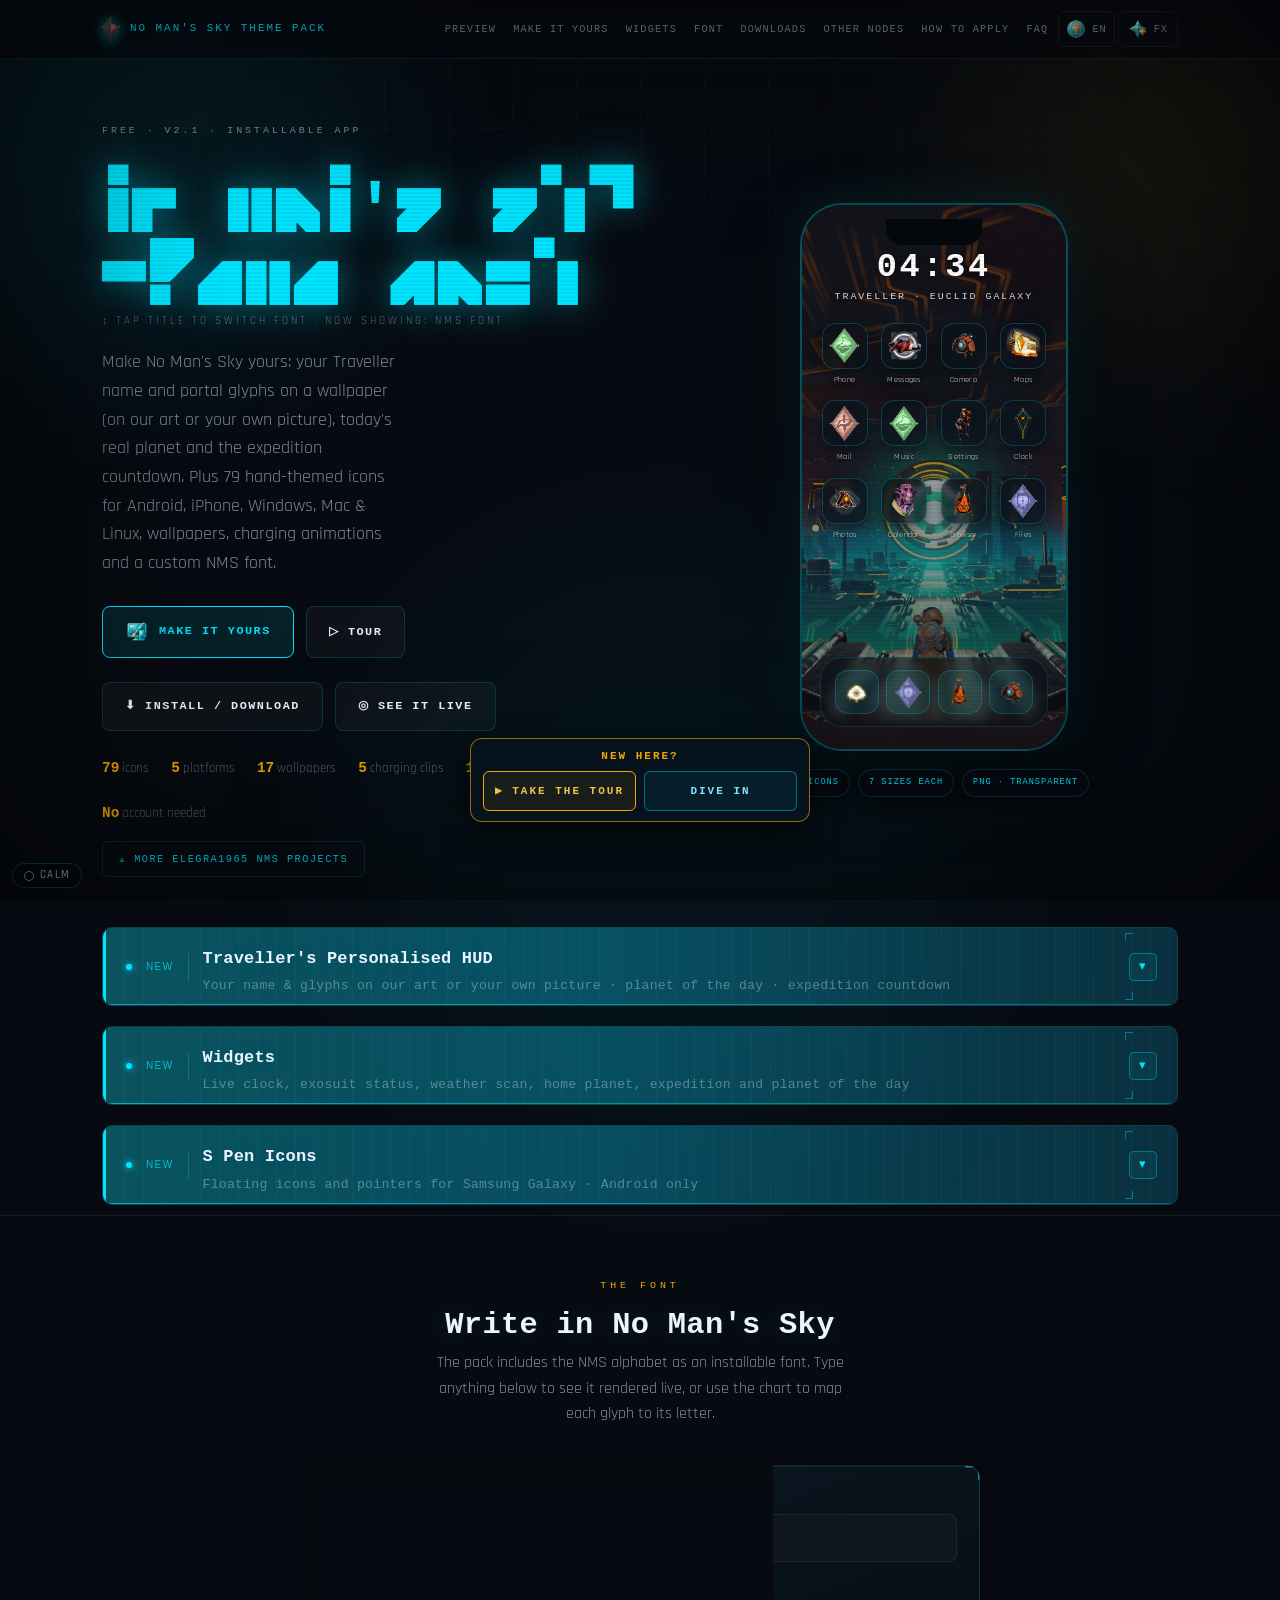
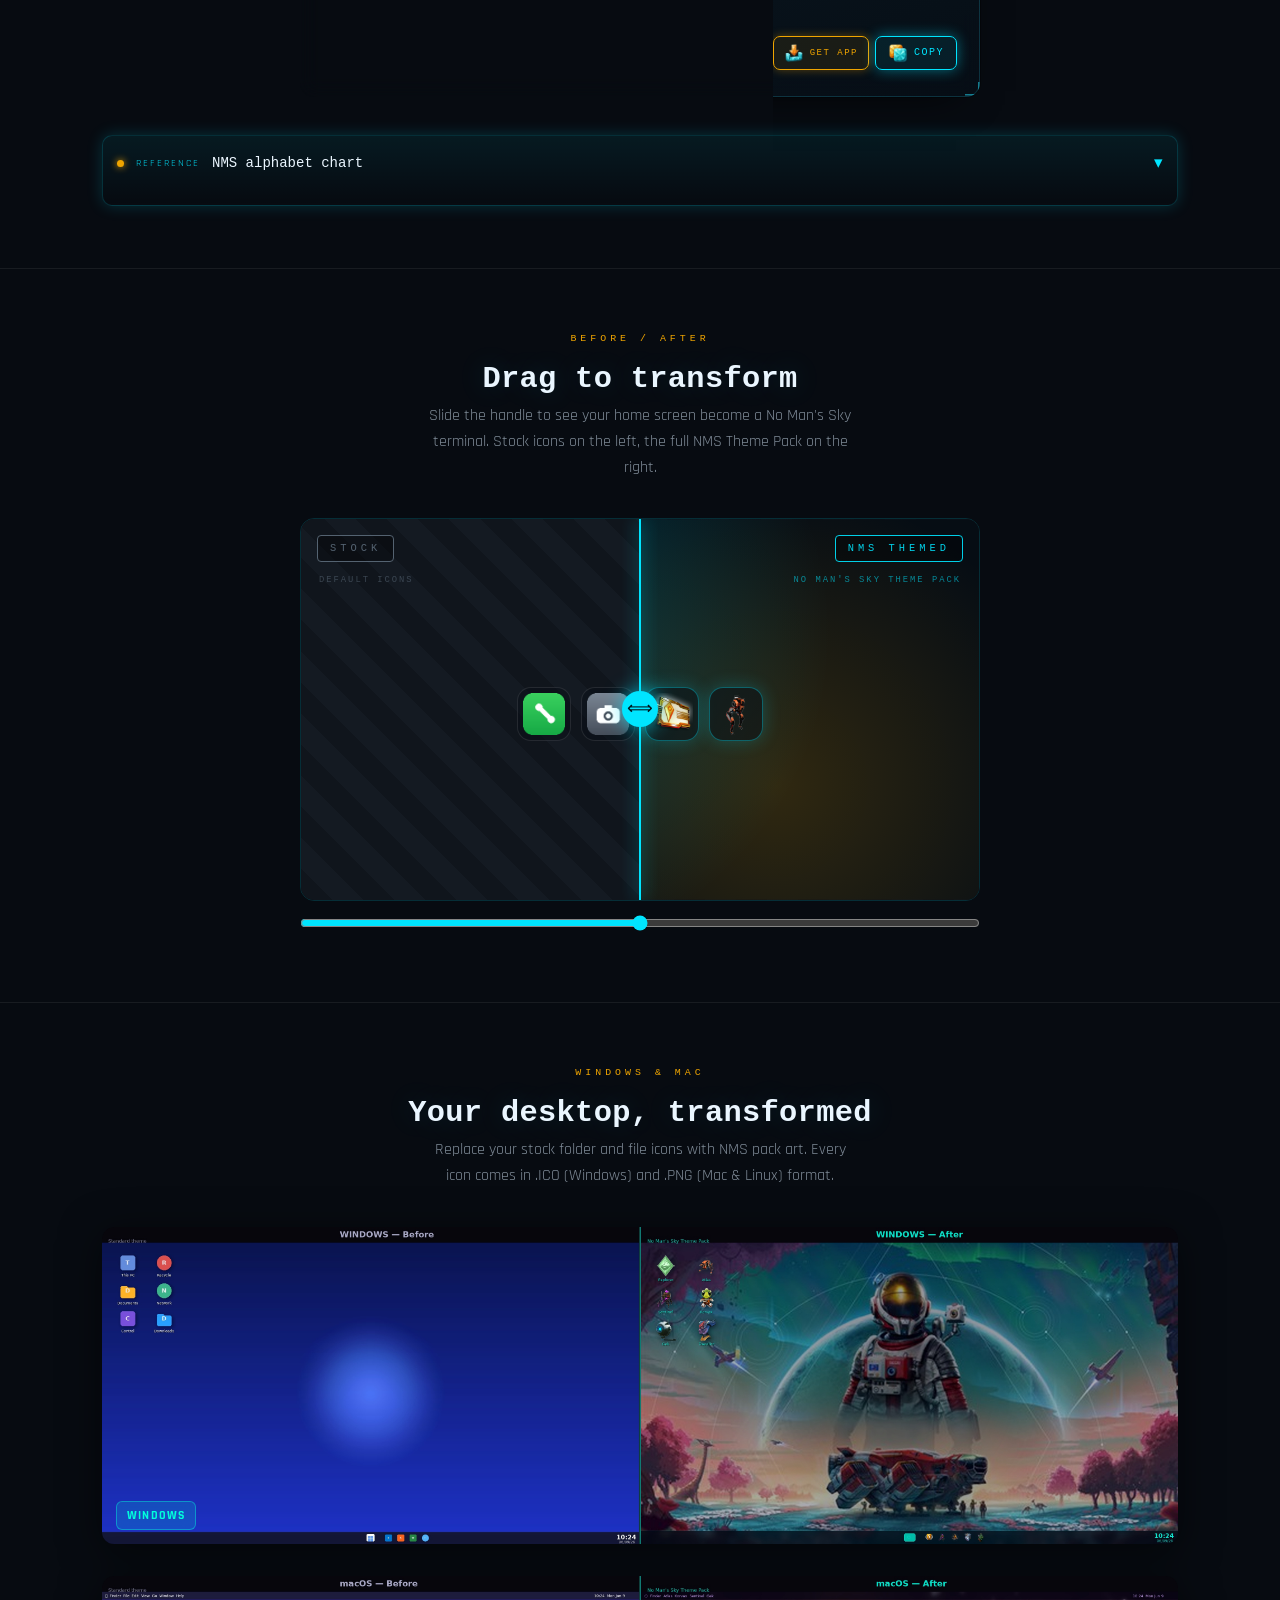
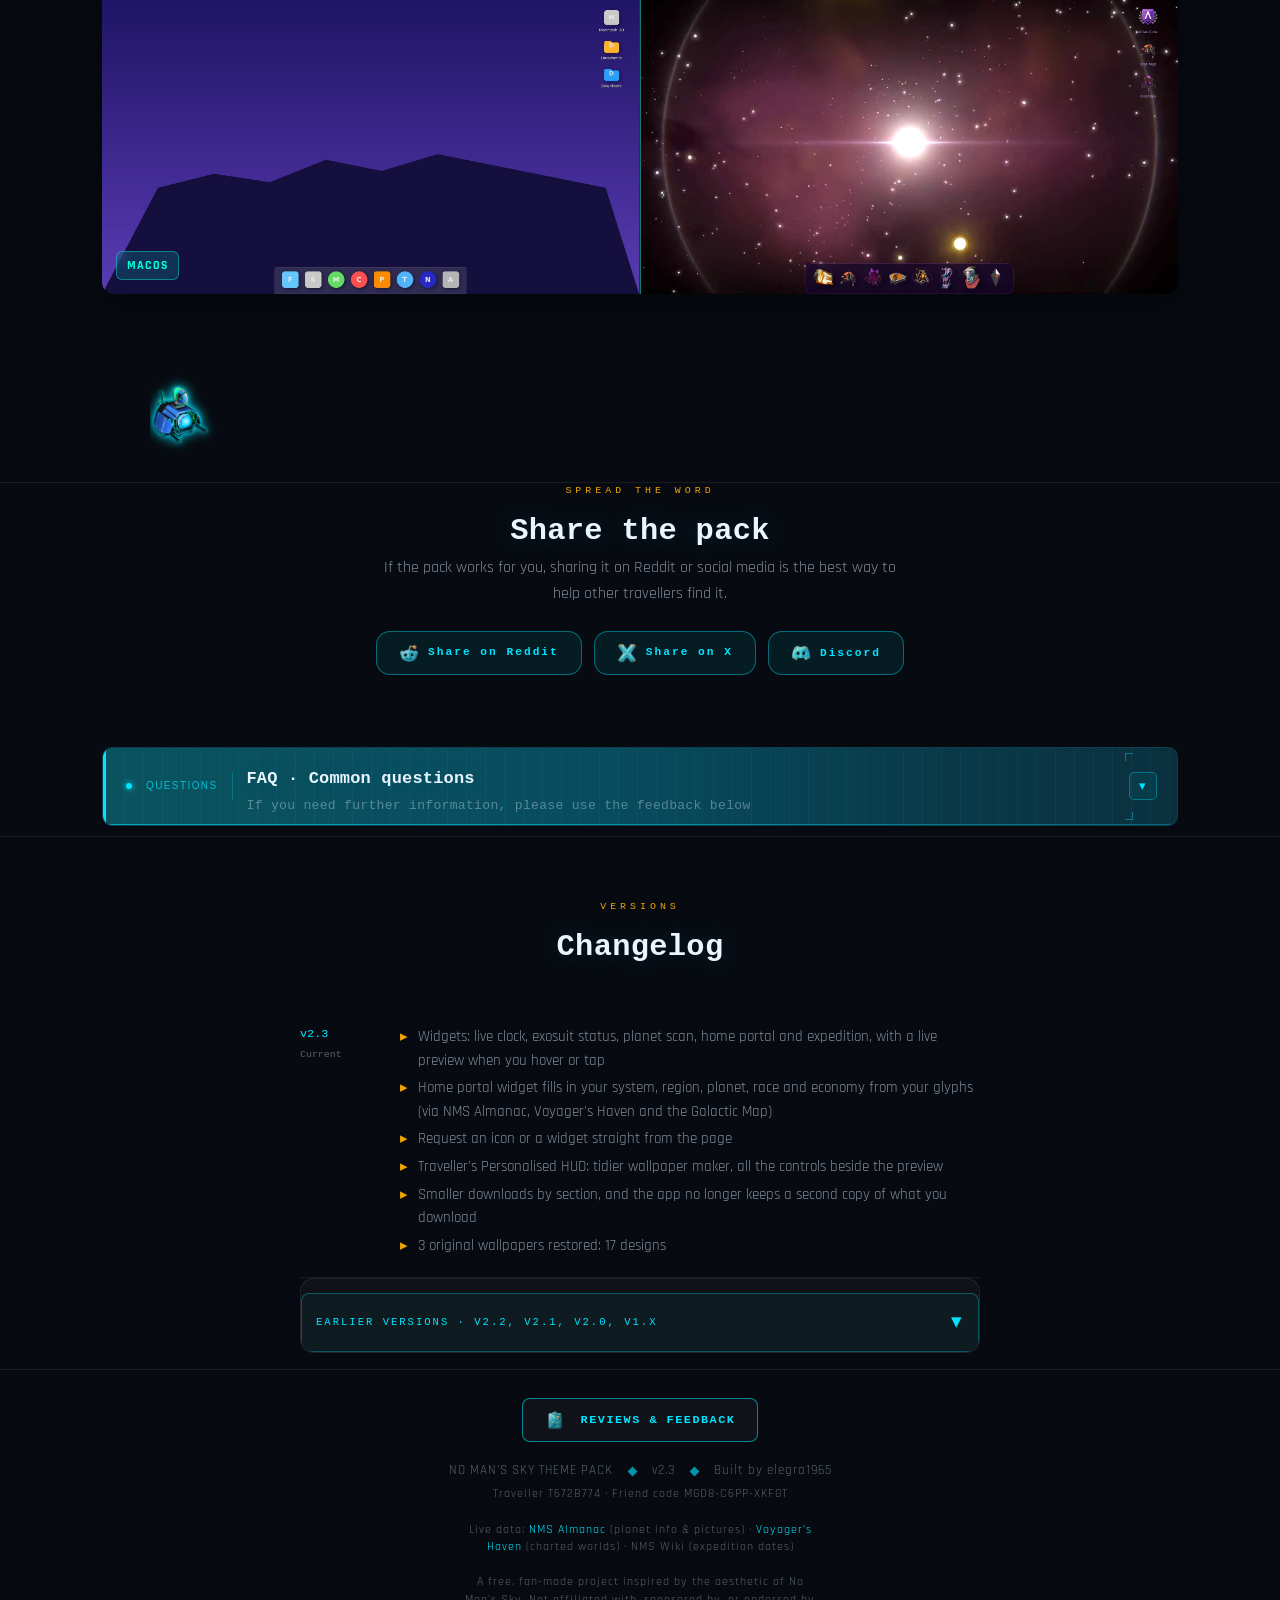
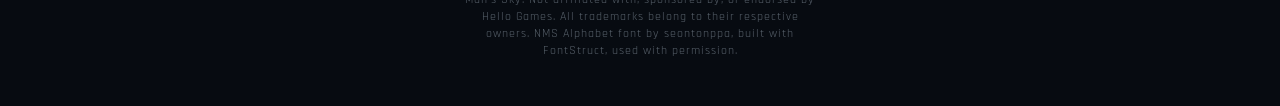
==== commit 6dae5504: "Theme Pack: header language and FX buttons use crystal icons, Other Nodes icon centred above title (" ====
--- a/index.html
+++ b/index.html
@@ -242,6 +242,7 @@
   .fxbtn{background:none;border:1px solid var(--border-soft);color:var(--text-dim);
     border-radius:6px;padding:7px 9px;font-size:.64rem;letter-spacing:1px;cursor:pointer;font-family:'Orbitron',monospace;}
   .langbtn{white-space:nowrap;padding-left:7px;padding-right:7px}
+  .fxbtn{display:inline-flex;align-items:center;gap:6px}.fxbtn .ci{width:20px;height:20px;flex:none;object-fit:contain}
   @media(max-width:680px){.nav-links a:not(.nav-cta){display:none;}}
 
   /* SISTER PROJECTS */
@@ -832,8 +833,8 @@
       <a href="#sisters">Other Nodes</a>
       <a href="#apply">How to apply</a>
       <a href="#faq" onclick="var d=document.querySelector('#faq details');if(d)d.open=true;">FAQ</a>
-      <button class="fxbtn langbtn" id="langBtn" type="button" data-lang-btn title="Language" aria-label="Language">&#127760; <span data-lang-code translate="no">EN</span></button>
-      <button class="fxbtn" id="fxToggle" title="Toggle visual effects" aria-label="Toggle visual effects">FX</button>
+      <button class="fxbtn langbtn" id="langBtn" type="button" data-lang-btn title="Language" aria-label="Language"><img class="ci" src="assets/crystal/ci-globe.webp?v=20261121" srcset="assets/crystal/ci-globe@2x.webp?v=20261121 2x" alt="Language" width="20" height="20"> <span data-lang-code translate="no">EN</span></button>
+      <button class="fxbtn" id="fxToggle" title="Toggle visual effects" aria-label="Toggle visual effects"><img class="ci" src="assets/crystal/ci-effects.webp?v=20261121" srcset="assets/crystal/ci-effects@2x.webp?v=20261121 2x" alt="Visual effects" width="20" height="20"> <span id="fxTxt">FX</span></button>
     </div>
   </div>
 </nav>
@@ -1475,7 +1476,7 @@
       <span class="acc-dot"></span>
       <span class="acc-kicker">elegra1965 network</span>
       <span class="acc-divider"></span>
-      <div class="acc-title-col"><h2 class="sec-title"><img class="ci" src="assets/crystal/ci-nodes.webp?v=20261121" srcset="assets/crystal/ci-nodes@2x.webp?v=20261121 2x" alt="Other nodes" width="22" height="22"> Other Nodes</h2></div>
+      <div class="acc-title-col"><h2 class="sec-title" style="text-align:center"><img class="ci" src="assets/crystal/ci-nodes.webp?v=20261121" srcset="assets/crystal/ci-nodes@2x.webp?v=20261121 2x" alt="Other nodes" width="28" height="28" style="display:block;margin:0 auto 4px"> Other Nodes</h2></div>
       <span class="acc-corner-tl"></span>
       <span class="acc-corner-br"></span>
       <div class="acc-arrow-box"><span class="acc-arrow">▾</span></div>
@@ -1734,7 +1735,7 @@
   var fxBtn=document.getElementById('fxToggle');
   fxBtn.addEventListener('click',function(){
     document.body.classList.toggle('no-fx');
-    fxBtn.textContent=document.body.classList.contains('no-fx')?'FX OFF':'FX';
+    document.getElementById('fxTxt').textContent=document.body.classList.contains('no-fx')?'FX OFF':'FX';
   });
 
   // ---- Title font switcher ----
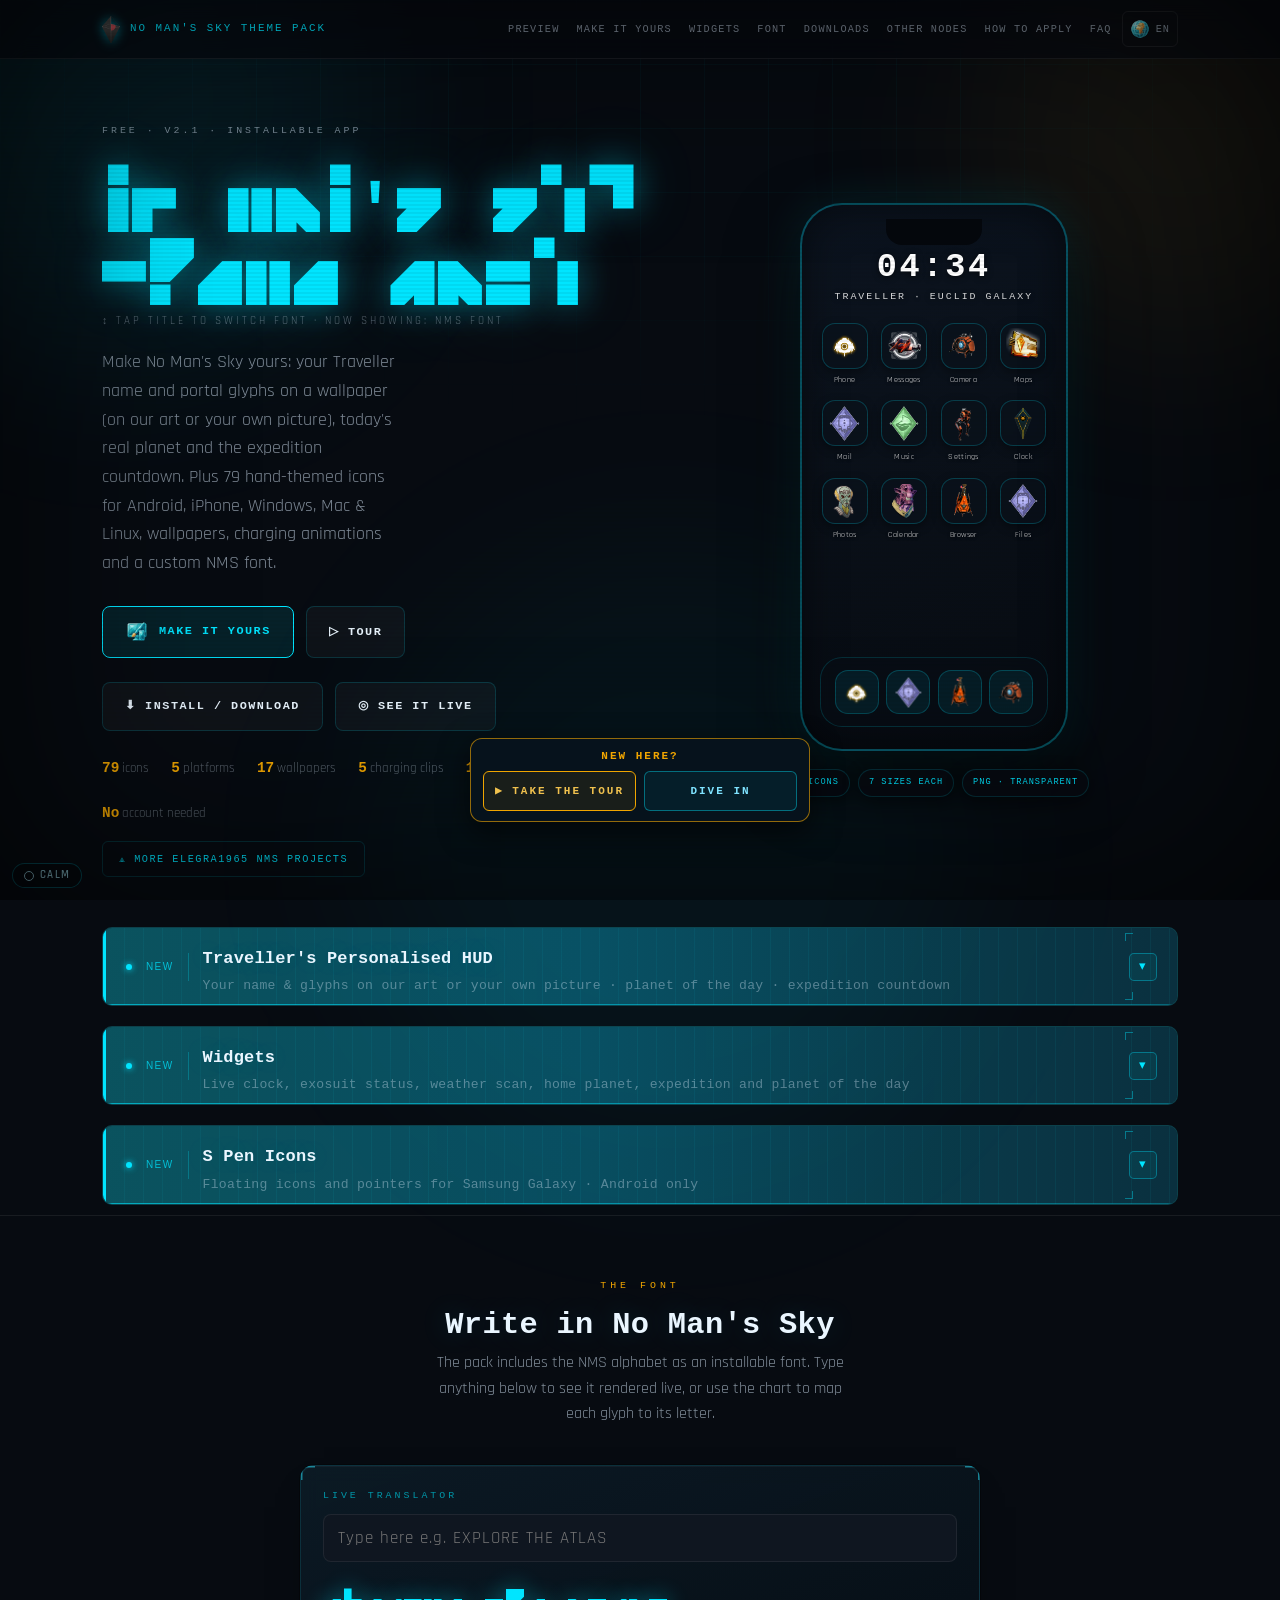
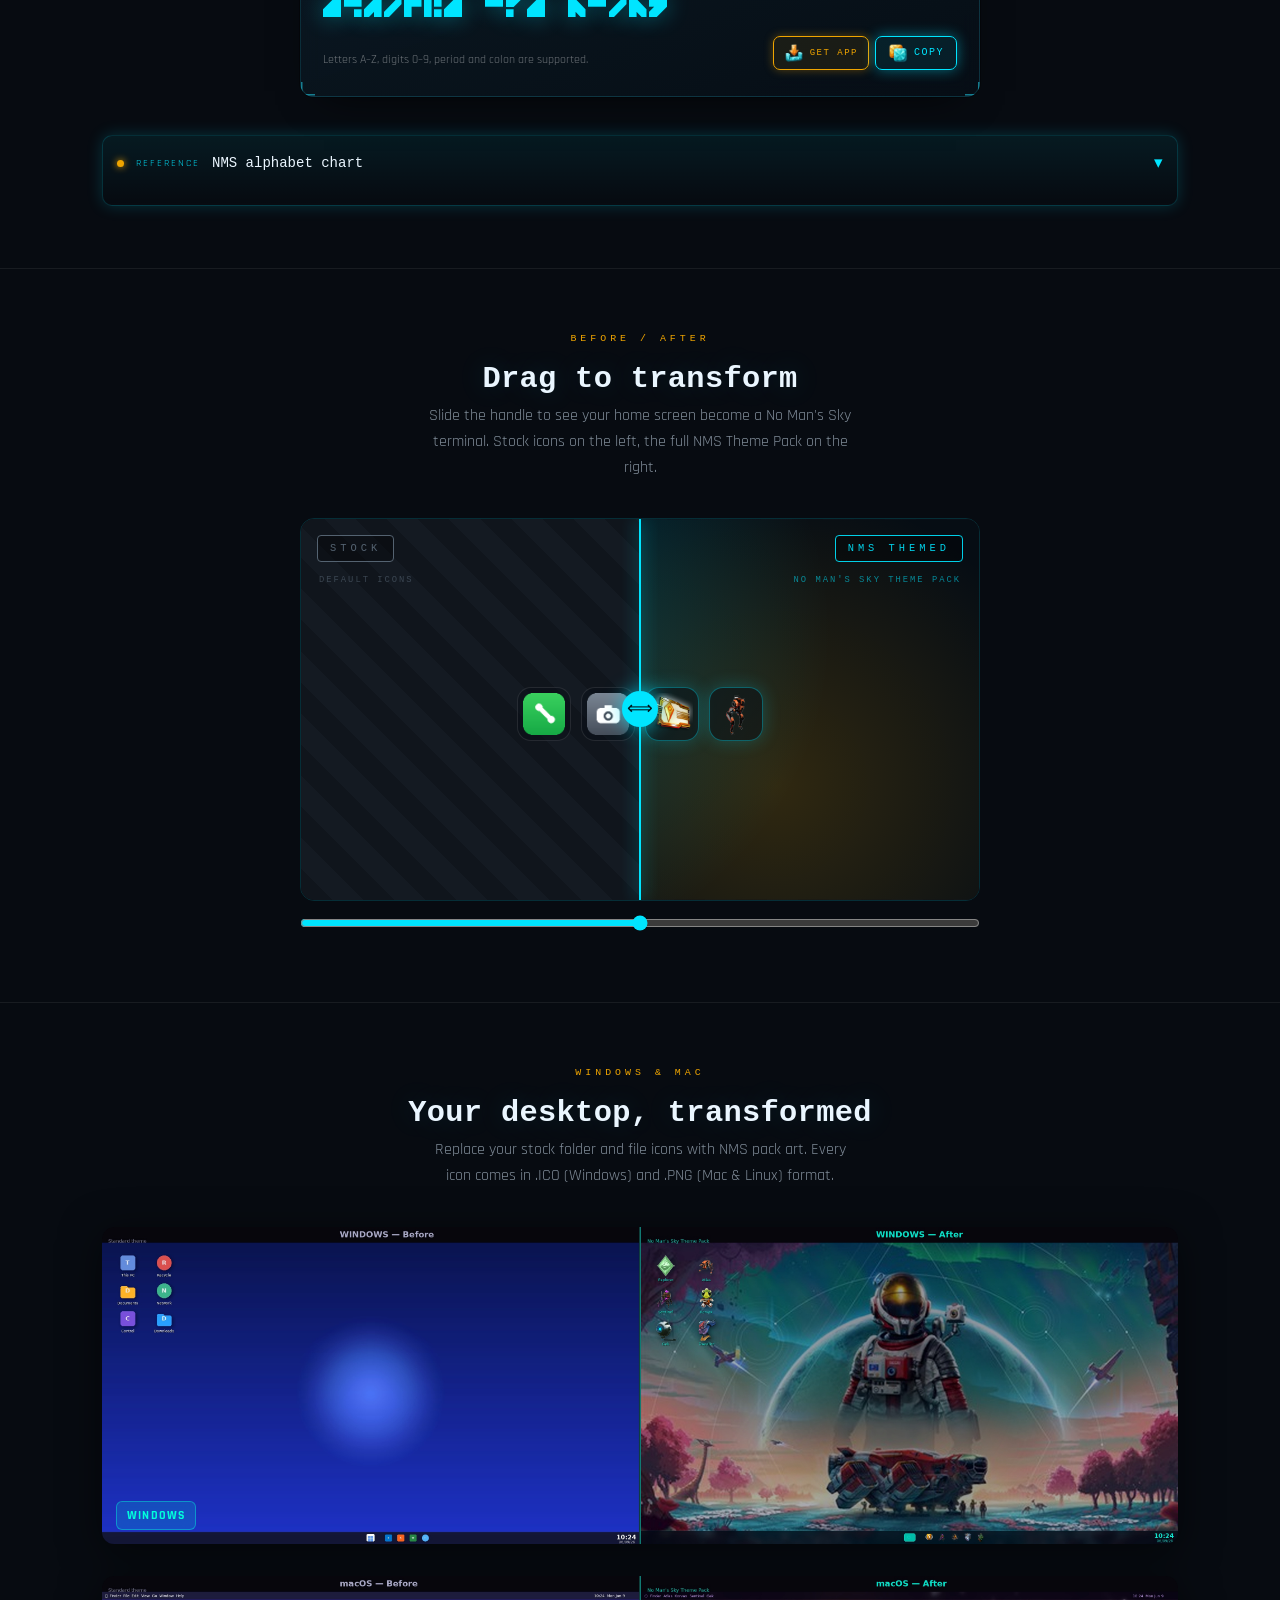
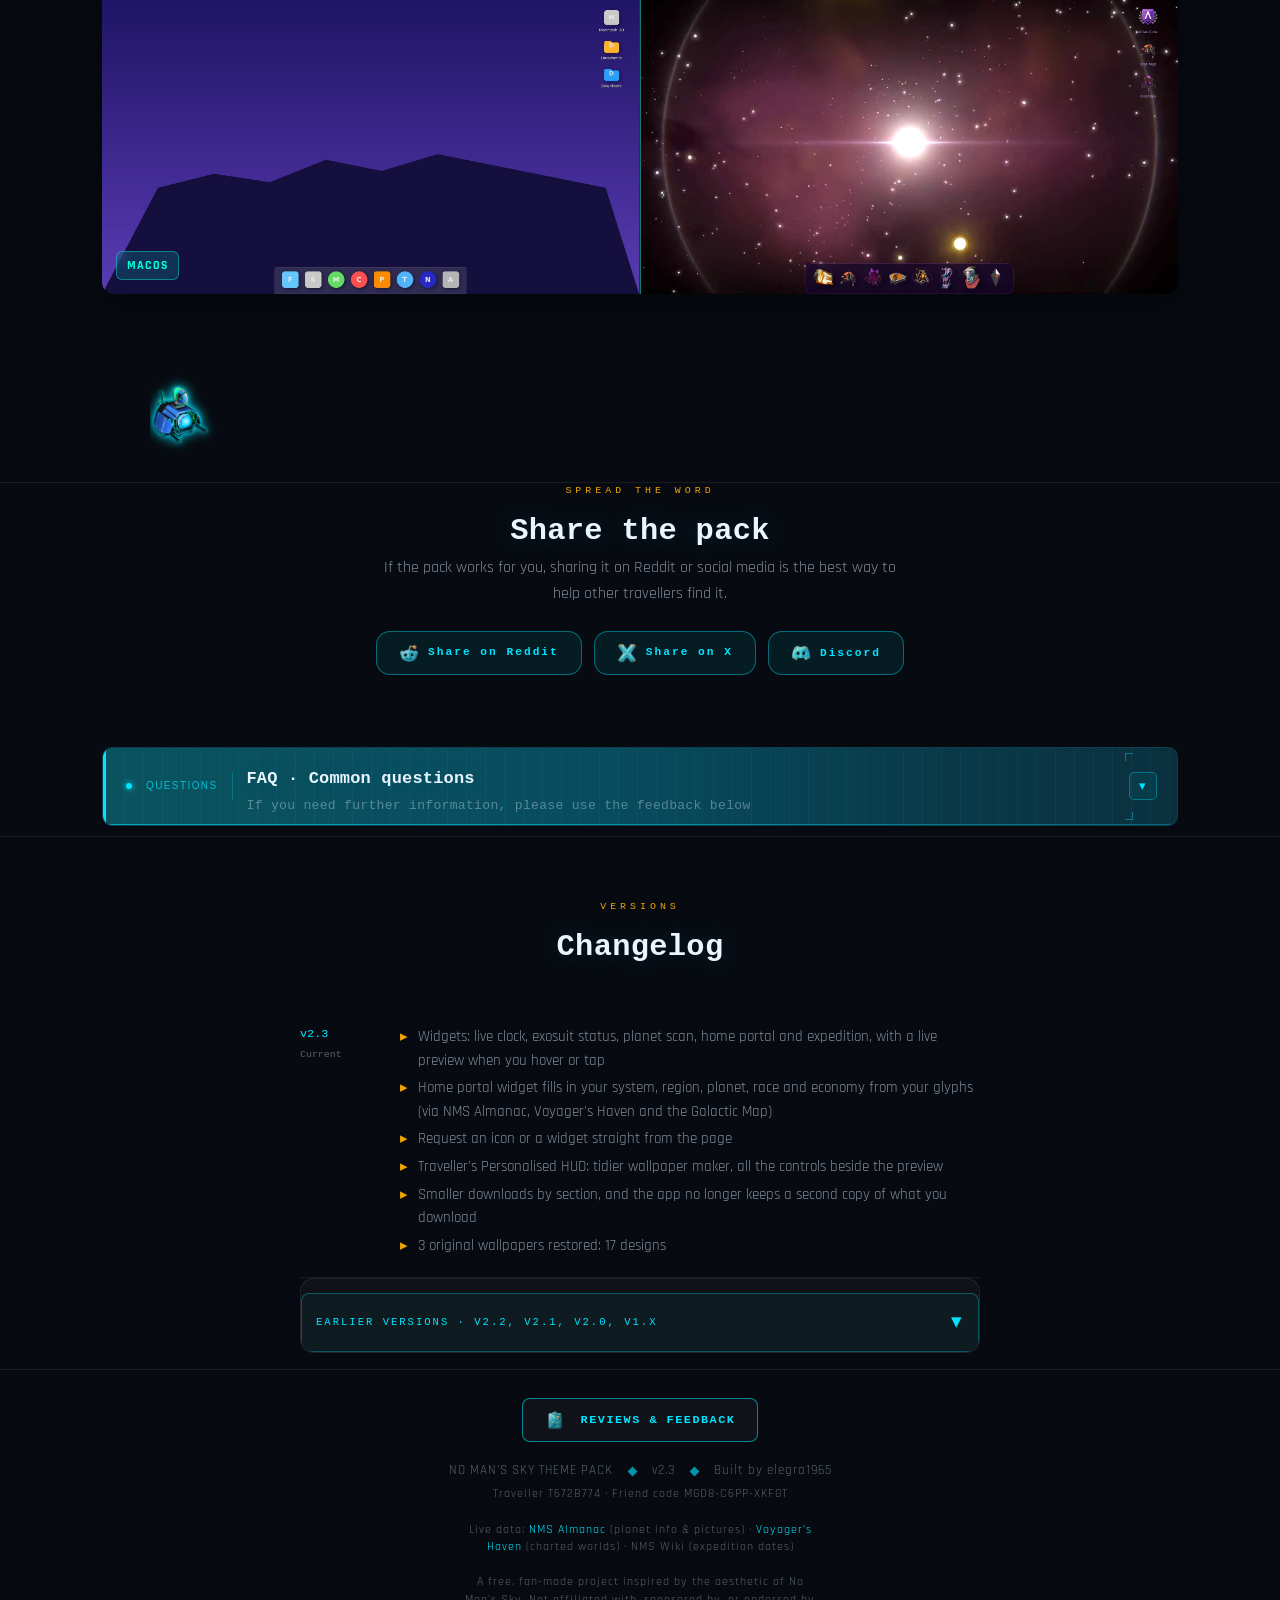
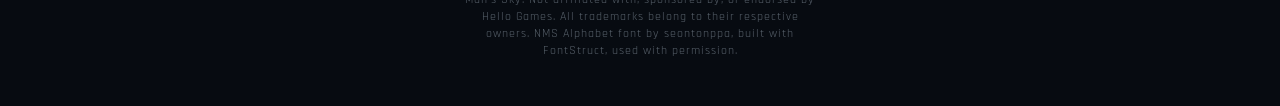
==== commit ac9d94c3: "Theme Pack: remove header FX button (Calm covers it) (quiet, no sw bump) Co-Authored-By: Claude Sonn" ====
--- a/index.html
+++ b/index.html
@@ -834,7 +834,6 @@
       <a href="#apply">How to apply</a>
       <a href="#faq" onclick="var d=document.querySelector('#faq details');if(d)d.open=true;">FAQ</a>
       <button class="fxbtn langbtn" id="langBtn" type="button" data-lang-btn title="Language" aria-label="Language"><img class="ci" src="assets/crystal/ci-globe.webp?v=20261121" srcset="assets/crystal/ci-globe@2x.webp?v=20261121 2x" alt="Language" width="20" height="20"> <span data-lang-code translate="no">EN</span></button>
-      <button class="fxbtn" id="fxToggle" title="Toggle visual effects" aria-label="Toggle visual effects"><img class="ci" src="assets/crystal/ci-effects.webp?v=20261121" srcset="assets/crystal/ci-effects@2x.webp?v=20261121 2x" alt="Visual effects" width="20" height="20"> <span id="fxTxt">FX</span></button>
     </div>
   </div>
 </nav>
@@ -1731,12 +1730,6 @@
   window.addEventListener('pointerup',function(){dragging=false;});
   setSplit(50);
 
-  // ---- FX toggle ----
-  var fxBtn=document.getElementById('fxToggle');
-  fxBtn.addEventListener('click',function(){
-    document.body.classList.toggle('no-fx');
-    document.getElementById('fxTxt').textContent=document.body.classList.contains('no-fx')?'FX OFF':'FX';
-  });
 
   // ---- Title font switcher ----
   var title=document.getElementById('mainTitle'),hint=document.getElementById('fontHint');
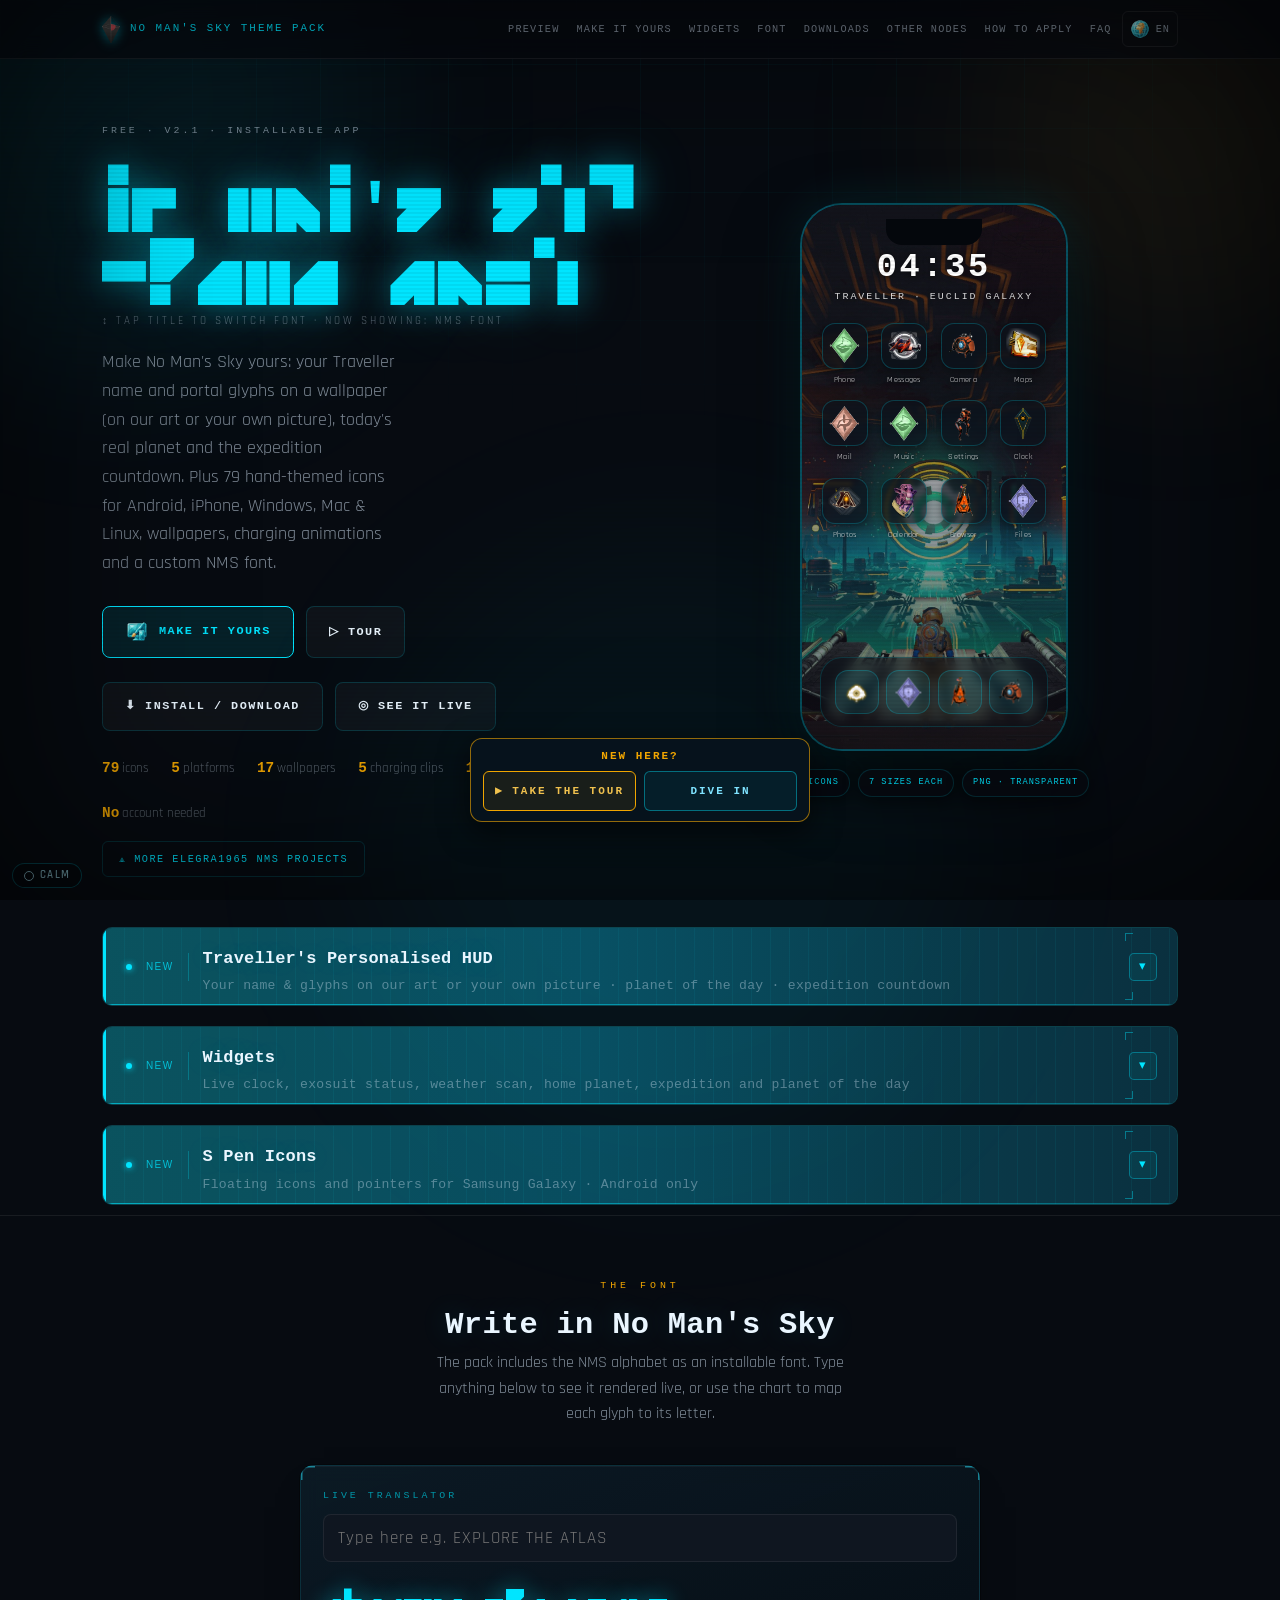
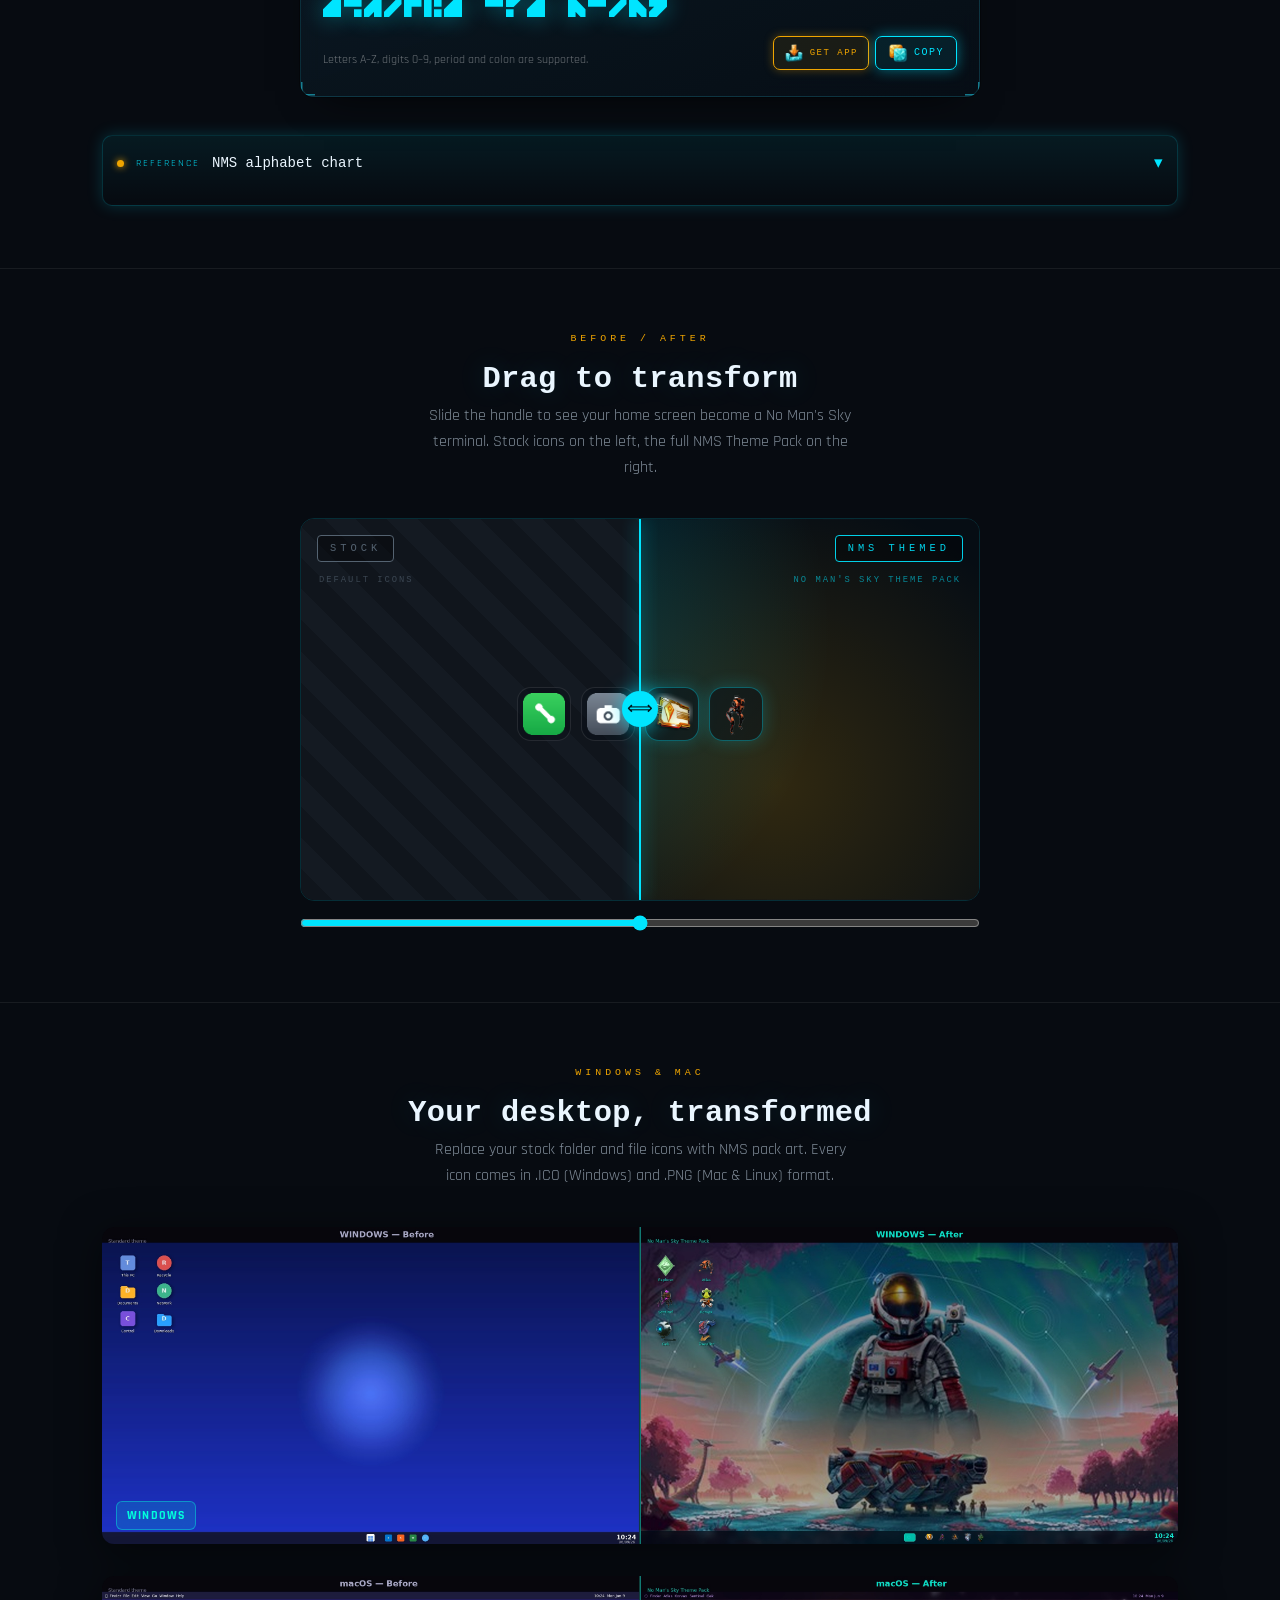
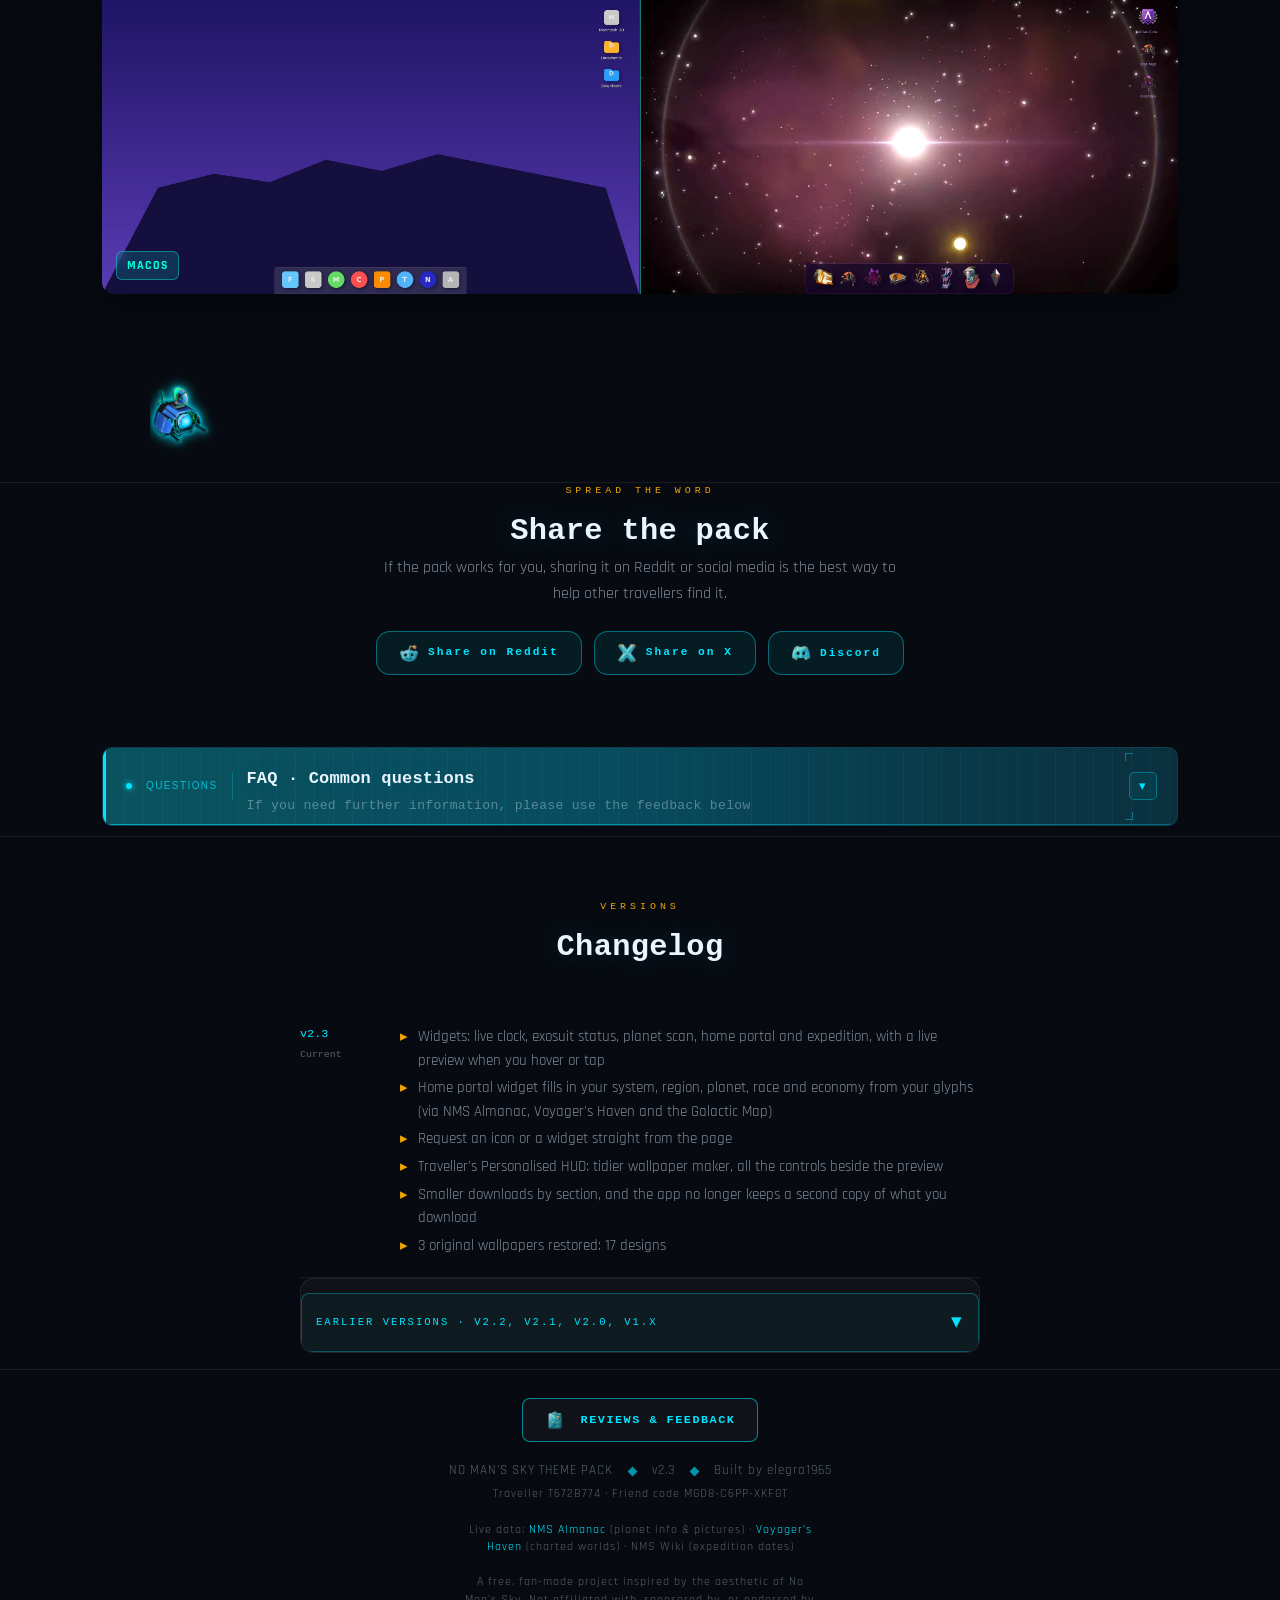
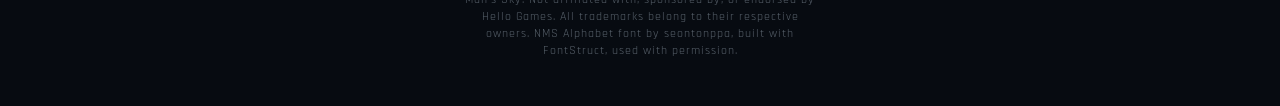
==== commit 87bdd7fb: "Theme Pack: S Pen sounds get a NORMAL / QUIET switch (quieter copies of both sounds), 7 language pac" ====
--- a/index.html
+++ b/index.html
@@ -718,7 +718,7 @@
 <link rel="stylesheet" href="polish.css">
 <link rel="stylesheet" href="wmini.css?v=20261108">
 <link rel="stylesheet" href="studio.css?v=20261107">
-<link rel="stylesheet" href="spen.css?v=20261119">
+<link rel="stylesheet" href="spen.css?v=20261122">
 
 <style>
 /* ===== 2026-10-14 preview additions ===== */
@@ -995,8 +995,10 @@
         <a class="sp-btn g" href="photo-studio.html#icon">MAKE YOUR OWN: EXOSUIT HUD ICONS</a>
         <p class="sp-note">Turn any picture into a round NMS icon with Exosuit HUD Icons (in Photo Mode Studio), then use it in Pentastic. Saved on your device only.</p>
         <div class="sp-snd"><div class="sp-sndh">PEN SOUNDS</div><p class="sp-note">A sound for pulling the S Pen out and for putting it back.</p>
-        <div class="sp-sndr"><div class="sp-sndi"><button type="button" class="sp-sndp" data-s="assets/spen/sounds/nms-pen-out-confirm.mp3" aria-label="Play the pen out sound"><img src="assets/crystal/ci-play.webp?v=20261112" alt="Play" width="18" height="18"></button><span>Pen out<br><em class="notranslate">Confirm</em></span><a class="sp-btn" href="assets/spen/sounds/nms-pen-out-confirm.mp3" download>⬇ MP3</a></div>
-        <div class="sp-sndi"><button type="button" class="sp-sndp" data-s="assets/spen/sounds/nms-pen-in-installed.mp3" aria-label="Play the pen in sound"><img src="assets/crystal/ci-play.webp?v=20261112" alt="Play" width="18" height="18"></button><span>Pen in<br><em class="notranslate">Technology Installed</em></span><a class="sp-btn" href="assets/spen/sounds/nms-pen-in-installed.mp3" download>⬇ MP3</a></div></div></div>
+        <div class="sp-tg sp-vol"><div class="sp-tgr" role="group" aria-label="Sound volume"><button type="button" class="on" data-v="">NORMAL</button><button type="button" data-v="-quiet">QUIET</button></div></div>
+        <p class="sp-note">Pentastic ignores your phone's volume sliders, so choose QUIET if the sounds are too loud.</p>
+        <div class="sp-sndr"><div class="sp-sndi"><button type="button" class="sp-sndp" data-s="assets/spen/sounds/nms-pen-out-confirm.mp3" aria-label="Play the pen out sound"><img src="assets/crystal/ci-play.webp?v=20261112" alt="Play" width="18" height="18"></button><span>Pen out<br><em class="notranslate">Confirm</em></span><a class="sp-btn" href="assets/spen/sounds/nms-pen-out-confirm.mp3" data-b="assets/spen/sounds/nms-pen-out-confirm" download>⬇ MP3</a></div>
+        <div class="sp-sndi"><button type="button" class="sp-sndp" data-s="assets/spen/sounds/nms-pen-in-installed.mp3" aria-label="Play the pen in sound"><img src="assets/crystal/ci-play.webp?v=20261112" alt="Play" width="18" height="18"></button><span>Pen in<br><em class="notranslate">Technology Installed</em></span><a class="sp-btn" href="assets/spen/sounds/nms-pen-in-installed.mp3" data-b="assets/spen/sounds/nms-pen-in-installed" download>⬇ MP3</a></div></div></div>
       </div>
     </div>
     <details class="sp-adv"><summary><img src="assets/crystal/ci-info.webp?v=20261112" alt="About" width="18" height="18"> HOW TO SET IT UP (4 STEPS)</summary>
@@ -1916,7 +1918,7 @@
 <script src="expedition.js" defer></script>
 <script src="wmini.js?v=20261108" defer></script>
 <script src="studio.js?v=20261107" defer></script>
-<script src="spen.js?v=20261119" defer></script>
+<script src="spen.js?v=20261122" defer></script>
 
 <script>
 /* ===== 2026-10-14 preview: living phone (hero demo without a video file) =====
--- a/spen.css
+++ b/spen.css
@@ -82,3 +82,4 @@
 #spen .sp-sndp{width:36px;height:36px;border-radius:50%;border:1px solid rgba(0,229,255,.3);background:rgba(255,255,255,.035);display:grid;place-items:center;cursor:pointer;padding:0}
 #spen .sp-sndp.on{border-color:var(--gold)}
 #spen .sp-sndpic{display:block;width:100%;max-width:260px;height:auto;margin:10px auto 0;border-radius:12px}
+#spen .sp-vol .sp-tgr{grid-template-columns:1fr 1fr;max-width:260px;margin:10px auto 0}
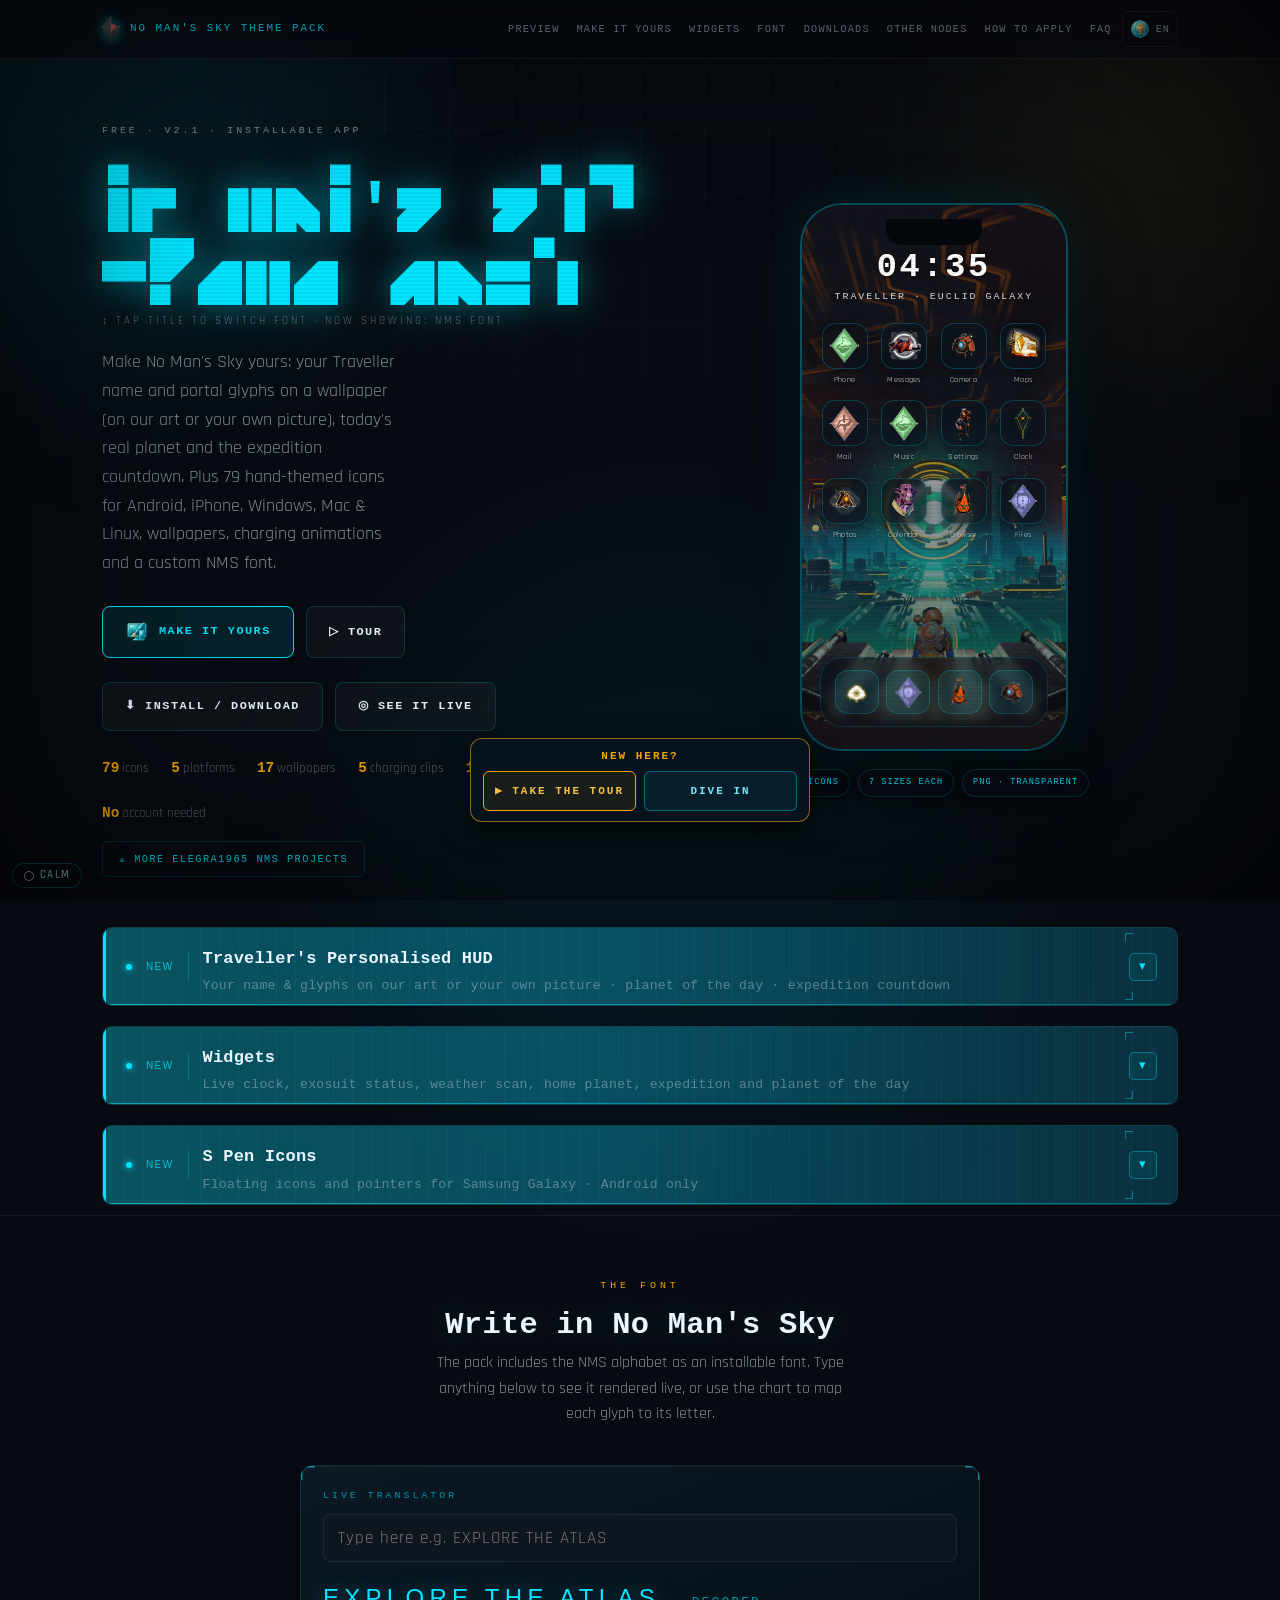
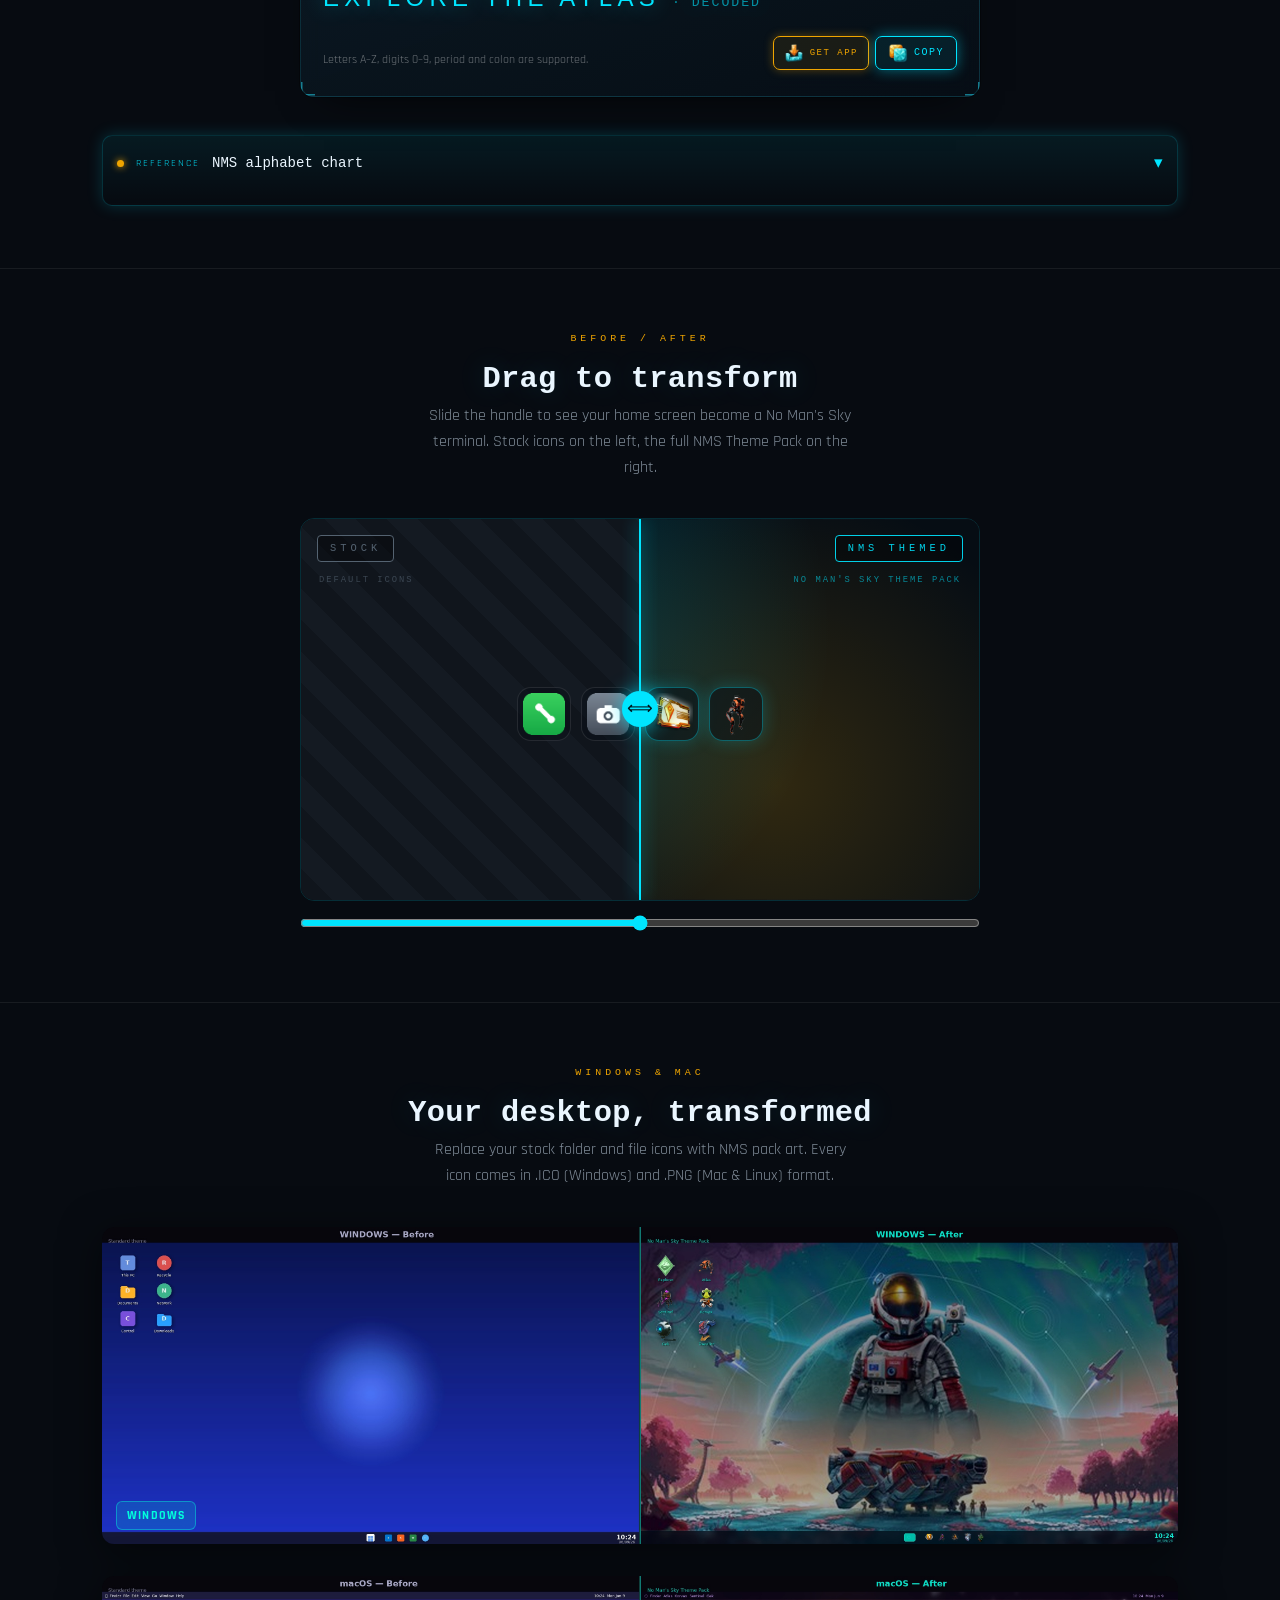
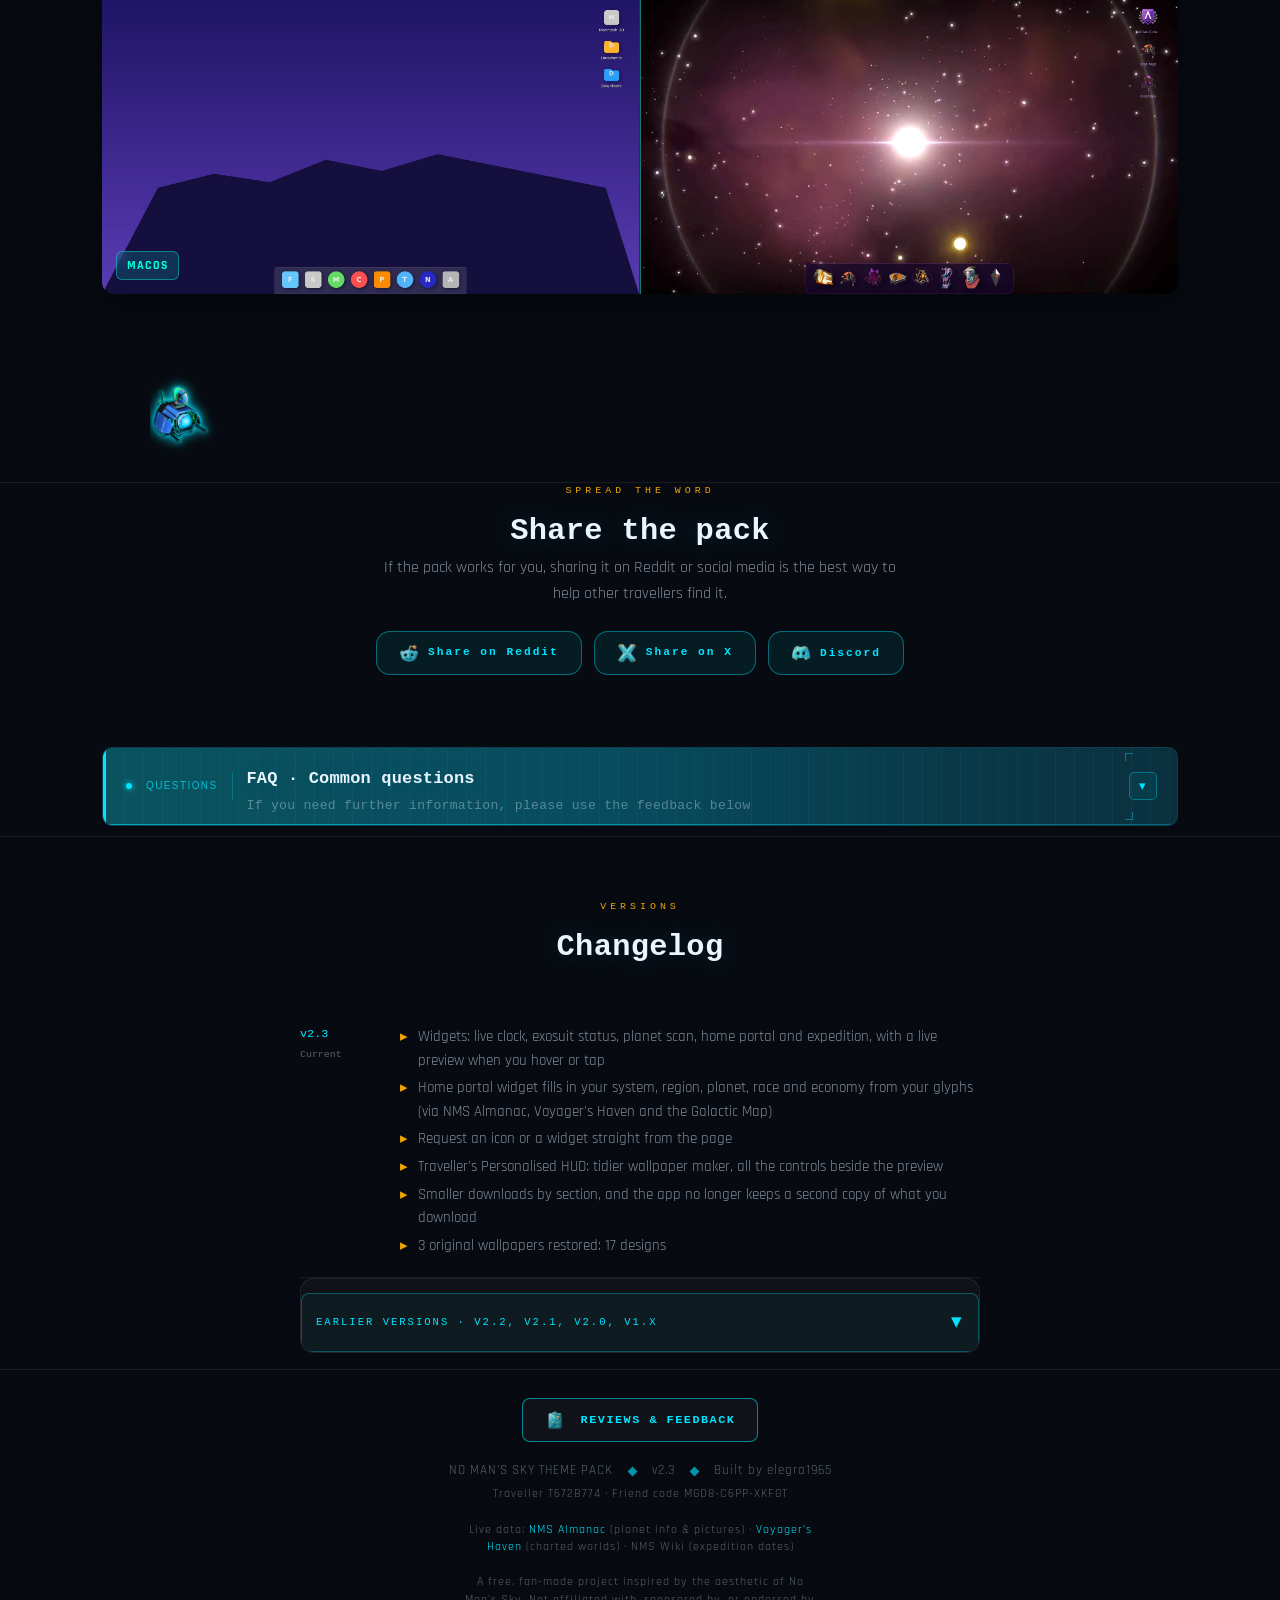
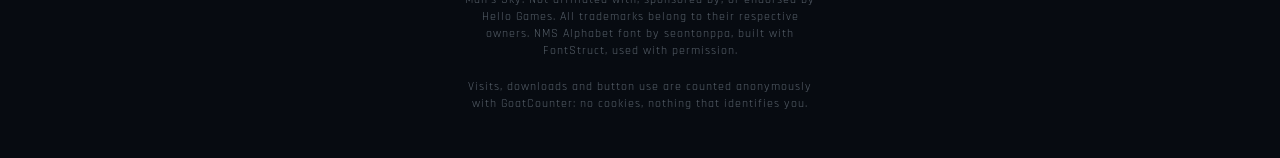
==== commit 8fc065da: "Theme Pack: privacy line for anonymous visit, download and button counts, 7 language packs (quiet, n" ====
--- a/index.html
+++ b/index.html
@@ -9,6 +9,7 @@
 <script src="/calm.js?v=3"></script>
 <script src="/lang.js?v=6"></script>
 <script src="/nms-update.js?v=20261112" defer></script>
+<script src="/nms-events.js?v=20261123" defer></script>
 <meta name="robots" content="max-image-preview:large">
 <meta name="description" content="79 free No Man's Sky icons for Android, iPhone, Windows, Mac &amp; Linux, plus wallpapers, charging animations and a custom NMS font. Installs as an app.">
 <meta name="theme-color" content="#070b11">
@@ -1634,6 +1635,7 @@
     <p class="disclaimer" style="margin-top:4px">Traveller T672B774 &middot; Friend code MGD8-C6PP-XKFGT</p>
     <p class="disclaimer"><span>Live data:</span> <a href="https://nmsalmanac.com" target="_blank" rel="noopener" style="color:var(--cyan)">NMS Almanac</a> <span>(planet info &amp; pictures)</span> &middot; <a href="https://havenmap.online" target="_blank" rel="noopener" style="color:var(--cyan)">Voyager’s Haven</a> <span>(charted worlds)</span> &middot; NMS Wiki <span>(expedition dates)</span></p>
     <p class="disclaimer">A free, fan-made project inspired by the aesthetic of No Man's Sky. Not affiliated with, sponsored by, or endorsed by Hello Games. All trademarks belong to their respective owners. NMS Alphabet font by seontonppa, built with FontStruct, used with permission.</p>
+    <p class="disclaimer">Visits, downloads and button use are counted anonymously with GoatCounter: no cookies, nothing that identifies you.</p>
   </div>
 </footer>
 
@@ -1918,7 +1920,7 @@
 <script src="expedition.js" defer></script>
 <script src="wmini.js?v=20261108" defer></script>
 <script src="studio.js?v=20261107" defer></script>
-<script src="spen.js?v=20261122" defer></script>
+<script src="spen.js?v=20261123" defer></script>
 
 <script>
 /* ===== 2026-10-14 preview: living phone (hero demo without a video file) =====
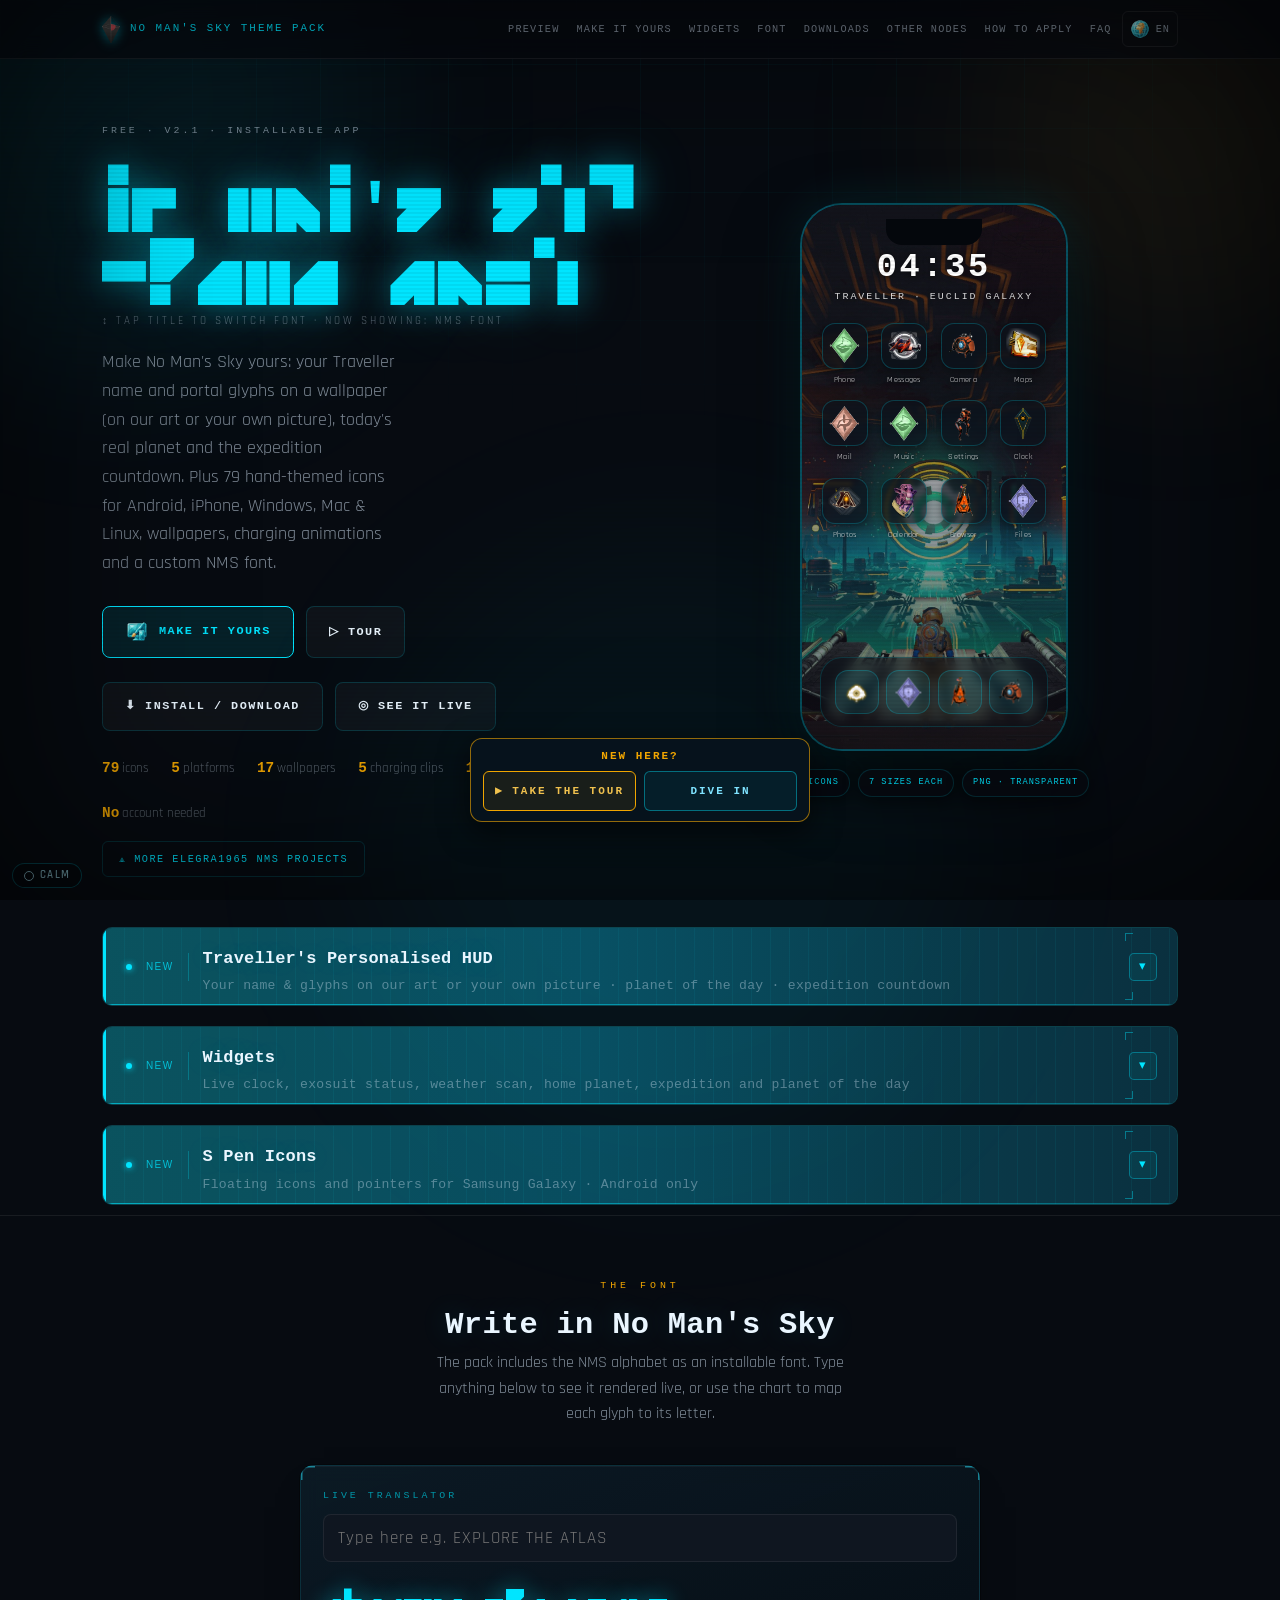
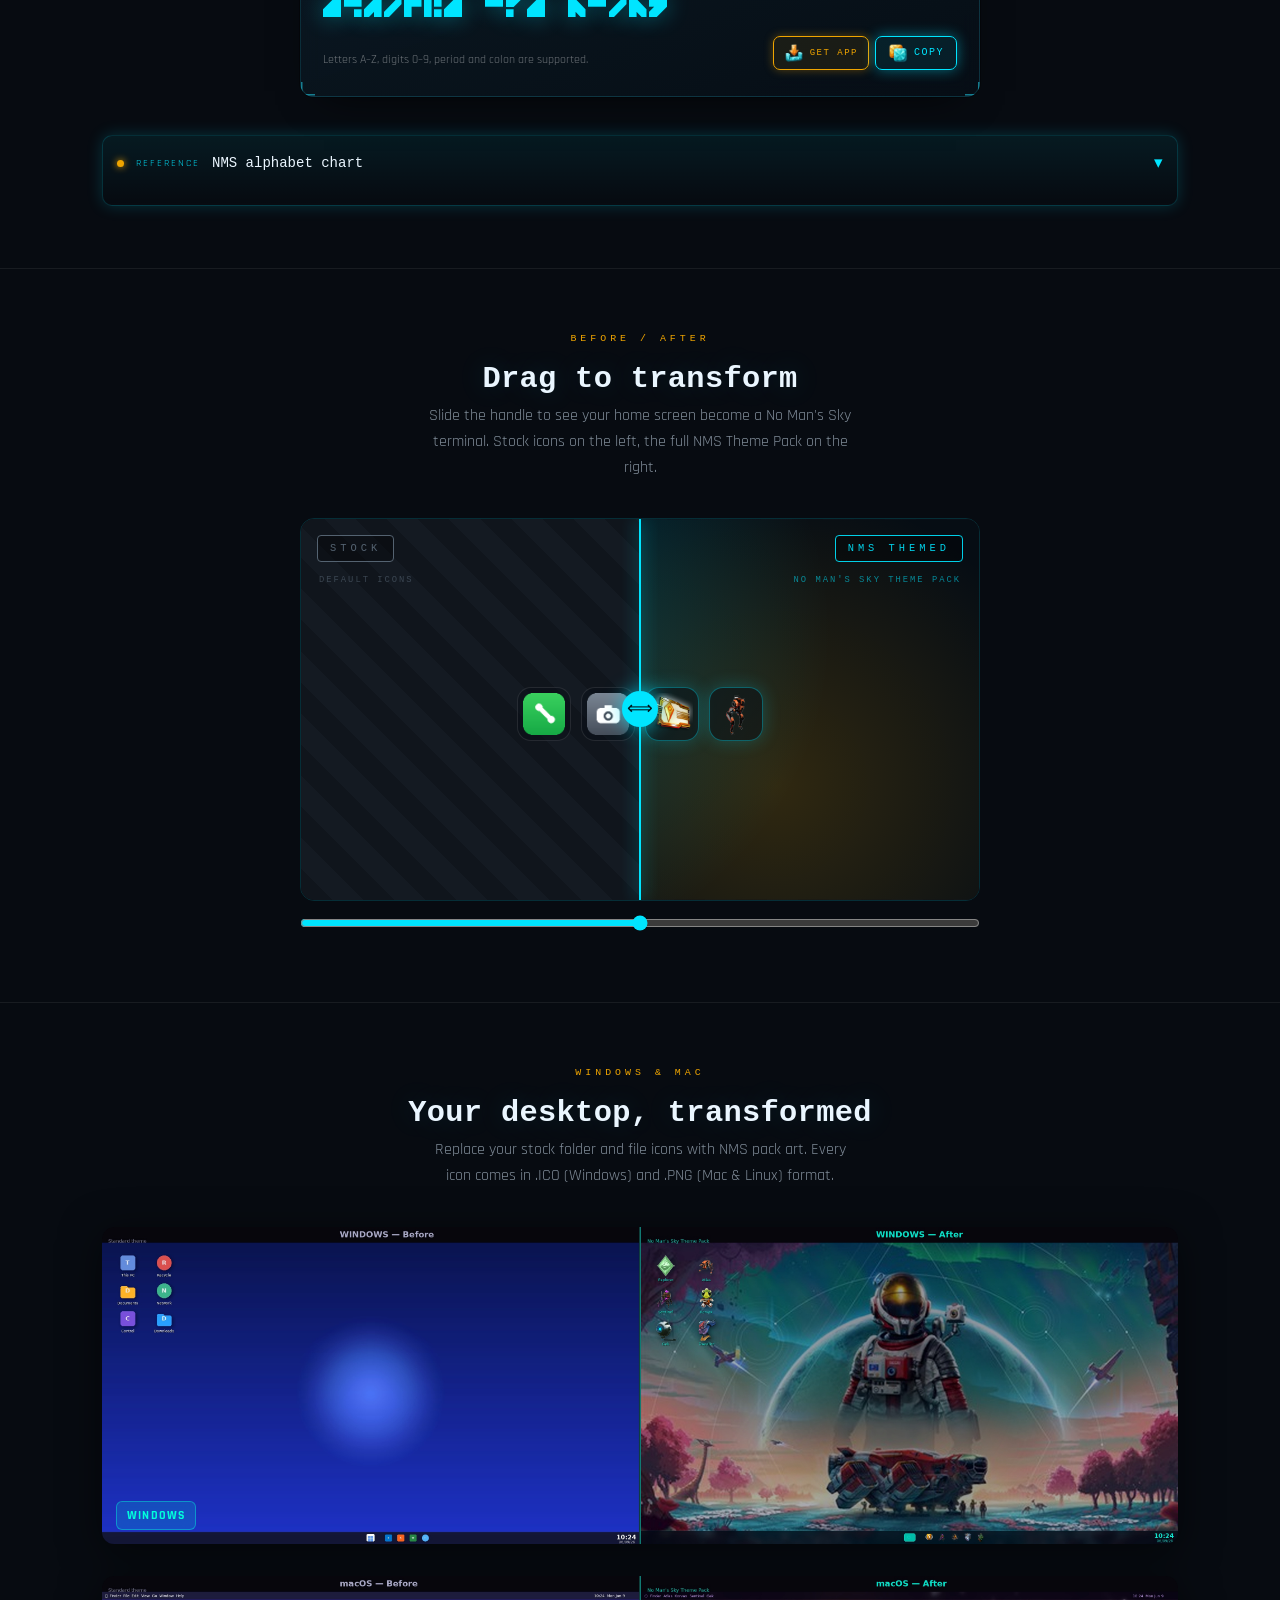
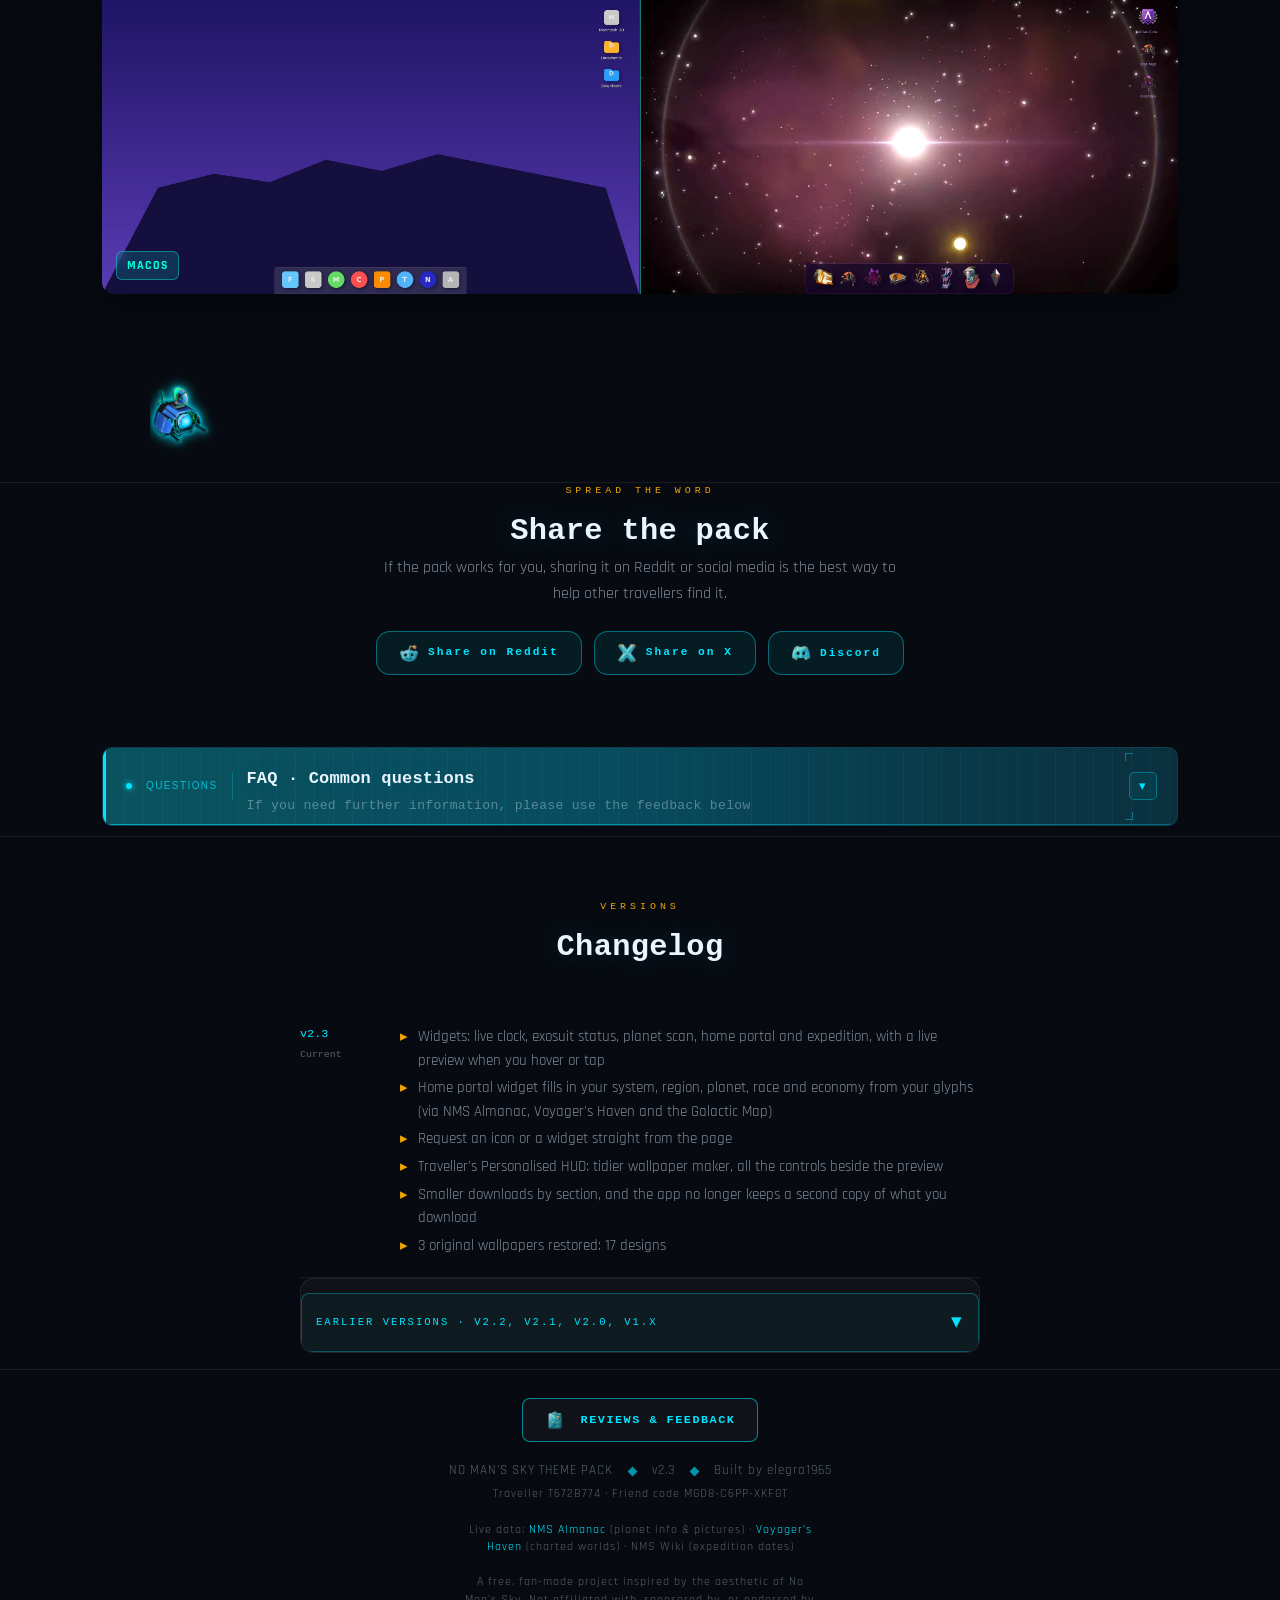
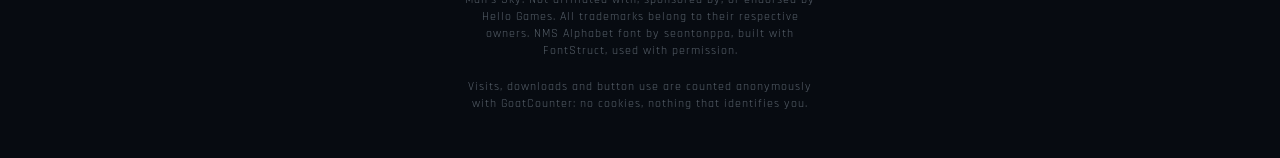
==== commit 8f4b14ff: "Theme Pack: countdown, widgets and Studio read the shared expedition schedule, wiki kept as backup (" ====
--- a/index.html
+++ b/index.html
@@ -1917,6 +1917,7 @@
   })();
 </script>
 <script src="polish.js" defer></script>
+<script src="nms-expedition.js?v=20261125"></script>
 <script src="expedition.js" defer></script>
 <script src="wmini.js?v=20261108" defer></script>
 <script src="studio.js?v=20261107" defer></script>
